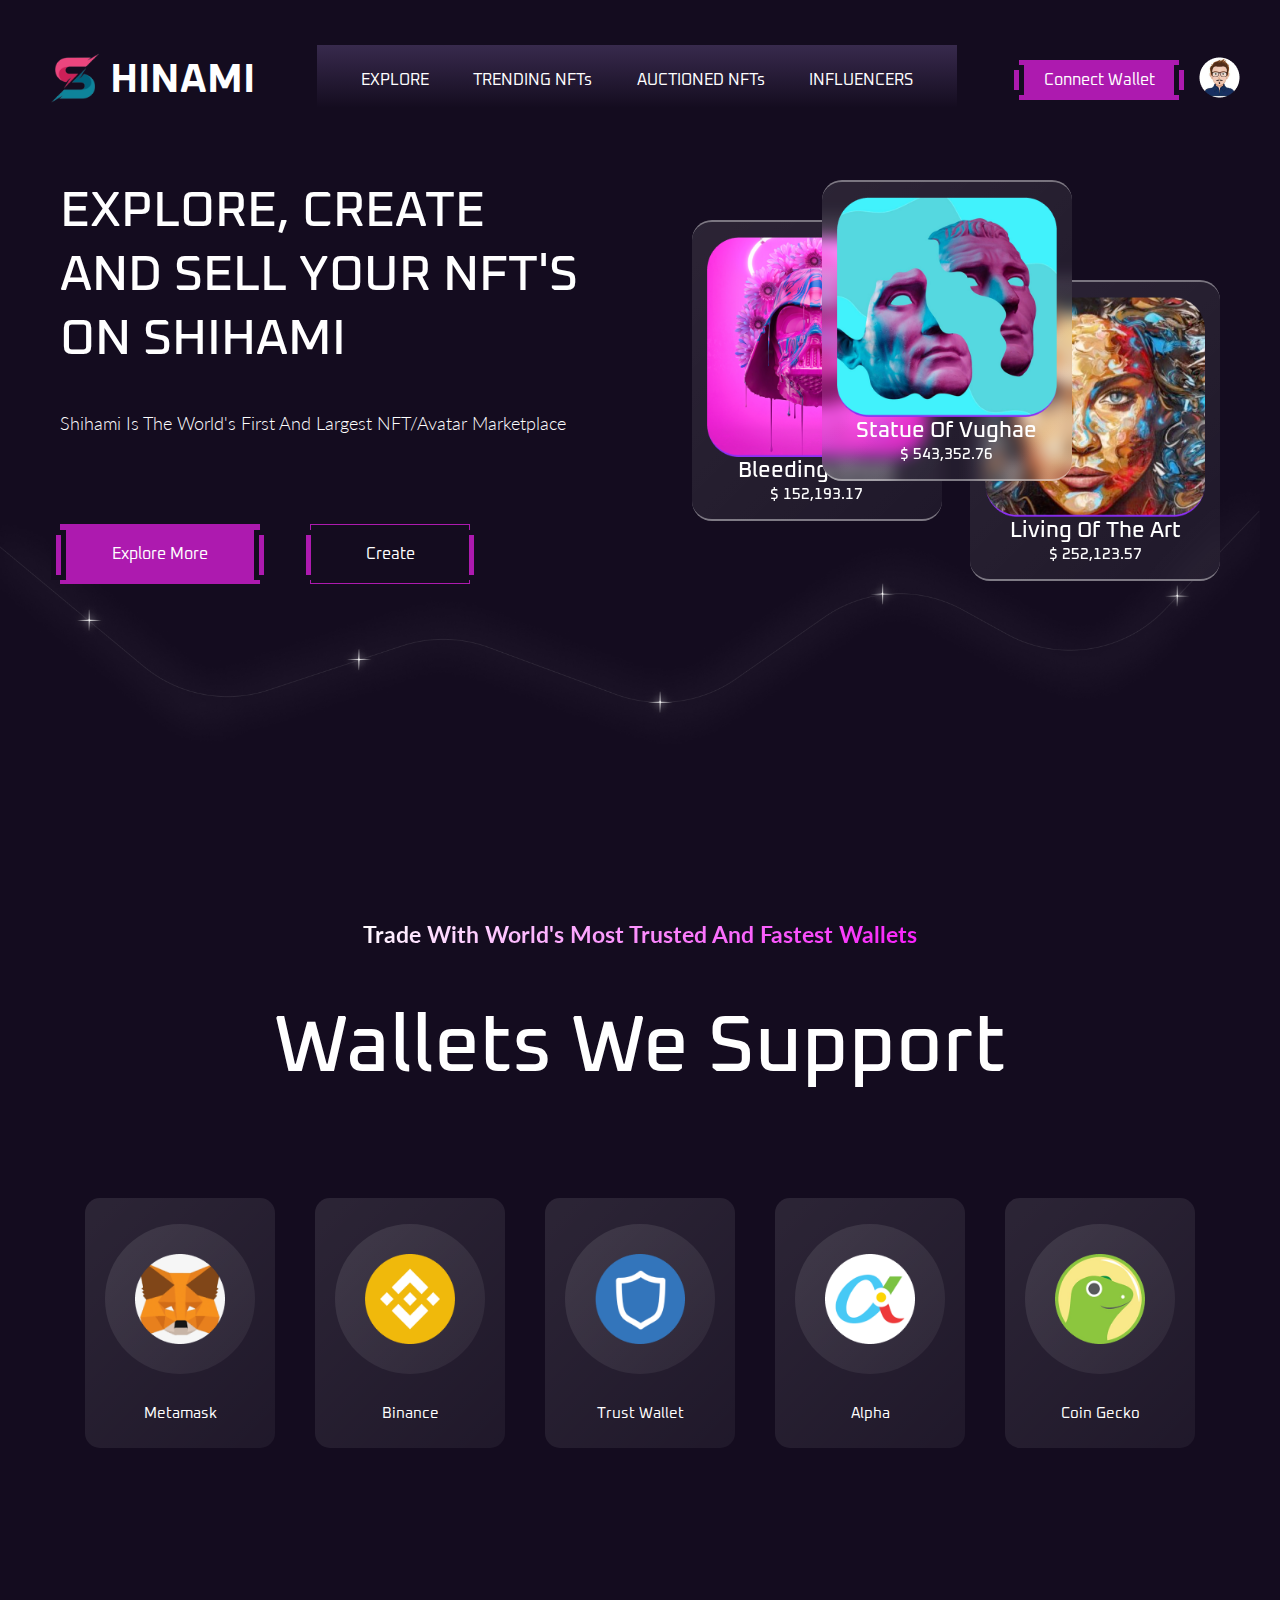
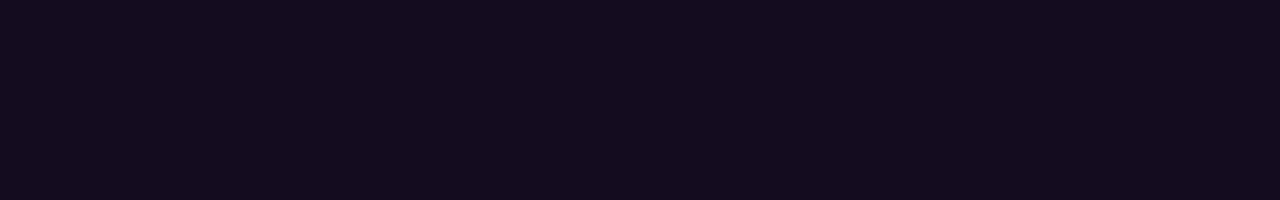
==== index.html @ 1c7a33fa "First initialization" ====
<!DOCTYPE html>
<html lang="en">
<head>
    <meta charset="UTF-8">
    <meta http-equiv="X-UA-Compatible" content="IE=edge">
    <meta name="viewport" content="width=device-width, initial-scale=1.0">
    <link rel="stylesheet" href="./css/main.css">
    <title>NFT Website</title>
</head>
<body>
    <section class="section">
        <header class="header">
            <div class="header__content">
                <div class="logo">
                    <img src="img/logo.png" alt="" class="logo_img">
                    <span class="logo_text">HINAMI</span>
                </div>
                <div class="nav_menu">
                    <a href="#" class="menu_item">EXPLORE</a>
                    <a href="#" class="menu_item">TRENDING NFTs</a>
                    <a href="#" class="menu_item">AUCTIONED NFTs</a>
                    <a href="#" class="menu_item">INFLUENCERS</a>
                </div>
                <div class="settings">
                    <a href="#" class="wallet">Connect Wallet</a>
                    <a href="#" class="profile">
                        <img src="img/profile.png" alt="">
                    </a>
                </div>
            </div>
        </header>
    
        <div class="container">
            <div class="container__info">
                <h1>EXPLORE, CREATE AND SELL YOUR NFT'S ON SHIHAMI</h1>
                <p>Shihami Is The World's First And Largest NFT/Avatar Marketplace</p>
    
                <div class="container__buttons">
                    <a href="#" class="explore_button">Explore More</a>
                    <a href="#" class="create_button">Create</a>
                </div>
            </div>
            <div class="container__images">
                <div class="image_container first">
                    
                    <img src="img/nft_1.png" alt="">
                    <div class="image_info">
                        <span class="image_name">Bleeding Ghost</span>
                        <span class="image_price">$ 152,193.17</span>
                    </div>
                </div>
                <div class="image_container second">
                    
                    <img src="img/nft_2.png" alt="">
                    <div class="image_info">
                        <span class="image_name">Living Of The Art</span>
                        <span class="image_price">$ 252,123.57</span>
                    </div>
                </div>
                <div class="image_container third">
                    
                    <img src="img/nft_3.png" alt="">
                    <div class="image_info">
                        <span class="image_name">Statue Of Vughae</span>
                        <span class="image_price">$ 543,352.76</span>
                    </div>
                </div>
            </div>
    
        </div>

        <img src="img/milky_way.png" alt="" class="milky_way">
    </section>

    <section class="section">
        <div class="container wallets">
            <h3>Trade With World's Most Trusted And Fastest Wallets</h3>
            <h1>Wallets We Support</h1>

            <div class="wallets_container">
                <div class="wallet_content">
                    <div class="wallet_image">
                        <img src="img/Metamask.png" alt="">
                    </div>
                    <p>Metamask</p>
                </div>
                <div class="wallet_content">
                    <div class="wallet_image">
                        <img src="img/Binance.png" alt="">
                    </div>
                    <p>Binance</p>
                </div>
                <div class="wallet_content">
                    <div class="wallet_image">
                        <img src="img/Trust_wallet.png" alt="">
                    </div>
                    <p>Trust Wallet</p>
                </div>
                <div class="wallet_content">
                    <div class="wallet_image">
                        <img src="img/Alpha.png" alt="">
                    </div>
                    <p>Alpha</p>
                </div>
                <div class="wallet_content">
                    <div class="wallet_image">
                        <img src="img/CoinGecko.png" alt="">
                    </div>
                    <p>Coin Gecko</p>
                </div>
            </div>
        </div>
    </section>
   
</body>
</html>
---- css/main.css ----
@import url('https://fonts.googleapis.com/css2?family=Lato:wght@300;400&family=Oxanium:wght@400;500;700&display=swap');

*, *::after, *::before{
    padding: 0;
    margin: 0;
    box-sizing: border-box;
    outline: 0;
}

body{
    font-size: 16px;
    font-family: 'Oxanium', cursive;
    height: 100vh;
    width: 100vw;
    background-color: #140C1F;
}

a{
    text-decoration: none;
}

.header{
    width: 100%;
    height: 160px;
}

.header__content{
    display: flex;
    align-items: center;
    width: 100%;
    max-width: 1200px;
    margin: 0 auto;
    height: 100%;
    justify-content: space-between;
}


.logo{
    display: flex;
    align-items: center;
}


.logo_img{
    width: 70px;
    height: 70px;
}

.logo_text{
    font-weight: bold;
    font-size: 40px;
    color: #fff;
}

.nav_menu{
    display: flex;
    align-items: center;
    justify-content: space-evenly;
    background: linear-gradient(to bottom, #382a4d 0%, #140C1F 90%);
    height: 70px;
    width: 640px;
}

.nav_menu .menu_item{
    color: white;
}

.settings{
    display: flex;
    align-items: center;
    gap: 20px;
}

.settings .wallet{
    background-color: #AD1AAF;
    width: 160px;
    height: 40px;
    position: relative;
    display: flex;
    align-items: center;
    justify-content: center;
    color: white;
}

.wallet::before{
    content: "";
    position: absolute;
    top: 5px;
    left: -10px;
    width: 15px;
    height: 30px;
    background-color: #AD1AAF;
    border: 5px solid #140C1F;
}

.wallet::after{
    content: "";
    position: absolute;
    top: 5px;
    right: -10px;
    width: 15px;
    height: 30px;
    background-color: #AD1AAF;
    border: 5px solid #140C1F;
}

.section{
    width: 100%;
    margin: 0 auto;
    position: relative;
    height: 100vh;

}

.container{
    display: flex;
    width: 100%;
    max-width: 1200px;
    margin: 0 auto;
    padding: 20px;
}

.container__info{
    width: 550px;
}

.container__info h1{
    font-size: 50px;
    font-weight: 500;
    color: white;
    padding-bottom: 40px;
}

.container__info p{
    font-size: 18px;
    font-family: 'Lato', sans-serif;
    font-weight: 300;
    color: white;
    padding-bottom: 90px;
}

.container__buttons{
    display: flex;
    align-items: center;
    gap: 50px;
}

.container__buttons .explore_button{
    display: flex;
    justify-content: center;
    align-items: center;
    color: white;
    background-color: #AD1AAF;
    position: relative;
    border: 1px solid #AD1AAF;
    width: 200px;
    height: 60px;
}

.explore_button::before{
    content: "";
    position: absolute;
    top: 5px;
    left: -10px;
    width: 15px;
    height: 50px;
    border: 5px solid #140C1F;
    background-color: #AD1AAF;
}

.explore_button::after{
    content: "";
    position: absolute;
    top: 5px;
    right: -10px;
    width: 15px;
    height: 50px;
    border: 5px solid #140C1F;
    background-color: #AD1AAF;
}

.container__buttons .create_button{
    display: flex;
    justify-content: center;
    align-items: center;
    color: white;
    background-color: #140C1F;
    position: relative;
    border: 1px solid #AD1AAF;
    width: 160px;
    height: 60px;
}

.create_button::before{
    content: "";
    position: absolute;
    top: 5px;
    left: -10px;
    width: 15px;
    height: 50px;
    border: 5px solid #140C1F;
    background-color: #AD1AAF;
}

.create_button::after{
    content: "";
    position: absolute;
    top: 5px;
    right: -10px;
    width: 15px;
    height: 50px;
    border: 5px solid #140C1F;
    background-color: #AD1AAF;
}

.container__images{
    display: flex;
    position: relative;
    width: 650px;
}

.image_container{
    display: flex;
    justify-content: center;
    flex-direction: column;
    padding: 15px;
    border-top: 2.5px solid rgba(255, 255, 255, 0.4);
    border-bottom: 2.5px solid rgba(255, 255, 255, 0.4);
    border-radius: 20px;
    position: absolute;
    backdrop-filter: blur(8px);
    background: linear-gradient(-225deg, rgba(255,255,255,0.1), rgba(255,255,255,0.05));
        
}

.image_container.first{
    top: 40px;
    left: 100px;
    z-index: 2;
}

.image_container.second{
    top: 100px;
    right: 0;
    z-index: 2;

}

.image_container.third{
    top: 0;
    left: 230px;
    z-index: 3;
}

.image_container img{
    width: 220px;
    height: 220px;
}

.image_info{
    display: flex;
    justify-content: center;
    align-items: center;
    flex-direction: column;
    color: white;
    z-index: 3;
    font-weight: 500;
}

.image_name{
    font-size: 22px;
}

.image_price{
    font-size: 15px;
}

.milky_way{
    margin-top: -140px;
    width: calc(100% - 20px);
}

.container.wallets{
    flex-direction: column;
    align-items: center;
}

.container.wallets h3{
    font-family: 'Lato', sans-serif;
    font-size: 23px;
    background: linear-gradient(-225deg, white, #F81DFB);
    -webkit-background-clip: text;
    -webkit-text-fill-color: transparent;
}

.container.wallets h1{
    font-size: 80px;
    color: white;
    font-weight: 500;
    padding: 50px 0 100px 0;
}

.wallets_container{
    display: flex;
    align-items: center;
    justify-content: space-between;
    gap: 40px;
    padding: 0 10px;
}

.wallet_content{
    background: linear-gradient(-225deg, rgba(255,255,255,0.1), rgba(255,255,255,0.05));
    width: 190px;
    height: 250px;
    display: flex;
    flex-direction: column;
    align-items: center;
    justify-content: center;
    border-radius: 15px;
    gap: 30px;
    color: white;
}

.wallet_image{
    width: 150px;
    height: 150px;
    border-radius: 50%;
    background: linear-gradient(-225deg, rgba(255,255,255,0.1), rgba(255,255,255,0.05));
    display: flex;
    justify-content: center;
    align-items: center;
}

.wallet_image img{
    width: 90px;
    height: 90px;
}

.wallet_content p{
    font-size: 15px;
}
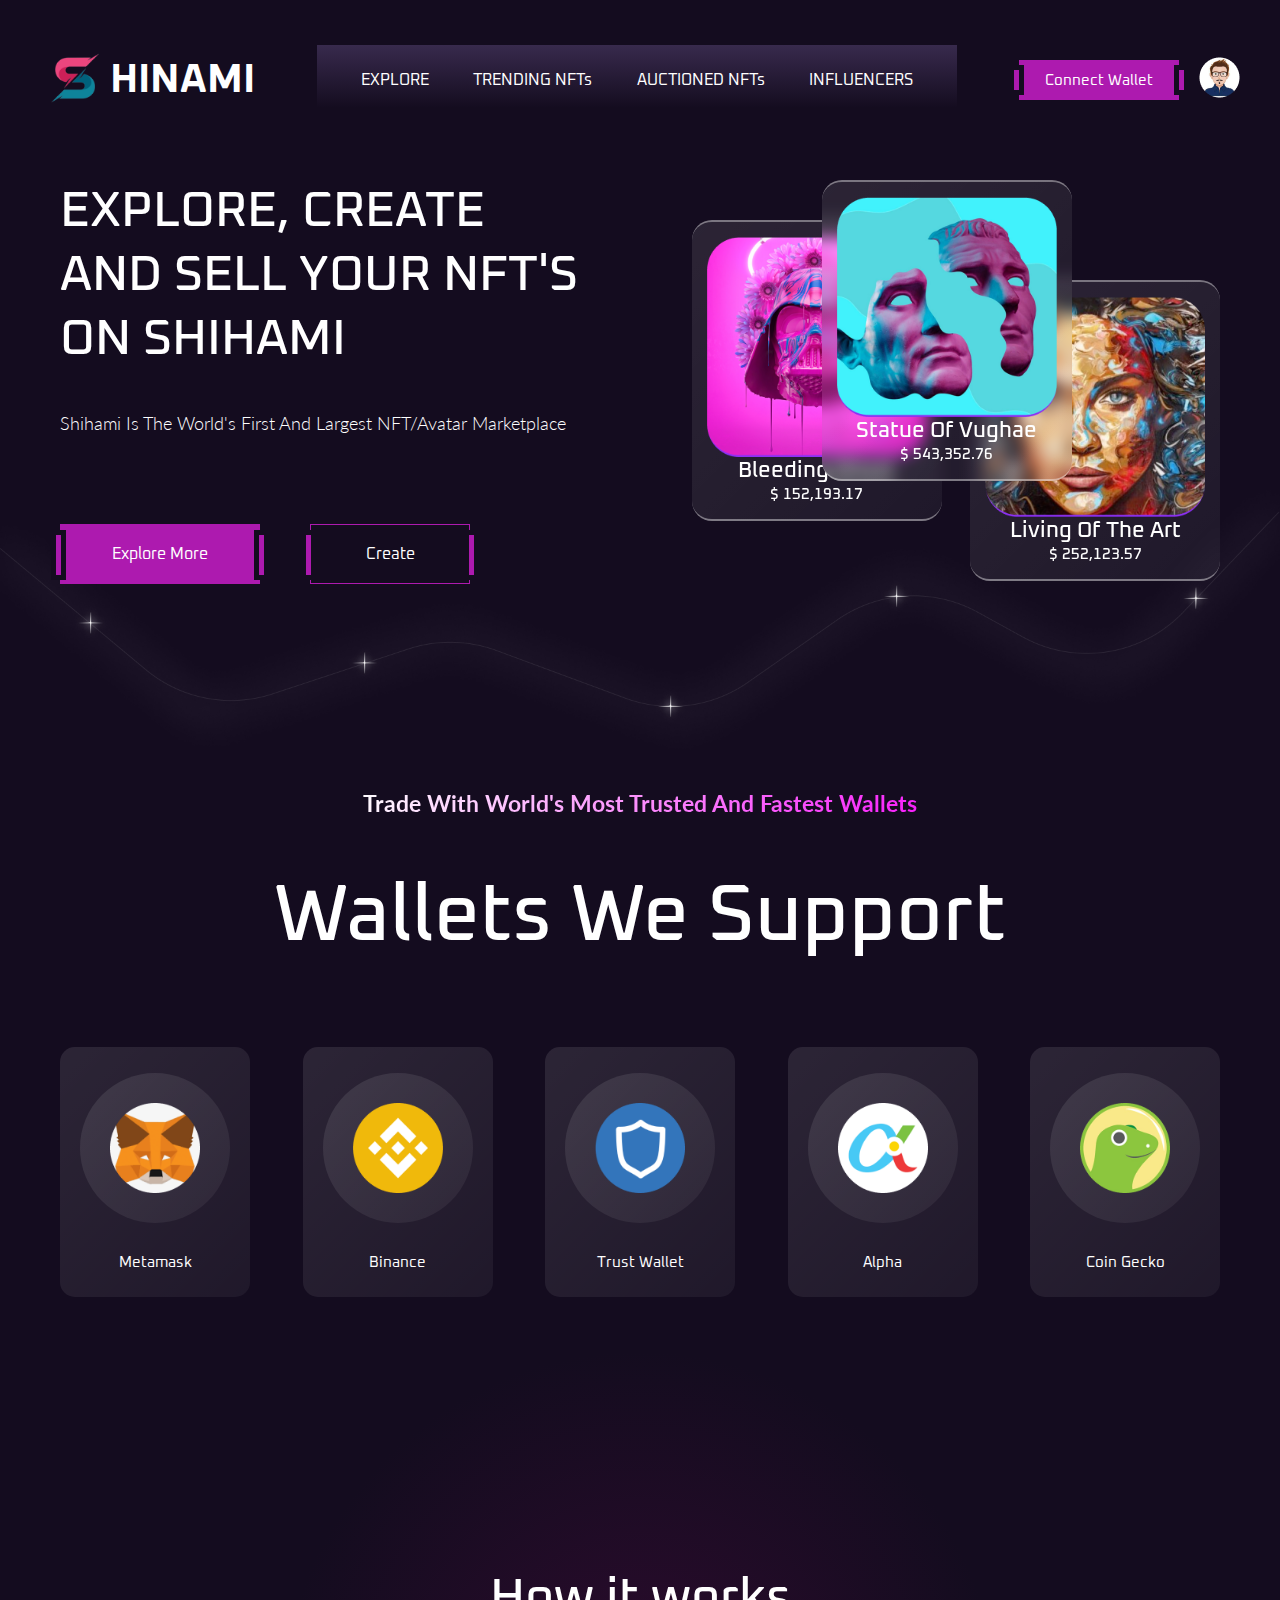
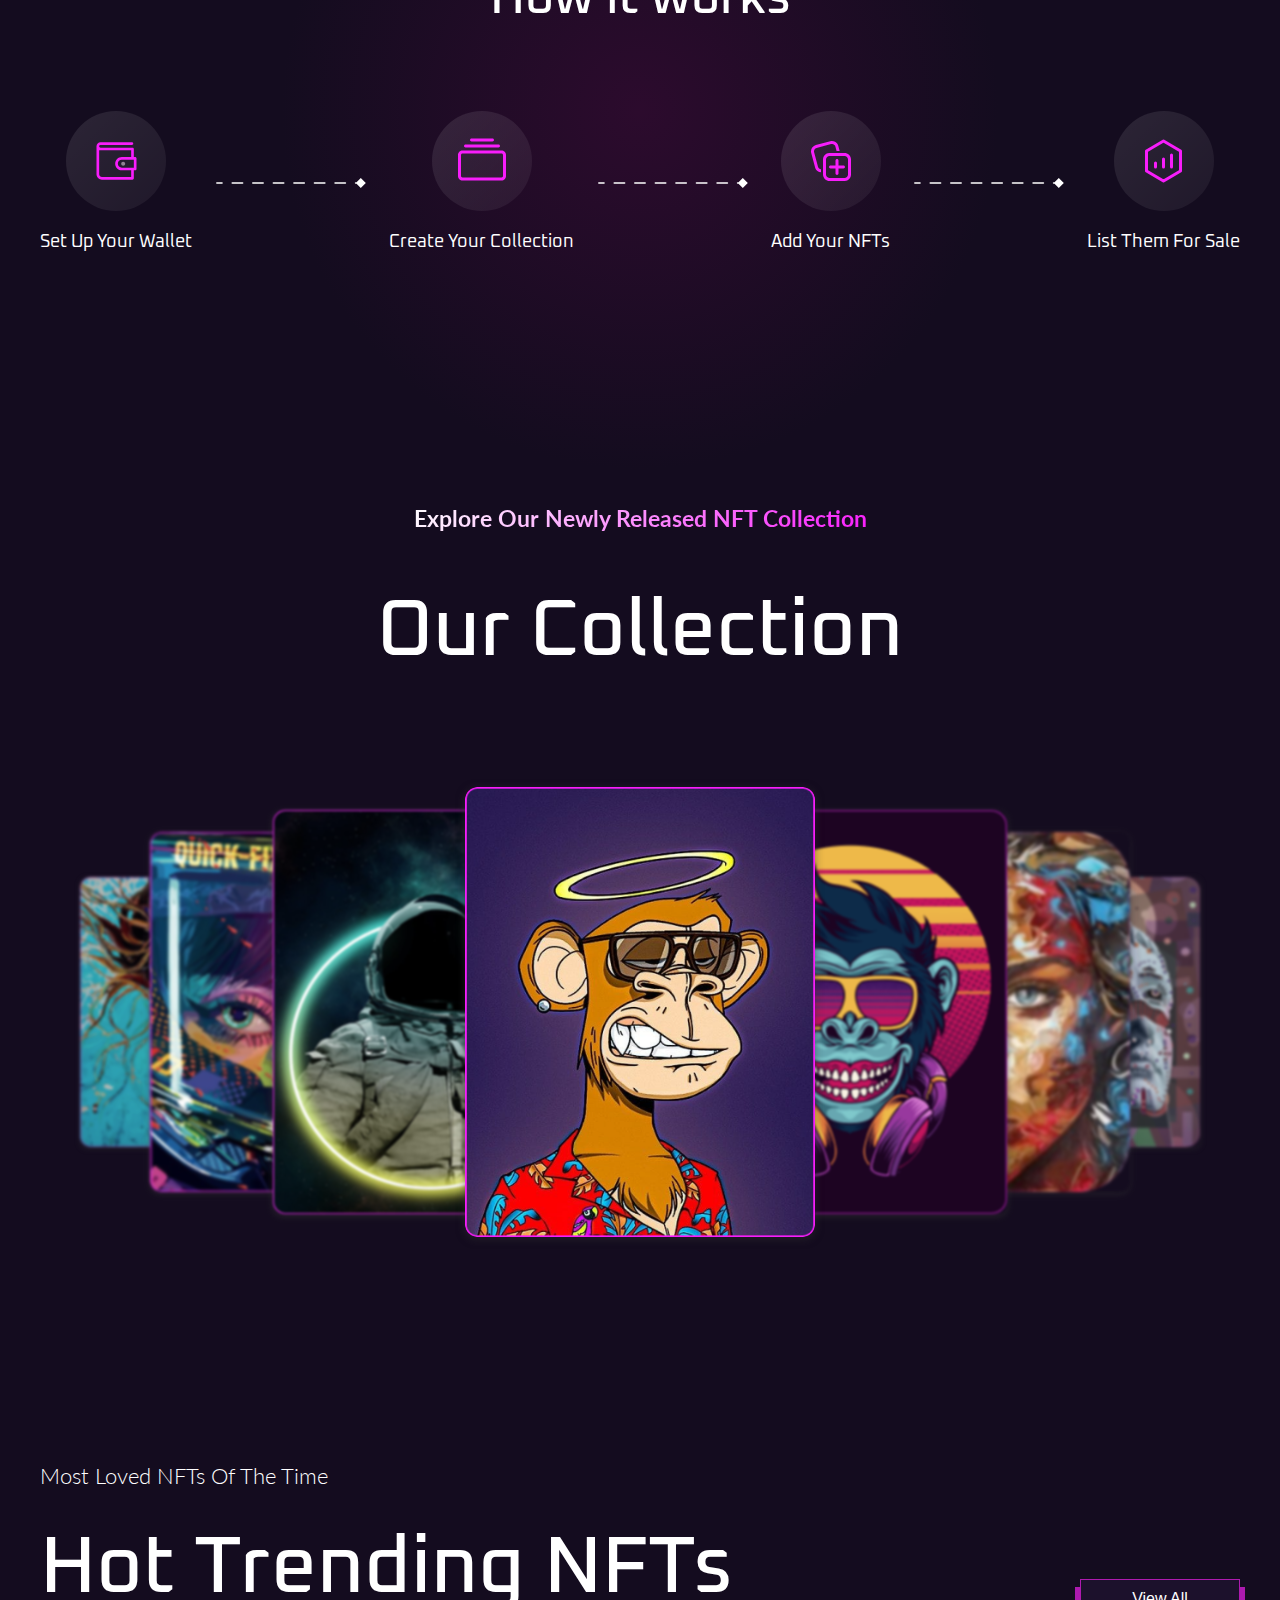
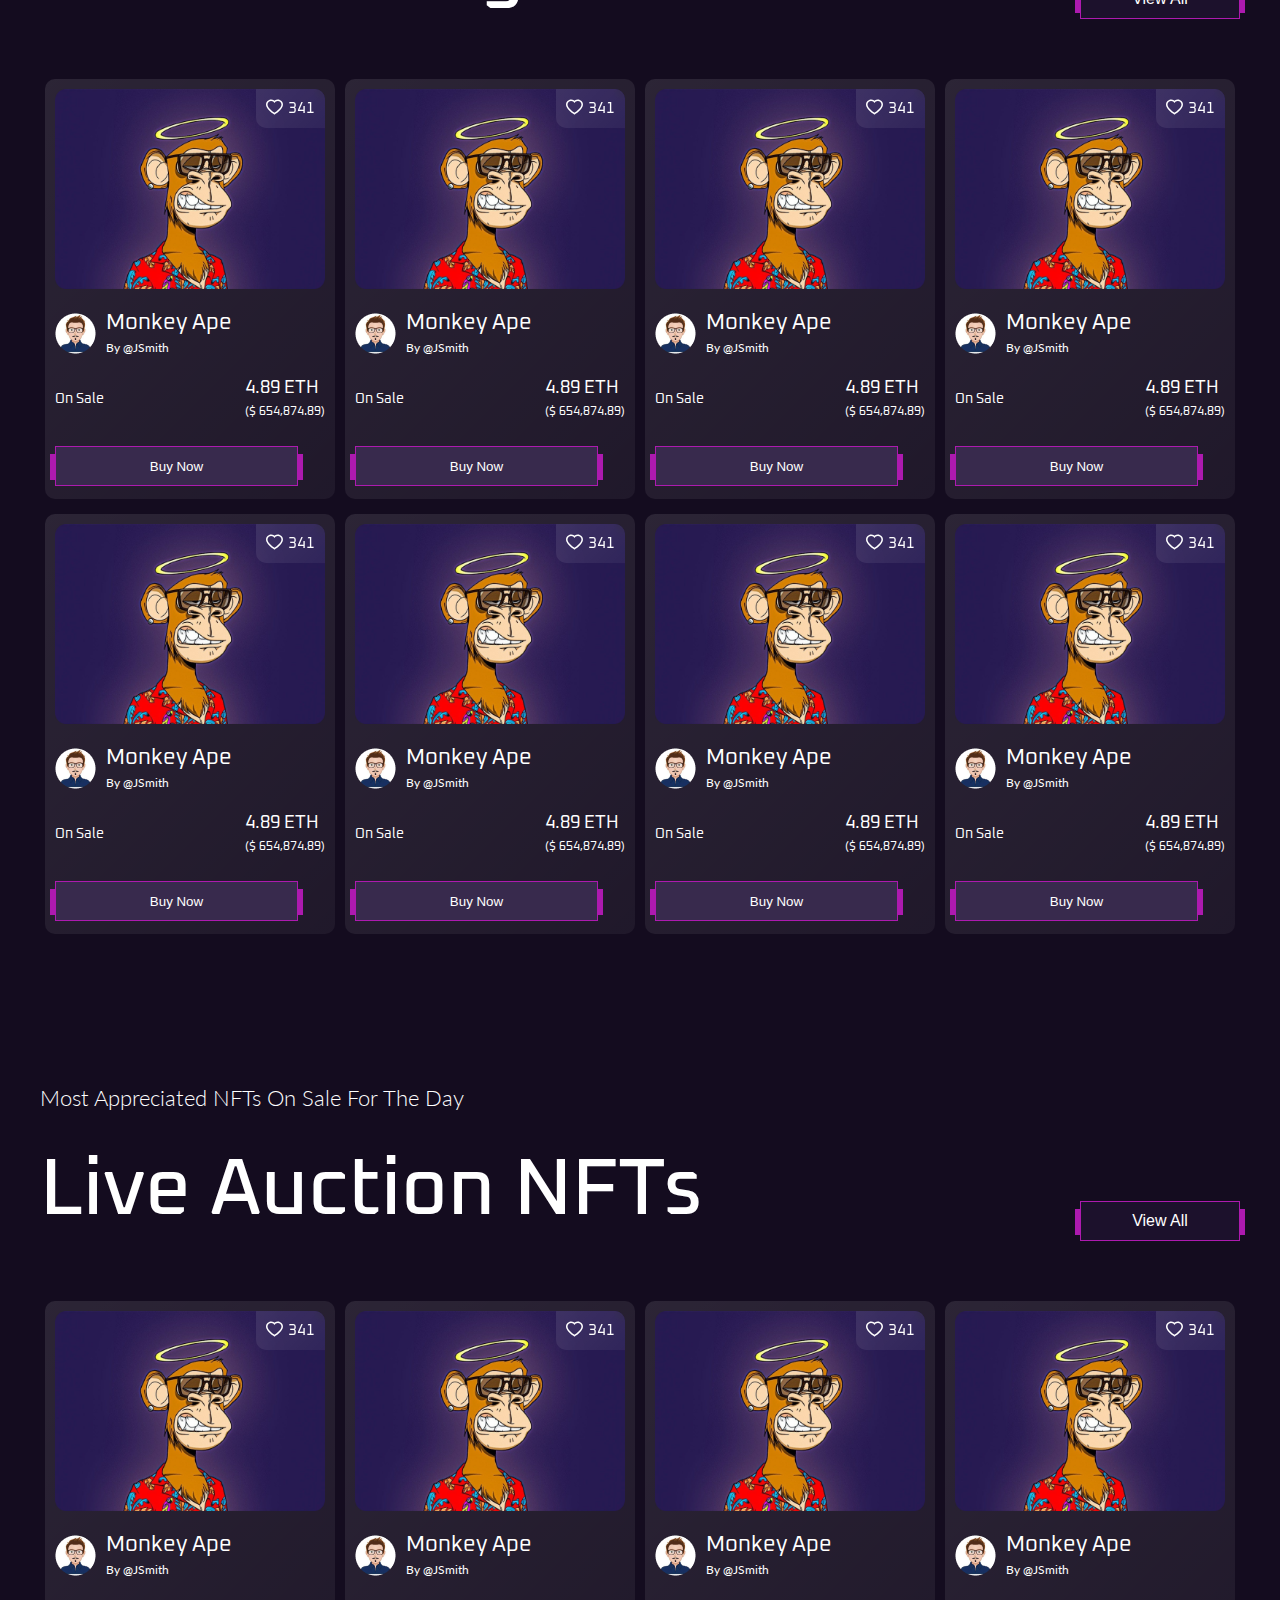
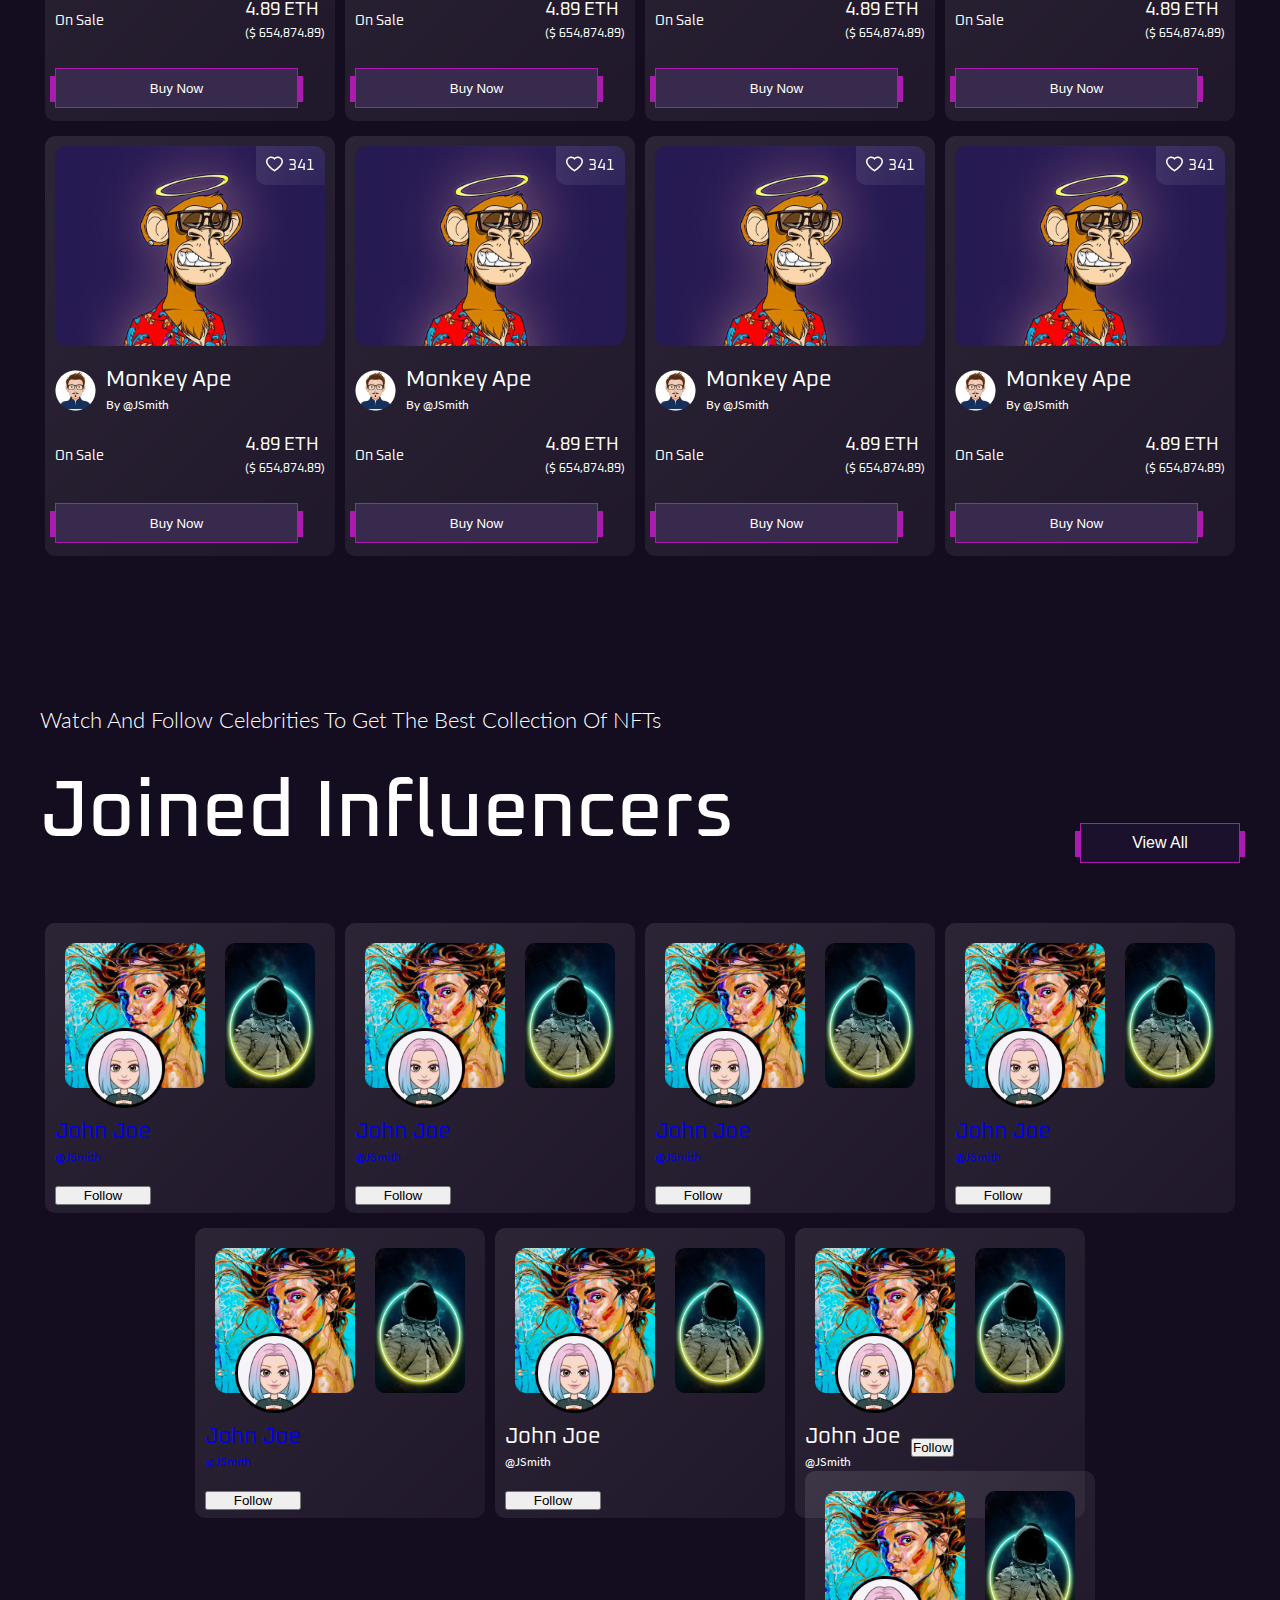
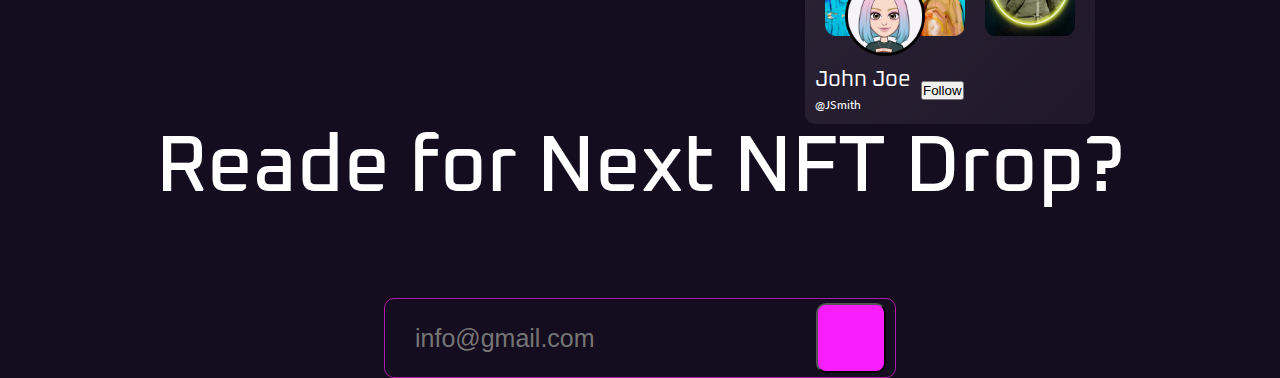
==== commit d178c7be: "Approximately ready website besides footer" ====
--- a/index.html
+++ b/index.html
@@ -8,7 +8,7 @@
     <title>NFT Website</title>
 </head>
 <body>
-    <section class="section">
+    <section class="section first">
         <header class="header">
             <div class="header__content">
                 <div class="logo">
@@ -68,14 +68,12 @@
             </div>
     
         </div>
-
+    </section>
         <img src="img/milky_way.png" alt="" class="milky_way">
-    </section>
-
-    <section class="section">
+    <section class="section second">
         <div class="container wallets">
-            <h3>Trade With World's Most Trusted And Fastest Wallets</h3>
-            <h1>Wallets We Support</h1>
+            <h3 class="subtitle">Trade With World's Most Trusted And Fastest Wallets</h3>
+            <h1 class="title">Wallets We Support</h1>
 
             <div class="wallets_container">
                 <div class="wallet_content">
@@ -110,7 +108,891 @@
                 </div>
             </div>
         </div>
+
+        <div class="how_it_works">
+            <h2>How it works</h2>
+            <div class="step_container">
+                <div class="step_content">
+                    <div class="step_image">
+                        <svg width="49" height="48" viewBox="0 0 49 48" fill="none" xmlns="http://www.w3.org/2000/svg">
+                            <path d="M43.1659 19.9997H41.8325V11.9997C41.8325 11.646 41.6921 11.3069 41.442 11.0569C41.192 10.8068 40.8528 10.6663 40.4992 10.6663H8.49921C8.18349 10.6715 7.87619 10.5644 7.63202 10.3642C7.38785 10.164 7.22267 9.88362 7.16587 9.57301V9.09301C7.22267 8.7824 7.38785 8.50202 7.63202 8.30181C7.87619 8.10159 8.18349 7.99452 8.49921 7.99967H39.9392C40.2928 7.99967 40.632 7.8592 40.882 7.60915C41.1321 7.3591 41.2725 7.01996 41.2725 6.66634C41.2725 6.31272 41.1321 5.97358 40.882 5.72353C40.632 5.47348 40.2928 5.33301 39.9392 5.33301H8.49921C7.43834 5.33301 6.42092 5.75444 5.67078 6.50458C4.92063 7.25473 4.49921 8.27214 4.49921 9.33301C4.48985 9.49287 4.48985 9.65314 4.49921 9.81301V37.2397C4.50444 37.9576 4.65103 38.6674 4.9306 39.3286C5.21017 39.9899 5.61725 40.5896 6.1286 41.0935C6.63994 41.5974 7.24554 41.9957 7.9108 42.2655C8.57607 42.5354 9.28797 42.6716 10.0059 42.6663H40.4992C40.8528 42.6663 41.192 42.5259 41.442 42.2758C41.6921 42.0258 41.8325 41.6866 41.8325 41.333V33.333H43.1659C43.5195 33.333 43.8586 33.1925 44.1087 32.9425C44.3587 32.6924 44.4992 32.3533 44.4992 31.9997V21.333C44.4992 20.9794 44.3587 20.6402 44.1087 20.3902C43.8586 20.1401 43.5195 19.9997 43.1659 19.9997ZM39.1659 39.9997H10.0059C9.26427 40.0068 8.54985 39.7209 8.01799 39.204C7.48614 38.6871 7.1799 37.9812 7.16587 37.2397V13.173C7.59867 13.2984 8.04902 13.3525 8.49921 13.333H39.1659V19.9997H29.8325C28.0644 19.9997 26.3687 20.702 25.1185 21.9523C23.8682 23.2025 23.1659 24.8982 23.1659 26.6663C23.1659 28.4344 23.8682 30.1301 25.1185 31.3804C26.3687 32.6306 28.0644 33.333 29.8325 33.333H39.1659V39.9997ZM41.8325 30.6663H29.8325C28.7717 30.6663 27.7543 30.2449 27.0041 29.4948C26.254 28.7446 25.8325 27.7272 25.8325 26.6663C25.8325 25.6055 26.254 24.5881 27.0041 23.8379C27.7543 23.0878 28.7717 22.6663 29.8325 22.6663H41.8325V30.6663Z" fill="#F81DFB"/>
+                            <path d="M31.1797 28.667C32.2843 28.667 33.1797 27.7716 33.1797 26.667C33.1797 25.5624 32.2843 24.667 31.1797 24.667C30.0751 24.667 29.1797 25.5624 29.1797 26.667C29.1797 27.7716 30.0751 28.667 31.1797 28.667Z" fill="#908294"/>
+                        </svg>                            
+                    </div>
+                    <span>Set Up Your Wallet</span>
+                </div>
+                
+                <svg width="150" height="12" viewBox="0 0 173 12" fill="none" xmlns="http://www.w3.org/2000/svg">
+                    <path d="M1 5C0.447715 5 4.82823e-08 5.44772 0 6C-4.82823e-08 6.55228 0.447715 7 1 7L1 5ZM172.774 6.00002L167 0.226512L161.227 6.00001L167 11.7735L172.774 6.00002ZM6.92857 7C7.48086 7 7.92857 6.55229 7.92857 6C7.92857 5.44772 7.48086 5 6.92857 5L6.92857 7ZM18.7857 5C18.2334 5 17.7857 5.44772 17.7857 6C17.7857 6.55229 18.2334 7 18.7857 7L18.7857 5ZM30.6429 7C31.1951 7 31.6429 6.55229 31.6429 6C31.6429 5.44772 31.1951 5 30.6429 5L30.6429 7ZM42.5 5C41.9477 5 41.5 5.44772 41.5 6C41.5 6.55229 41.9477 7 42.5 7L42.5 5ZM54.3571 7C54.9094 7 55.3571 6.55229 55.3571 6C55.3571 5.44772 54.9094 5 54.3571 5L54.3571 7ZM66.2143 5.00001C65.662 5.00001 65.2143 5.44772 65.2143 6.00001C65.2143 6.55229 65.662 7.00001 66.2143 7.00001L66.2143 5.00001ZM78.0714 7.00001C78.6237 7.00001 79.0714 6.55229 79.0714 6.00001C79.0714 5.44772 78.6237 5.00001 78.0714 5.00001L78.0714 7.00001ZM89.9286 5.00001C89.3763 5.00001 88.9286 5.44772 88.9286 6.00001C88.9286 6.55229 89.3763 7.00001 89.9286 7.00001L89.9286 5.00001ZM101.786 7.00001C102.338 7.00001 102.786 6.55229 102.786 6.00001C102.786 5.44772 102.338 5.00001 101.786 5.00001L101.786 7.00001ZM113.643 5.00001C113.091 5.00001 112.643 5.44772 112.643 6.00001C112.643 6.55229 113.091 7.00001 113.643 7.00001L113.643 5.00001ZM125.5 7.00001C126.052 7.00001 126.5 6.5523 126.5 6.00001C126.5 5.44773 126.052 5.00001 125.5 5.00001L125.5 7.00001ZM137.357 5.00001C136.805 5.00001 136.357 5.44773 136.357 6.00001C136.357 6.5523 136.805 7.00001 137.357 7.00001L137.357 5.00001ZM149.214 7.00001C149.767 7.00001 150.214 6.5523 150.214 6.00001C150.214 5.44773 149.767 5.00001 149.214 5.00001L149.214 7.00001ZM161.071 5.00001C160.519 5.00001 160.071 5.44773 160.071 6.00001C160.071 6.5523 160.519 7.00001 161.071 7.00001L161.071 5.00001ZM1 7L6.92857 7L6.92857 5L1 5L1 7ZM18.7857 7L30.6429 7L30.6429 5L18.7857 5L18.7857 7ZM42.5 7L54.3571 7L54.3571 5L42.5 5L42.5 7ZM66.2143 7.00001L78.0714 7.00001L78.0714 5.00001L66.2143 5.00001L66.2143 7.00001ZM89.9286 7.00001L101.786 7.00001L101.786 5.00001L89.9286 5.00001L89.9286 7.00001ZM113.643 7.00001L125.5 7.00001L125.5 5.00001L113.643 5.00001L113.643 7.00001ZM137.357 7.00001L149.214 7.00001L149.214 5.00001L137.357 5.00001L137.357 7.00001ZM161.071 7.00001L167 7.00001L167 5.00001L161.071 5.00001L161.071 7.00001Z" fill="white"/>
+                </svg>
+                    
+
+                <div class="step_content">
+                    <div class="step_image">
+                        <svg width="48" height="48" viewBox="0 0 48 48" fill="none" xmlns="http://www.w3.org/2000/svg">
+                            <g clip-path="url(#clip0_108_1557)">
+                            <path d="M7.5 10.5C7.10218 10.5 6.72064 10.342 6.43934 10.0607C6.15804 9.77936 6 9.39782 6 9C6 8.60218 6.15804 8.22064 6.43934 7.93934C6.72064 7.65804 7.10218 7.5 7.5 7.5H40.5C40.8978 7.5 41.2794 7.65804 41.5607 7.93934C41.842 8.22064 42 8.60218 42 9C42 9.39782 41.842 9.77936 41.5607 10.0607C41.2794 10.342 40.8978 10.5 40.5 10.5H7.5ZM13.5 4.5C13.1022 4.5 12.7206 4.34196 12.4393 4.06066C12.158 3.77936 12 3.39782 12 3C12 2.60218 12.158 2.22064 12.4393 1.93934C12.7206 1.65804 13.1022 1.5 13.5 1.5H34.5C34.8978 1.5 35.2794 1.65804 35.5607 1.93934C35.842 2.22064 36 2.60218 36 3C36 3.39782 35.842 3.77936 35.5607 4.06066C35.2794 4.34196 34.8978 4.5 34.5 4.5H13.5ZM0 39C0 40.1935 0.474106 41.3381 1.31802 42.182C2.16193 43.0259 3.30653 43.5 4.5 43.5H43.5C44.6935 43.5 45.8381 43.0259 46.682 42.182C47.5259 41.3381 48 40.1935 48 39V18C48 16.8065 47.5259 15.6619 46.682 14.818C45.8381 13.9741 44.6935 13.5 43.5 13.5H4.5C3.30653 13.5 2.16193 13.9741 1.31802 14.818C0.474106 15.6619 0 16.8065 0 18L0 39ZM4.5 40.5C4.10218 40.5 3.72064 40.342 3.43934 40.0607C3.15804 39.7794 3 39.3978 3 39V18C3 17.6022 3.15804 17.2206 3.43934 16.9393C3.72064 16.658 4.10218 16.5 4.5 16.5H43.5C43.8978 16.5 44.2794 16.658 44.5607 16.9393C44.842 17.2206 45 17.6022 45 18V39C45 39.3978 44.842 39.7794 44.5607 40.0607C44.2794 40.342 43.8978 40.5 43.5 40.5H4.5Z" fill="#F81DFB"/>
+                            </g>
+                            <defs>
+                            <clipPath id="clip0_108_1557">
+                            <rect width="48" height="48" fill="white"/>
+                            </clipPath>
+                            </defs>
+                        </svg>                          
+                    </div>
+                    <span>Create Your Collection</span>
+                </div>
+
+                <svg width="150" height="12" viewBox="0 0 173 12" fill="none" xmlns="http://www.w3.org/2000/svg">
+                    <path d="M1 5C0.447715 5 4.82823e-08 5.44772 0 6C-4.82823e-08 6.55228 0.447715 7 1 7L1 5ZM172.774 6.00002L167 0.226512L161.227 6.00001L167 11.7735L172.774 6.00002ZM6.92857 7C7.48086 7 7.92857 6.55229 7.92857 6C7.92857 5.44772 7.48086 5 6.92857 5L6.92857 7ZM18.7857 5C18.2334 5 17.7857 5.44772 17.7857 6C17.7857 6.55229 18.2334 7 18.7857 7L18.7857 5ZM30.6429 7C31.1951 7 31.6429 6.55229 31.6429 6C31.6429 5.44772 31.1951 5 30.6429 5L30.6429 7ZM42.5 5C41.9477 5 41.5 5.44772 41.5 6C41.5 6.55229 41.9477 7 42.5 7L42.5 5ZM54.3571 7C54.9094 7 55.3571 6.55229 55.3571 6C55.3571 5.44772 54.9094 5 54.3571 5L54.3571 7ZM66.2143 5.00001C65.662 5.00001 65.2143 5.44772 65.2143 6.00001C65.2143 6.55229 65.662 7.00001 66.2143 7.00001L66.2143 5.00001ZM78.0714 7.00001C78.6237 7.00001 79.0714 6.55229 79.0714 6.00001C79.0714 5.44772 78.6237 5.00001 78.0714 5.00001L78.0714 7.00001ZM89.9286 5.00001C89.3763 5.00001 88.9286 5.44772 88.9286 6.00001C88.9286 6.55229 89.3763 7.00001 89.9286 7.00001L89.9286 5.00001ZM101.786 7.00001C102.338 7.00001 102.786 6.55229 102.786 6.00001C102.786 5.44772 102.338 5.00001 101.786 5.00001L101.786 7.00001ZM113.643 5.00001C113.091 5.00001 112.643 5.44772 112.643 6.00001C112.643 6.55229 113.091 7.00001 113.643 7.00001L113.643 5.00001ZM125.5 7.00001C126.052 7.00001 126.5 6.5523 126.5 6.00001C126.5 5.44773 126.052 5.00001 125.5 5.00001L125.5 7.00001ZM137.357 5.00001C136.805 5.00001 136.357 5.44773 136.357 6.00001C136.357 6.5523 136.805 7.00001 137.357 7.00001L137.357 5.00001ZM149.214 7.00001C149.767 7.00001 150.214 6.5523 150.214 6.00001C150.214 5.44773 149.767 5.00001 149.214 5.00001L149.214 7.00001ZM161.071 5.00001C160.519 5.00001 160.071 5.44773 160.071 6.00001C160.071 6.5523 160.519 7.00001 161.071 7.00001L161.071 5.00001ZM1 7L6.92857 7L6.92857 5L1 5L1 7ZM18.7857 7L30.6429 7L30.6429 5L18.7857 5L18.7857 7ZM42.5 7L54.3571 7L54.3571 5L42.5 5L42.5 7ZM66.2143 7.00001L78.0714 7.00001L78.0714 5.00001L66.2143 5.00001L66.2143 7.00001ZM89.9286 7.00001L101.786 7.00001L101.786 5.00001L89.9286 5.00001L89.9286 7.00001ZM113.643 7.00001L125.5 7.00001L125.5 5.00001L113.643 5.00001L113.643 7.00001ZM137.357 7.00001L149.214 7.00001L149.214 5.00001L137.357 5.00001L137.357 7.00001ZM161.071 7.00001L167 7.00001L167 5.00001L161.071 5.00001L161.071 7.00001Z" fill="white"/>
+                </svg>
+                    
+
+                <div class="step_content">
+                    <div class="step_image">
+                        <svg width="48" height="48" viewBox="0 0 48 48" fill="none" xmlns="http://www.w3.org/2000/svg">
+                            <path d="M22.1318 16.0078L22.4998 15.9978H37.4998C39.1598 15.9977 40.7569 16.6326 41.9637 17.7725C43.1704 18.9123 43.8954 20.4706 43.9898 22.1278L43.9998 22.4978V37.4978C44 39.1581 43.3647 40.7555 42.2245 41.9623C41.0843 43.1691 39.5255 43.8938 37.8678 43.9878L37.4998 43.9978H22.4998C20.8396 43.998 19.2422 43.3627 18.0354 42.2225C16.8286 41.0823 16.1038 39.5235 16.0098 37.8658L15.9998 37.4998V22.4998C15.9997 20.8396 16.635 19.2422 17.7752 18.0354C18.9154 16.8286 20.4742 16.1038 22.1318 16.0098V16.0078ZM37.4998 18.9978H22.4998C21.6215 18.9979 20.7752 19.3282 20.1291 19.9232C19.4829 20.5182 19.0841 21.3344 19.0118 22.2098L18.9998 22.4978V37.4978C18.9999 38.3765 19.3305 39.2231 19.9259 39.8693C20.5214 40.5155 21.3381 40.914 22.2138 40.9858L22.4998 40.9978H37.4998C38.3785 40.9978 39.2251 40.6672 39.8713 40.0718C40.5175 39.4763 40.916 38.6596 40.9878 37.7838L40.9998 37.4978V22.4978C40.9998 21.5696 40.6311 20.6793 39.9747 20.023C39.3183 19.3666 38.4281 18.9978 37.4998 18.9978ZM29.9998 21.9998C30.3977 21.9998 30.7792 22.1579 31.0605 22.4392C31.3418 22.7205 31.4998 23.102 31.4998 23.4998V28.4958H36.4998C36.8977 28.4958 37.2792 28.6539 37.5605 28.9352C37.8418 29.2165 37.9998 29.598 37.9998 29.9958C37.9998 30.3937 37.8418 30.7752 37.5605 31.0565C37.2792 31.3378 36.8977 31.4958 36.4998 31.4958H31.4998V36.4998C31.4998 36.8977 31.3418 37.2792 31.0605 37.5605C30.7792 37.8418 30.3977 37.9998 29.9998 37.9998C29.602 37.9998 29.2205 37.8418 28.9392 37.5605C28.6579 37.2792 28.4998 36.8977 28.4998 36.4998V31.4958H23.4998C23.102 31.4958 22.7205 31.3378 22.4392 31.0565C22.1579 30.7752 21.9998 30.3937 21.9998 29.9958C21.9998 29.598 22.1579 29.2165 22.4392 28.9352C22.7205 28.6539 23.102 28.4958 23.4998 28.4958H28.4998V23.4998C28.4998 23.102 28.6579 22.7205 28.9392 22.4392C29.2205 22.1579 29.602 21.9998 29.9998 21.9998ZM31.1638 8.46584L31.2678 8.81984L32.6538 13.9958H29.5478L28.3718 9.59584C28.253 9.15163 28.0478 8.73518 27.768 8.3703C27.4881 8.00542 27.1391 7.69926 26.7409 7.46932C26.3427 7.23938 25.9031 7.09016 25.4471 7.0302C24.9912 6.97023 24.528 7.00069 24.0838 7.11984L9.59584 11.0038C8.7501 11.2306 8.02009 11.7662 7.54986 12.5049C7.07964 13.2435 6.90337 14.1316 7.05584 14.9938L7.11984 15.2898L11.0038 29.7778C11.186 30.4586 11.5695 31.0686 12.104 31.5279C12.6386 31.9871 13.2994 32.2743 13.9998 32.3518V35.3638C12.6995 35.2863 11.4524 34.8202 10.42 34.0257C9.3877 33.2312 8.61772 32.145 8.20984 30.9078L8.10584 30.5558L4.22384 16.0658C3.79385 14.4626 3.99351 12.7556 4.7819 11.2948C5.57028 9.8341 6.88764 8.73032 8.46384 8.20984L8.81984 8.10584L23.3078 4.22384C24.9111 3.79385 26.6181 3.99351 28.0788 4.7819C29.5396 5.57028 30.6434 6.88764 31.1638 8.46384V8.46584Z" fill="#F81DFB"/>
+                        </svg>                          
+                    </div>
+                    <span>Add Your NFTs</span>
+                </div>
+
+                <svg width="150" height="12" viewBox="0 0 173 12" fill="none" xmlns="http://www.w3.org/2000/svg">
+                    <path d="M1 5C0.447715 5 4.82823e-08 5.44772 0 6C-4.82823e-08 6.55228 0.447715 7 1 7L1 5ZM172.774 6.00002L167 0.226512L161.227 6.00001L167 11.7735L172.774 6.00002ZM6.92857 7C7.48086 7 7.92857 6.55229 7.92857 6C7.92857 5.44772 7.48086 5 6.92857 5L6.92857 7ZM18.7857 5C18.2334 5 17.7857 5.44772 17.7857 6C17.7857 6.55229 18.2334 7 18.7857 7L18.7857 5ZM30.6429 7C31.1951 7 31.6429 6.55229 31.6429 6C31.6429 5.44772 31.1951 5 30.6429 5L30.6429 7ZM42.5 5C41.9477 5 41.5 5.44772 41.5 6C41.5 6.55229 41.9477 7 42.5 7L42.5 5ZM54.3571 7C54.9094 7 55.3571 6.55229 55.3571 6C55.3571 5.44772 54.9094 5 54.3571 5L54.3571 7ZM66.2143 5.00001C65.662 5.00001 65.2143 5.44772 65.2143 6.00001C65.2143 6.55229 65.662 7.00001 66.2143 7.00001L66.2143 5.00001ZM78.0714 7.00001C78.6237 7.00001 79.0714 6.55229 79.0714 6.00001C79.0714 5.44772 78.6237 5.00001 78.0714 5.00001L78.0714 7.00001ZM89.9286 5.00001C89.3763 5.00001 88.9286 5.44772 88.9286 6.00001C88.9286 6.55229 89.3763 7.00001 89.9286 7.00001L89.9286 5.00001ZM101.786 7.00001C102.338 7.00001 102.786 6.55229 102.786 6.00001C102.786 5.44772 102.338 5.00001 101.786 5.00001L101.786 7.00001ZM113.643 5.00001C113.091 5.00001 112.643 5.44772 112.643 6.00001C112.643 6.55229 113.091 7.00001 113.643 7.00001L113.643 5.00001ZM125.5 7.00001C126.052 7.00001 126.5 6.5523 126.5 6.00001C126.5 5.44773 126.052 5.00001 125.5 5.00001L125.5 7.00001ZM137.357 5.00001C136.805 5.00001 136.357 5.44773 136.357 6.00001C136.357 6.5523 136.805 7.00001 137.357 7.00001L137.357 5.00001ZM149.214 7.00001C149.767 7.00001 150.214 6.5523 150.214 6.00001C150.214 5.44773 149.767 5.00001 149.214 5.00001L149.214 7.00001ZM161.071 5.00001C160.519 5.00001 160.071 5.44773 160.071 6.00001C160.071 6.5523 160.519 7.00001 161.071 7.00001L161.071 5.00001ZM1 7L6.92857 7L6.92857 5L1 5L1 7ZM18.7857 7L30.6429 7L30.6429 5L18.7857 5L18.7857 7ZM42.5 7L54.3571 7L54.3571 5L42.5 5L42.5 7ZM66.2143 7.00001L78.0714 7.00001L78.0714 5.00001L66.2143 5.00001L66.2143 7.00001ZM89.9286 7.00001L101.786 7.00001L101.786 5.00001L89.9286 5.00001L89.9286 7.00001ZM113.643 7.00001L125.5 7.00001L125.5 5.00001L113.643 5.00001L113.643 7.00001ZM137.357 7.00001L149.214 7.00001L149.214 5.00001L137.357 5.00001L137.357 7.00001ZM161.071 7.00001L167 7.00001L167 5.00001L161.071 5.00001L161.071 7.00001Z" fill="white"/>
+                </svg>
+                    
+
+                <div class="step_content">
+                    <div class="step_image">
+                        <svg width="49" height="48" viewBox="0 0 49 48" fill="none" xmlns="http://www.w3.org/2000/svg">
+                            <path d="M41.5 14L24.5 4L7.5 14V34L24.5 44L41.5 34V14Z" stroke="#F81DFB" stroke-width="3" stroke-linejoin="round"/>
+                            <path d="M24.5 22V30" stroke="#F81DFB" stroke-width="3" stroke-linecap="round" stroke-linejoin="round"/>
+                            <path d="M32.5 18V30" stroke="#F81DFB" stroke-width="3" stroke-linecap="round" stroke-linejoin="round"/>
+                            <path d="M16.5 26V30" stroke="#F81DFB" stroke-width="3" stroke-linecap="round" stroke-linejoin="round"/>
+                        </svg>                         
+                    </div>
+                    <span>List Them For Sale</span>
+                </div>
+            </div>
+        </div>
+
+
+        <div class="our_collection">
+            <h3 class="subtitle">Explore Our Newly Released NFT Collection</h3>
+            <h1 class="title">Our Collection</h1>
+
+            <div class="carousel">
+                <div class="carousel__list">
+                    <img src="img/slider_card_4.png" alt="" class="carousel__item" data-pos="-3">
+                    <img src="img/slider_card_2.png" alt="" class="carousel__item" data-pos="-2">
+                    <img src="img/slider_card_3.png" alt="" class="carousel__item" data-pos="-1">
+                    <img src="img/slider_card_1.png" alt="" class="carousel__item" data-pos="0">
+                    <img src="img/slider_card_5.png" alt="" class="carousel__item" data-pos="1">
+                    <img src="img/slider_card_6.png" alt="" class="carousel__item" data-pos="2">
+                    <img src="img/slider_card_7.png" alt="" class="carousel__item" data-pos="3">
+
+                </div>
+    
+
+            </div>
+        </div>
+
+
+        <div class="hot_trending">
+        
+            <div class="hot_trending__header">
+                <p>Most Loved NFTs Of The Time</p>
+                <h1 class="title">Hot Trending NFTs</h1>
+    
+                <button class="view-all">View All</button>
+            </div>
+
+            <div class="hot_treding__content">
+                <div class="card_container">
+                    <div class="card_item">
+                        <div class="card_item__image">
+                            <img src="img/collection_nft_1.png" alt="">
+                            <div class="item__like">
+                                <svg width="17" height="16" viewBox="0 0 17 16" fill="none" xmlns="http://www.w3.org/2000/svg">
+                                    <path class="like_icon" d="M16.5463 3.57395C16.2832 2.97242 15.9038 2.42731 15.4295 1.96915C14.9547 1.50962 14.395 1.14444 13.7807 0.893462C13.1437 0.632183 12.4606 0.498446 11.7708 0.500014C10.8032 0.500014 9.85907 0.761667 9.03863 1.2559C8.84235 1.37413 8.65588 1.50399 8.47923 1.64547C8.30258 1.50399 8.11612 1.37413 7.91984 1.2559C7.09939 0.761667 6.15529 0.500014 5.18764 0.500014C4.49085 0.500014 3.81565 0.631809 3.17775 0.893462C2.56143 1.14542 2.00597 1.50786 1.52901 1.96915C1.05401 2.42679 0.674566 2.97203 0.412185 3.57395C0.139358 4.19998 0 4.86477 0 5.54895C0 6.19436 0.133469 6.8669 0.398445 7.55108C0.62024 8.12284 0.938211 8.71592 1.34451 9.31481C1.9883 10.2626 2.87352 11.251 3.97268 12.2531C5.79414 13.9141 7.59794 15.0615 7.67449 15.108L8.13967 15.4026C8.34576 15.5325 8.61074 15.5325 8.81683 15.4026L9.28201 15.108C9.35856 15.0596 11.1604 13.9141 12.9838 12.2531C14.083 11.251 14.9682 10.2626 15.612 9.31481C16.0183 8.71592 16.3382 8.12284 16.5581 7.55108C16.823 6.8669 16.9565 6.19436 16.9565 5.54895C16.9585 4.86477 16.8191 4.19998 16.5463 3.57395ZM8.47923 13.8695C8.47923 13.8695 1.49172 9.44855 1.49172 5.54895C1.49172 3.57395 3.14634 1.97302 5.18764 1.97302C6.62244 1.97302 7.86684 2.7638 8.47923 3.91895C9.09162 2.7638 10.336 1.97302 11.7708 1.97302C13.8121 1.97302 15.4667 3.57395 15.4667 5.54895C15.4667 9.44855 8.47923 13.8695 8.47923 13.8695Z" fill="white"/>
+                                </svg>
+                                
+                                <span class="like_count">341</span>
+                            </div>
+                        </div>
+
+                        <div class="card_item__content">
+                            <a class="card_item__author">
+                                <img src="img/profile.png" alt="">
+
+                                <div class="author__info">
+                                    <h3>Monkey Ape</h3>
+                                    <span>By @JSmith</span>
+                                </div>
+                            </a>
+
+                            <div class="card_item__info">
+                                <span class="info__on_sale">On Sale</span>
+
+                                <div class="info__price">
+                                    <h3>4.89 ETH</h3>
+                                    <span>($ 654,874.89)</span>
+                                </div>
+                            </div>
+
+                            <button class="card_item__buy">Buy Now</button>
+                        </div>
+                    </div>
+                   
+                    <div class="card_item">
+                        <div class="card_item__image">
+                            <img src="img/collection_nft_1.png" alt="">
+                            <div class="item__like">
+                                <svg width="17" height="16" viewBox="0 0 17 16" fill="none" xmlns="http://www.w3.org/2000/svg">
+                                    <path class="like_icon" d="M16.5463 3.57395C16.2832 2.97242 15.9038 2.42731 15.4295 1.96915C14.9547 1.50962 14.395 1.14444 13.7807 0.893462C13.1437 0.632183 12.4606 0.498446 11.7708 0.500014C10.8032 0.500014 9.85907 0.761667 9.03863 1.2559C8.84235 1.37413 8.65588 1.50399 8.47923 1.64547C8.30258 1.50399 8.11612 1.37413 7.91984 1.2559C7.09939 0.761667 6.15529 0.500014 5.18764 0.500014C4.49085 0.500014 3.81565 0.631809 3.17775 0.893462C2.56143 1.14542 2.00597 1.50786 1.52901 1.96915C1.05401 2.42679 0.674566 2.97203 0.412185 3.57395C0.139358 4.19998 0 4.86477 0 5.54895C0 6.19436 0.133469 6.8669 0.398445 7.55108C0.62024 8.12284 0.938211 8.71592 1.34451 9.31481C1.9883 10.2626 2.87352 11.251 3.97268 12.2531C5.79414 13.9141 7.59794 15.0615 7.67449 15.108L8.13967 15.4026C8.34576 15.5325 8.61074 15.5325 8.81683 15.4026L9.28201 15.108C9.35856 15.0596 11.1604 13.9141 12.9838 12.2531C14.083 11.251 14.9682 10.2626 15.612 9.31481C16.0183 8.71592 16.3382 8.12284 16.5581 7.55108C16.823 6.8669 16.9565 6.19436 16.9565 5.54895C16.9585 4.86477 16.8191 4.19998 16.5463 3.57395ZM8.47923 13.8695C8.47923 13.8695 1.49172 9.44855 1.49172 5.54895C1.49172 3.57395 3.14634 1.97302 5.18764 1.97302C6.62244 1.97302 7.86684 2.7638 8.47923 3.91895C9.09162 2.7638 10.336 1.97302 11.7708 1.97302C13.8121 1.97302 15.4667 3.57395 15.4667 5.54895C15.4667 9.44855 8.47923 13.8695 8.47923 13.8695Z" fill="white"/>
+                                </svg>
+                                
+                                <span class="like_count">341</span>
+                            </div>
+                        </div>
+
+                        <div class="card_item__content">
+                            <a class="card_item__author">
+                                <img src="img/profile.png" alt="">
+
+                                <div class="author__info">
+                                    <h3>Monkey Ape</h3>
+                                    <span>By @JSmith</span>
+                                </div>
+                            </a>
+
+                            <div class="card_item__info">
+                                <span class="info__on_sale">On Sale</span>
+
+                                <div class="info__price">
+                                    <h3>4.89 ETH</h3>
+                                    <span>($ 654,874.89)</span>
+                                </div>
+                            </div>
+
+                            <button class="card_item__buy">Buy Now</button>
+                        </div>
+                    </div>
+                    <div class="card_item">
+                        <div class="card_item__image">
+                            <img src="img/collection_nft_1.png" alt="">
+                            <div class="item__like">
+                                <svg width="17" height="16" viewBox="0 0 17 16" fill="none" xmlns="http://www.w3.org/2000/svg">
+                                    <path class="like_icon" d="M16.5463 3.57395C16.2832 2.97242 15.9038 2.42731 15.4295 1.96915C14.9547 1.50962 14.395 1.14444 13.7807 0.893462C13.1437 0.632183 12.4606 0.498446 11.7708 0.500014C10.8032 0.500014 9.85907 0.761667 9.03863 1.2559C8.84235 1.37413 8.65588 1.50399 8.47923 1.64547C8.30258 1.50399 8.11612 1.37413 7.91984 1.2559C7.09939 0.761667 6.15529 0.500014 5.18764 0.500014C4.49085 0.500014 3.81565 0.631809 3.17775 0.893462C2.56143 1.14542 2.00597 1.50786 1.52901 1.96915C1.05401 2.42679 0.674566 2.97203 0.412185 3.57395C0.139358 4.19998 0 4.86477 0 5.54895C0 6.19436 0.133469 6.8669 0.398445 7.55108C0.62024 8.12284 0.938211 8.71592 1.34451 9.31481C1.9883 10.2626 2.87352 11.251 3.97268 12.2531C5.79414 13.9141 7.59794 15.0615 7.67449 15.108L8.13967 15.4026C8.34576 15.5325 8.61074 15.5325 8.81683 15.4026L9.28201 15.108C9.35856 15.0596 11.1604 13.9141 12.9838 12.2531C14.083 11.251 14.9682 10.2626 15.612 9.31481C16.0183 8.71592 16.3382 8.12284 16.5581 7.55108C16.823 6.8669 16.9565 6.19436 16.9565 5.54895C16.9585 4.86477 16.8191 4.19998 16.5463 3.57395ZM8.47923 13.8695C8.47923 13.8695 1.49172 9.44855 1.49172 5.54895C1.49172 3.57395 3.14634 1.97302 5.18764 1.97302C6.62244 1.97302 7.86684 2.7638 8.47923 3.91895C9.09162 2.7638 10.336 1.97302 11.7708 1.97302C13.8121 1.97302 15.4667 3.57395 15.4667 5.54895C15.4667 9.44855 8.47923 13.8695 8.47923 13.8695Z" fill="white"/>
+                                </svg>
+                                
+                                <span class="like_count">341</span>
+                            </div>
+                        </div>
+
+                        <div class="card_item__content">
+                            <a class="card_item__author">
+                                <img src="img/profile.png" alt="">
+
+                                <div class="author__info">
+                                    <h3>Monkey Ape</h3>
+                                    <span>By @JSmith</span>
+                                </div>
+                            </a>
+
+                            <div class="card_item__info">
+                                <span class="info__on_sale">On Sale</span>
+
+                                <div class="info__price">
+                                    <h3>4.89 ETH</h3>
+                                    <span>($ 654,874.89)</span>
+                                </div>
+                            </div>
+
+                            <button class="card_item__buy">Buy Now</button>
+                        </div>
+                    </div>
+                    <div class="card_item">
+                        <div class="card_item__image">
+                            <img src="img/collection_nft_1.png" alt="">
+                            <div class="item__like">
+                                <svg width="17" height="16" viewBox="0 0 17 16" fill="none" xmlns="http://www.w3.org/2000/svg">
+                                    <path class="like_icon" d="M16.5463 3.57395C16.2832 2.97242 15.9038 2.42731 15.4295 1.96915C14.9547 1.50962 14.395 1.14444 13.7807 0.893462C13.1437 0.632183 12.4606 0.498446 11.7708 0.500014C10.8032 0.500014 9.85907 0.761667 9.03863 1.2559C8.84235 1.37413 8.65588 1.50399 8.47923 1.64547C8.30258 1.50399 8.11612 1.37413 7.91984 1.2559C7.09939 0.761667 6.15529 0.500014 5.18764 0.500014C4.49085 0.500014 3.81565 0.631809 3.17775 0.893462C2.56143 1.14542 2.00597 1.50786 1.52901 1.96915C1.05401 2.42679 0.674566 2.97203 0.412185 3.57395C0.139358 4.19998 0 4.86477 0 5.54895C0 6.19436 0.133469 6.8669 0.398445 7.55108C0.62024 8.12284 0.938211 8.71592 1.34451 9.31481C1.9883 10.2626 2.87352 11.251 3.97268 12.2531C5.79414 13.9141 7.59794 15.0615 7.67449 15.108L8.13967 15.4026C8.34576 15.5325 8.61074 15.5325 8.81683 15.4026L9.28201 15.108C9.35856 15.0596 11.1604 13.9141 12.9838 12.2531C14.083 11.251 14.9682 10.2626 15.612 9.31481C16.0183 8.71592 16.3382 8.12284 16.5581 7.55108C16.823 6.8669 16.9565 6.19436 16.9565 5.54895C16.9585 4.86477 16.8191 4.19998 16.5463 3.57395ZM8.47923 13.8695C8.47923 13.8695 1.49172 9.44855 1.49172 5.54895C1.49172 3.57395 3.14634 1.97302 5.18764 1.97302C6.62244 1.97302 7.86684 2.7638 8.47923 3.91895C9.09162 2.7638 10.336 1.97302 11.7708 1.97302C13.8121 1.97302 15.4667 3.57395 15.4667 5.54895C15.4667 9.44855 8.47923 13.8695 8.47923 13.8695Z" fill="white"/>
+                                </svg>
+                                
+                                <span class="like_count">341</span>
+                            </div>
+                        </div>
+
+                        <div class="card_item__content">
+                            <a class="card_item__author">
+                                <img src="img/profile.png" alt="">
+
+                                <div class="author__info">
+                                    <h3>Monkey Ape</h3>
+                                    <span>By @JSmith</span>
+                                </div>
+                            </a>
+
+                            <div class="card_item__info">
+                                <span class="info__on_sale">On Sale</span>
+
+                                <div class="info__price">
+                                    <h3>4.89 ETH</h3>
+                                    <span>($ 654,874.89)</span>
+                                </div>
+                            </div>
+
+                            <button class="card_item__buy">Buy Now</button>
+                        </div>
+                    </div>
+                    <div class="card_item">
+                        <div class="card_item__image">
+                            <img src="img/collection_nft_1.png" alt="">
+                            <div class="item__like">
+                                <svg width="17" height="16" viewBox="0 0 17 16" fill="none" xmlns="http://www.w3.org/2000/svg">
+                                    <path class="like_icon" d="M16.5463 3.57395C16.2832 2.97242 15.9038 2.42731 15.4295 1.96915C14.9547 1.50962 14.395 1.14444 13.7807 0.893462C13.1437 0.632183 12.4606 0.498446 11.7708 0.500014C10.8032 0.500014 9.85907 0.761667 9.03863 1.2559C8.84235 1.37413 8.65588 1.50399 8.47923 1.64547C8.30258 1.50399 8.11612 1.37413 7.91984 1.2559C7.09939 0.761667 6.15529 0.500014 5.18764 0.500014C4.49085 0.500014 3.81565 0.631809 3.17775 0.893462C2.56143 1.14542 2.00597 1.50786 1.52901 1.96915C1.05401 2.42679 0.674566 2.97203 0.412185 3.57395C0.139358 4.19998 0 4.86477 0 5.54895C0 6.19436 0.133469 6.8669 0.398445 7.55108C0.62024 8.12284 0.938211 8.71592 1.34451 9.31481C1.9883 10.2626 2.87352 11.251 3.97268 12.2531C5.79414 13.9141 7.59794 15.0615 7.67449 15.108L8.13967 15.4026C8.34576 15.5325 8.61074 15.5325 8.81683 15.4026L9.28201 15.108C9.35856 15.0596 11.1604 13.9141 12.9838 12.2531C14.083 11.251 14.9682 10.2626 15.612 9.31481C16.0183 8.71592 16.3382 8.12284 16.5581 7.55108C16.823 6.8669 16.9565 6.19436 16.9565 5.54895C16.9585 4.86477 16.8191 4.19998 16.5463 3.57395ZM8.47923 13.8695C8.47923 13.8695 1.49172 9.44855 1.49172 5.54895C1.49172 3.57395 3.14634 1.97302 5.18764 1.97302C6.62244 1.97302 7.86684 2.7638 8.47923 3.91895C9.09162 2.7638 10.336 1.97302 11.7708 1.97302C13.8121 1.97302 15.4667 3.57395 15.4667 5.54895C15.4667 9.44855 8.47923 13.8695 8.47923 13.8695Z" fill="white"/>
+                                </svg>
+                                
+                                <span class="like_count">341</span>
+                            </div>
+                        </div>
+
+                        <div class="card_item__content">
+                            <a class="card_item__author">
+                                <img src="img/profile.png" alt="">
+
+                                <div class="author__info">
+                                    <h3>Monkey Ape</h3>
+                                    <span>By @JSmith</span>
+                                </div>
+                            </a>
+
+                            <div class="card_item__info">
+                                <span class="info__on_sale">On Sale</span>
+
+                                <div class="info__price">
+                                    <h3>4.89 ETH</h3>
+                                    <span>($ 654,874.89)</span>
+                                </div>
+                            </div>
+
+                            <button class="card_item__buy">Buy Now</button>
+                        </div>
+                    </div>
+                    <div class="card_item">
+                        <div class="card_item__image">
+                            <img src="img/collection_nft_1.png" alt="">
+                            <div class="item__like">
+                                <svg width="17" height="16" viewBox="0 0 17 16" fill="none" xmlns="http://www.w3.org/2000/svg">
+                                    <path class="like_icon" d="M16.5463 3.57395C16.2832 2.97242 15.9038 2.42731 15.4295 1.96915C14.9547 1.50962 14.395 1.14444 13.7807 0.893462C13.1437 0.632183 12.4606 0.498446 11.7708 0.500014C10.8032 0.500014 9.85907 0.761667 9.03863 1.2559C8.84235 1.37413 8.65588 1.50399 8.47923 1.64547C8.30258 1.50399 8.11612 1.37413 7.91984 1.2559C7.09939 0.761667 6.15529 0.500014 5.18764 0.500014C4.49085 0.500014 3.81565 0.631809 3.17775 0.893462C2.56143 1.14542 2.00597 1.50786 1.52901 1.96915C1.05401 2.42679 0.674566 2.97203 0.412185 3.57395C0.139358 4.19998 0 4.86477 0 5.54895C0 6.19436 0.133469 6.8669 0.398445 7.55108C0.62024 8.12284 0.938211 8.71592 1.34451 9.31481C1.9883 10.2626 2.87352 11.251 3.97268 12.2531C5.79414 13.9141 7.59794 15.0615 7.67449 15.108L8.13967 15.4026C8.34576 15.5325 8.61074 15.5325 8.81683 15.4026L9.28201 15.108C9.35856 15.0596 11.1604 13.9141 12.9838 12.2531C14.083 11.251 14.9682 10.2626 15.612 9.31481C16.0183 8.71592 16.3382 8.12284 16.5581 7.55108C16.823 6.8669 16.9565 6.19436 16.9565 5.54895C16.9585 4.86477 16.8191 4.19998 16.5463 3.57395ZM8.47923 13.8695C8.47923 13.8695 1.49172 9.44855 1.49172 5.54895C1.49172 3.57395 3.14634 1.97302 5.18764 1.97302C6.62244 1.97302 7.86684 2.7638 8.47923 3.91895C9.09162 2.7638 10.336 1.97302 11.7708 1.97302C13.8121 1.97302 15.4667 3.57395 15.4667 5.54895C15.4667 9.44855 8.47923 13.8695 8.47923 13.8695Z" fill="white"/>
+                                </svg>
+                                
+                                <span class="like_count">341</span>
+                            </div>
+                        </div>
+
+                        <div class="card_item__content">
+                            <a class="card_item__author">
+                                <img src="img/profile.png" alt="">
+
+                                <div class="author__info">
+                                    <h3>Monkey Ape</h3>
+                                    <span>By @JSmith</span>
+                                </div>
+                            </a>
+
+                            <div class="card_item__info">
+                                <span class="info__on_sale">On Sale</span>
+
+                                <div class="info__price">
+                                    <h3>4.89 ETH</h3>
+                                    <span>($ 654,874.89)</span>
+                                </div>
+                            </div>
+
+                            <button class="card_item__buy">Buy Now</button>
+                        </div>
+                    </div>
+                    <div class="card_item">
+                        <div class="card_item__image">
+                            <img src="img/collection_nft_1.png" alt="">
+                            <div class="item__like">
+                                <svg width="17" height="16" viewBox="0 0 17 16" fill="none" xmlns="http://www.w3.org/2000/svg">
+                                    <path class="like_icon" d="M16.5463 3.57395C16.2832 2.97242 15.9038 2.42731 15.4295 1.96915C14.9547 1.50962 14.395 1.14444 13.7807 0.893462C13.1437 0.632183 12.4606 0.498446 11.7708 0.500014C10.8032 0.500014 9.85907 0.761667 9.03863 1.2559C8.84235 1.37413 8.65588 1.50399 8.47923 1.64547C8.30258 1.50399 8.11612 1.37413 7.91984 1.2559C7.09939 0.761667 6.15529 0.500014 5.18764 0.500014C4.49085 0.500014 3.81565 0.631809 3.17775 0.893462C2.56143 1.14542 2.00597 1.50786 1.52901 1.96915C1.05401 2.42679 0.674566 2.97203 0.412185 3.57395C0.139358 4.19998 0 4.86477 0 5.54895C0 6.19436 0.133469 6.8669 0.398445 7.55108C0.62024 8.12284 0.938211 8.71592 1.34451 9.31481C1.9883 10.2626 2.87352 11.251 3.97268 12.2531C5.79414 13.9141 7.59794 15.0615 7.67449 15.108L8.13967 15.4026C8.34576 15.5325 8.61074 15.5325 8.81683 15.4026L9.28201 15.108C9.35856 15.0596 11.1604 13.9141 12.9838 12.2531C14.083 11.251 14.9682 10.2626 15.612 9.31481C16.0183 8.71592 16.3382 8.12284 16.5581 7.55108C16.823 6.8669 16.9565 6.19436 16.9565 5.54895C16.9585 4.86477 16.8191 4.19998 16.5463 3.57395ZM8.47923 13.8695C8.47923 13.8695 1.49172 9.44855 1.49172 5.54895C1.49172 3.57395 3.14634 1.97302 5.18764 1.97302C6.62244 1.97302 7.86684 2.7638 8.47923 3.91895C9.09162 2.7638 10.336 1.97302 11.7708 1.97302C13.8121 1.97302 15.4667 3.57395 15.4667 5.54895C15.4667 9.44855 8.47923 13.8695 8.47923 13.8695Z" fill="white"/>
+                                </svg>
+                                
+                                <span class="like_count">341</span>
+                            </div>
+                        </div>
+
+                        <div class="card_item__content">
+                            <a class="card_item__author">
+                                <img src="img/profile.png" alt="">
+
+                                <div class="author__info">
+                                    <h3>Monkey Ape</h3>
+                                    <span>By @JSmith</span>
+                                </div>
+                            </a>
+
+                            <div class="card_item__info">
+                                <span class="info__on_sale">On Sale</span>
+
+                                <div class="info__price">
+                                    <h3>4.89 ETH</h3>
+                                    <span>($ 654,874.89)</span>
+                                </div>
+                            </div>
+
+                            <button class="card_item__buy">Buy Now</button>
+                        </div>
+                    </div>
+                    <div class="card_item">
+                        <div class="card_item__image">
+                            <img src="img/collection_nft_1.png" alt="">
+                            <div class="item__like">
+                                <svg width="17" height="16" viewBox="0 0 17 16" fill="none" xmlns="http://www.w3.org/2000/svg">
+                                    <path class="like_icon" class="like_icon" d="M16.5463 3.57395C16.2832 2.97242 15.9038 2.42731 15.4295 1.96915C14.9547 1.50962 14.395 1.14444 13.7807 0.893462C13.1437 0.632183 12.4606 0.498446 11.7708 0.500014C10.8032 0.500014 9.85907 0.761667 9.03863 1.2559C8.84235 1.37413 8.65588 1.50399 8.47923 1.64547C8.30258 1.50399 8.11612 1.37413 7.91984 1.2559C7.09939 0.761667 6.15529 0.500014 5.18764 0.500014C4.49085 0.500014 3.81565 0.631809 3.17775 0.893462C2.56143 1.14542 2.00597 1.50786 1.52901 1.96915C1.05401 2.42679 0.674566 2.97203 0.412185 3.57395C0.139358 4.19998 0 4.86477 0 5.54895C0 6.19436 0.133469 6.8669 0.398445 7.55108C0.62024 8.12284 0.938211 8.71592 1.34451 9.31481C1.9883 10.2626 2.87352 11.251 3.97268 12.2531C5.79414 13.9141 7.59794 15.0615 7.67449 15.108L8.13967 15.4026C8.34576 15.5325 8.61074 15.5325 8.81683 15.4026L9.28201 15.108C9.35856 15.0596 11.1604 13.9141 12.9838 12.2531C14.083 11.251 14.9682 10.2626 15.612 9.31481C16.0183 8.71592 16.3382 8.12284 16.5581 7.55108C16.823 6.8669 16.9565 6.19436 16.9565 5.54895C16.9585 4.86477 16.8191 4.19998 16.5463 3.57395ZM8.47923 13.8695C8.47923 13.8695 1.49172 9.44855 1.49172 5.54895C1.49172 3.57395 3.14634 1.97302 5.18764 1.97302C6.62244 1.97302 7.86684 2.7638 8.47923 3.91895C9.09162 2.7638 10.336 1.97302 11.7708 1.97302C13.8121 1.97302 15.4667 3.57395 15.4667 5.54895C15.4667 9.44855 8.47923 13.8695 8.47923 13.8695Z" fill="white"/>
+                                </svg>
+                                
+                                <span class="like_count">341</span>
+                            </div>
+                        </div>
+
+                        <div class="card_item__content">
+                            <a class="card_item__author">
+                                <img src="img/profile.png" alt="">
+
+                                <div class="author__info">
+                                    <h3>Monkey Ape</h3>
+                                    <span>By @JSmith</span>
+                                </div>
+                            </a>
+
+                            <div class="card_item__info">
+                                <span class="info__on_sale">On Sale</span>
+
+                                <div class="info__price">
+                                    <h3>4.89 ETH</h3>
+                                    <span>($ 654,874.89)</span>
+                                </div>
+                            </div>
+
+                            <button class="card_item__buy">Buy Now</button>
+                        </div>
+                    </div>
+                    
+                </div>
+            </div>
+
+        </div>
+
+        <div class="auction">
+        
+            <div class="auction__header">
+                <p>Most Appreciated NFTs On Sale For The Day</p>
+                <h1 class="title">Live Auction NFTs</h1>
+    
+                <button class="view-all">View All</button>
+            </div>
+
+            <div class="auction__content">
+                <div class="card_container">
+                    <div class="card_item">
+                        <div class="card_item__image">
+                            <img src="img/collection_nft_1.png" alt="">
+                            <div class="item__like">
+                                <svg width="17" height="16" viewBox="0 0 17 16" fill="none" xmlns="http://www.w3.org/2000/svg">
+                                    <path class="like_icon" d="M16.5463 3.57395C16.2832 2.97242 15.9038 2.42731 15.4295 1.96915C14.9547 1.50962 14.395 1.14444 13.7807 0.893462C13.1437 0.632183 12.4606 0.498446 11.7708 0.500014C10.8032 0.500014 9.85907 0.761667 9.03863 1.2559C8.84235 1.37413 8.65588 1.50399 8.47923 1.64547C8.30258 1.50399 8.11612 1.37413 7.91984 1.2559C7.09939 0.761667 6.15529 0.500014 5.18764 0.500014C4.49085 0.500014 3.81565 0.631809 3.17775 0.893462C2.56143 1.14542 2.00597 1.50786 1.52901 1.96915C1.05401 2.42679 0.674566 2.97203 0.412185 3.57395C0.139358 4.19998 0 4.86477 0 5.54895C0 6.19436 0.133469 6.8669 0.398445 7.55108C0.62024 8.12284 0.938211 8.71592 1.34451 9.31481C1.9883 10.2626 2.87352 11.251 3.97268 12.2531C5.79414 13.9141 7.59794 15.0615 7.67449 15.108L8.13967 15.4026C8.34576 15.5325 8.61074 15.5325 8.81683 15.4026L9.28201 15.108C9.35856 15.0596 11.1604 13.9141 12.9838 12.2531C14.083 11.251 14.9682 10.2626 15.612 9.31481C16.0183 8.71592 16.3382 8.12284 16.5581 7.55108C16.823 6.8669 16.9565 6.19436 16.9565 5.54895C16.9585 4.86477 16.8191 4.19998 16.5463 3.57395ZM8.47923 13.8695C8.47923 13.8695 1.49172 9.44855 1.49172 5.54895C1.49172 3.57395 3.14634 1.97302 5.18764 1.97302C6.62244 1.97302 7.86684 2.7638 8.47923 3.91895C9.09162 2.7638 10.336 1.97302 11.7708 1.97302C13.8121 1.97302 15.4667 3.57395 15.4667 5.54895C15.4667 9.44855 8.47923 13.8695 8.47923 13.8695Z" fill="white"/>
+                                </svg>
+                                
+                                <span class="like_count">341</span>
+                            </div>
+                        </div>
+
+                        <div class="card_item__content">
+                            <a class="card_item__author">
+                                <img src="img/profile.png" alt="">
+
+                                <div class="author__info">
+                                    <h3>Monkey Ape</h3>
+                                    <span>By @JSmith</span>
+                                </div>
+                            </a>
+
+                            <div class="card_item__info">
+                                <span class="info__on_sale">On Sale</span>
+
+                                <div class="info__price">
+                                    <h3>4.89 ETH</h3>
+                                    <span>($ 654,874.89)</span>
+                                </div>
+                            </div>
+
+                            <button class="card_item__buy">Buy Now</button>
+                        </div>
+                    </div>
+                   
+                    <div class="card_item">
+                        <div class="card_item__image">
+                            <img src="img/collection_nft_1.png" alt="">
+                            <div class="item__like">
+                                <svg width="17" height="16" viewBox="0 0 17 16" fill="none" xmlns="http://www.w3.org/2000/svg">
+                                    <path class="like_icon" d="M16.5463 3.57395C16.2832 2.97242 15.9038 2.42731 15.4295 1.96915C14.9547 1.50962 14.395 1.14444 13.7807 0.893462C13.1437 0.632183 12.4606 0.498446 11.7708 0.500014C10.8032 0.500014 9.85907 0.761667 9.03863 1.2559C8.84235 1.37413 8.65588 1.50399 8.47923 1.64547C8.30258 1.50399 8.11612 1.37413 7.91984 1.2559C7.09939 0.761667 6.15529 0.500014 5.18764 0.500014C4.49085 0.500014 3.81565 0.631809 3.17775 0.893462C2.56143 1.14542 2.00597 1.50786 1.52901 1.96915C1.05401 2.42679 0.674566 2.97203 0.412185 3.57395C0.139358 4.19998 0 4.86477 0 5.54895C0 6.19436 0.133469 6.8669 0.398445 7.55108C0.62024 8.12284 0.938211 8.71592 1.34451 9.31481C1.9883 10.2626 2.87352 11.251 3.97268 12.2531C5.79414 13.9141 7.59794 15.0615 7.67449 15.108L8.13967 15.4026C8.34576 15.5325 8.61074 15.5325 8.81683 15.4026L9.28201 15.108C9.35856 15.0596 11.1604 13.9141 12.9838 12.2531C14.083 11.251 14.9682 10.2626 15.612 9.31481C16.0183 8.71592 16.3382 8.12284 16.5581 7.55108C16.823 6.8669 16.9565 6.19436 16.9565 5.54895C16.9585 4.86477 16.8191 4.19998 16.5463 3.57395ZM8.47923 13.8695C8.47923 13.8695 1.49172 9.44855 1.49172 5.54895C1.49172 3.57395 3.14634 1.97302 5.18764 1.97302C6.62244 1.97302 7.86684 2.7638 8.47923 3.91895C9.09162 2.7638 10.336 1.97302 11.7708 1.97302C13.8121 1.97302 15.4667 3.57395 15.4667 5.54895C15.4667 9.44855 8.47923 13.8695 8.47923 13.8695Z" fill="white"/>
+                                </svg>
+                                
+                                <span class="like_count">341</span>
+                            </div>
+                        </div>
+
+                        <div class="card_item__content">
+                            <a class="card_item__author">
+                                <img src="img/profile.png" alt="">
+
+                                <div class="author__info">
+                                    <h3>Monkey Ape</h3>
+                                    <span>By @JSmith</span>
+                                </div>
+                            </a>
+
+                            <div class="card_item__info">
+                                <span class="info__on_sale">On Sale</span>
+
+                                <div class="info__price">
+                                    <h3>4.89 ETH</h3>
+                                    <span>($ 654,874.89)</span>
+                                </div>
+                            </div>
+
+                            <button class="card_item__buy">Buy Now</button>
+                        </div>
+                    </div>
+                    <div class="card_item">
+                        <div class="card_item__image">
+                            <img src="img/collection_nft_1.png" alt="">
+                            <div class="item__like">
+                                <svg width="17" height="16" viewBox="0 0 17 16" fill="none" xmlns="http://www.w3.org/2000/svg">
+                                    <path class="like_icon" d="M16.5463 3.57395C16.2832 2.97242 15.9038 2.42731 15.4295 1.96915C14.9547 1.50962 14.395 1.14444 13.7807 0.893462C13.1437 0.632183 12.4606 0.498446 11.7708 0.500014C10.8032 0.500014 9.85907 0.761667 9.03863 1.2559C8.84235 1.37413 8.65588 1.50399 8.47923 1.64547C8.30258 1.50399 8.11612 1.37413 7.91984 1.2559C7.09939 0.761667 6.15529 0.500014 5.18764 0.500014C4.49085 0.500014 3.81565 0.631809 3.17775 0.893462C2.56143 1.14542 2.00597 1.50786 1.52901 1.96915C1.05401 2.42679 0.674566 2.97203 0.412185 3.57395C0.139358 4.19998 0 4.86477 0 5.54895C0 6.19436 0.133469 6.8669 0.398445 7.55108C0.62024 8.12284 0.938211 8.71592 1.34451 9.31481C1.9883 10.2626 2.87352 11.251 3.97268 12.2531C5.79414 13.9141 7.59794 15.0615 7.67449 15.108L8.13967 15.4026C8.34576 15.5325 8.61074 15.5325 8.81683 15.4026L9.28201 15.108C9.35856 15.0596 11.1604 13.9141 12.9838 12.2531C14.083 11.251 14.9682 10.2626 15.612 9.31481C16.0183 8.71592 16.3382 8.12284 16.5581 7.55108C16.823 6.8669 16.9565 6.19436 16.9565 5.54895C16.9585 4.86477 16.8191 4.19998 16.5463 3.57395ZM8.47923 13.8695C8.47923 13.8695 1.49172 9.44855 1.49172 5.54895C1.49172 3.57395 3.14634 1.97302 5.18764 1.97302C6.62244 1.97302 7.86684 2.7638 8.47923 3.91895C9.09162 2.7638 10.336 1.97302 11.7708 1.97302C13.8121 1.97302 15.4667 3.57395 15.4667 5.54895C15.4667 9.44855 8.47923 13.8695 8.47923 13.8695Z" fill="white"/>
+                                </svg>
+                                
+                                <span class="like_count">341</span>
+                            </div>
+                        </div>
+
+                        <div class="card_item__content">
+                            <a class="card_item__author">
+                                <img src="img/profile.png" alt="">
+
+                                <div class="author__info">
+                                    <h3>Monkey Ape</h3>
+                                    <span>By @JSmith</span>
+                                </div>
+                            </a>
+
+                            <div class="card_item__info">
+                                <span class="info__on_sale">On Sale</span>
+
+                                <div class="info__price">
+                                    <h3>4.89 ETH</h3>
+                                    <span>($ 654,874.89)</span>
+                                </div>
+                            </div>
+
+                            <button class="card_item__buy">Buy Now</button>
+                        </div>
+                    </div>
+                    <div class="card_item">
+                        <div class="card_item__image">
+                            <img src="img/collection_nft_1.png" alt="">
+                            <div class="item__like">
+                                <svg width="17" height="16" viewBox="0 0 17 16" fill="none" xmlns="http://www.w3.org/2000/svg">
+                                    <path class="like_icon" d="M16.5463 3.57395C16.2832 2.97242 15.9038 2.42731 15.4295 1.96915C14.9547 1.50962 14.395 1.14444 13.7807 0.893462C13.1437 0.632183 12.4606 0.498446 11.7708 0.500014C10.8032 0.500014 9.85907 0.761667 9.03863 1.2559C8.84235 1.37413 8.65588 1.50399 8.47923 1.64547C8.30258 1.50399 8.11612 1.37413 7.91984 1.2559C7.09939 0.761667 6.15529 0.500014 5.18764 0.500014C4.49085 0.500014 3.81565 0.631809 3.17775 0.893462C2.56143 1.14542 2.00597 1.50786 1.52901 1.96915C1.05401 2.42679 0.674566 2.97203 0.412185 3.57395C0.139358 4.19998 0 4.86477 0 5.54895C0 6.19436 0.133469 6.8669 0.398445 7.55108C0.62024 8.12284 0.938211 8.71592 1.34451 9.31481C1.9883 10.2626 2.87352 11.251 3.97268 12.2531C5.79414 13.9141 7.59794 15.0615 7.67449 15.108L8.13967 15.4026C8.34576 15.5325 8.61074 15.5325 8.81683 15.4026L9.28201 15.108C9.35856 15.0596 11.1604 13.9141 12.9838 12.2531C14.083 11.251 14.9682 10.2626 15.612 9.31481C16.0183 8.71592 16.3382 8.12284 16.5581 7.55108C16.823 6.8669 16.9565 6.19436 16.9565 5.54895C16.9585 4.86477 16.8191 4.19998 16.5463 3.57395ZM8.47923 13.8695C8.47923 13.8695 1.49172 9.44855 1.49172 5.54895C1.49172 3.57395 3.14634 1.97302 5.18764 1.97302C6.62244 1.97302 7.86684 2.7638 8.47923 3.91895C9.09162 2.7638 10.336 1.97302 11.7708 1.97302C13.8121 1.97302 15.4667 3.57395 15.4667 5.54895C15.4667 9.44855 8.47923 13.8695 8.47923 13.8695Z" fill="white"/>
+                                </svg>
+                                
+                                <span class="like_count">341</span>
+                            </div>
+                        </div>
+
+                        <div class="card_item__content">
+                            <a class="card_item__author">
+                                <img src="img/profile.png" alt="">
+
+                                <div class="author__info">
+                                    <h3>Monkey Ape</h3>
+                                    <span>By @JSmith</span>
+                                </div>
+                            </a>
+
+                            <div class="card_item__info">
+                                <span class="info__on_sale">On Sale</span>
+
+                                <div class="info__price">
+                                    <h3>4.89 ETH</h3>
+                                    <span>($ 654,874.89)</span>
+                                </div>
+                            </div>
+
+                            <button class="card_item__buy">Buy Now</button>
+                        </div>
+                    </div>
+                    <div class="card_item">
+                        <div class="card_item__image">
+                            <img src="img/collection_nft_1.png" alt="">
+                            <div class="item__like">
+                                <svg width="17" height="16" viewBox="0 0 17 16" fill="none" xmlns="http://www.w3.org/2000/svg">
+                                    <path class="like_icon" d="M16.5463 3.57395C16.2832 2.97242 15.9038 2.42731 15.4295 1.96915C14.9547 1.50962 14.395 1.14444 13.7807 0.893462C13.1437 0.632183 12.4606 0.498446 11.7708 0.500014C10.8032 0.500014 9.85907 0.761667 9.03863 1.2559C8.84235 1.37413 8.65588 1.50399 8.47923 1.64547C8.30258 1.50399 8.11612 1.37413 7.91984 1.2559C7.09939 0.761667 6.15529 0.500014 5.18764 0.500014C4.49085 0.500014 3.81565 0.631809 3.17775 0.893462C2.56143 1.14542 2.00597 1.50786 1.52901 1.96915C1.05401 2.42679 0.674566 2.97203 0.412185 3.57395C0.139358 4.19998 0 4.86477 0 5.54895C0 6.19436 0.133469 6.8669 0.398445 7.55108C0.62024 8.12284 0.938211 8.71592 1.34451 9.31481C1.9883 10.2626 2.87352 11.251 3.97268 12.2531C5.79414 13.9141 7.59794 15.0615 7.67449 15.108L8.13967 15.4026C8.34576 15.5325 8.61074 15.5325 8.81683 15.4026L9.28201 15.108C9.35856 15.0596 11.1604 13.9141 12.9838 12.2531C14.083 11.251 14.9682 10.2626 15.612 9.31481C16.0183 8.71592 16.3382 8.12284 16.5581 7.55108C16.823 6.8669 16.9565 6.19436 16.9565 5.54895C16.9585 4.86477 16.8191 4.19998 16.5463 3.57395ZM8.47923 13.8695C8.47923 13.8695 1.49172 9.44855 1.49172 5.54895C1.49172 3.57395 3.14634 1.97302 5.18764 1.97302C6.62244 1.97302 7.86684 2.7638 8.47923 3.91895C9.09162 2.7638 10.336 1.97302 11.7708 1.97302C13.8121 1.97302 15.4667 3.57395 15.4667 5.54895C15.4667 9.44855 8.47923 13.8695 8.47923 13.8695Z" fill="white"/>
+                                </svg>
+                                
+                                <span class="like_count">341</span>
+                            </div>
+                        </div>
+
+                        <div class="card_item__content">
+                            <a class="card_item__author">
+                                <img src="img/profile.png" alt="">
+
+                                <div class="author__info">
+                                    <h3>Monkey Ape</h3>
+                                    <span>By @JSmith</span>
+                                </div>
+                            </a>
+
+                            <div class="card_item__info">
+                                <span class="info__on_sale">On Sale</span>
+
+                                <div class="info__price">
+                                    <h3>4.89 ETH</h3>
+                                    <span>($ 654,874.89)</span>
+                                </div>
+                            </div>
+
+                            <button class="card_item__buy">Buy Now</button>
+                        </div>
+                    </div>
+                    <div class="card_item">
+                        <div class="card_item__image">
+                            <img src="img/collection_nft_1.png" alt="">
+                            <div class="item__like">
+                                <svg width="17" height="16" viewBox="0 0 17 16" fill="none" xmlns="http://www.w3.org/2000/svg">
+                                    <path class="like_icon" d="M16.5463 3.57395C16.2832 2.97242 15.9038 2.42731 15.4295 1.96915C14.9547 1.50962 14.395 1.14444 13.7807 0.893462C13.1437 0.632183 12.4606 0.498446 11.7708 0.500014C10.8032 0.500014 9.85907 0.761667 9.03863 1.2559C8.84235 1.37413 8.65588 1.50399 8.47923 1.64547C8.30258 1.50399 8.11612 1.37413 7.91984 1.2559C7.09939 0.761667 6.15529 0.500014 5.18764 0.500014C4.49085 0.500014 3.81565 0.631809 3.17775 0.893462C2.56143 1.14542 2.00597 1.50786 1.52901 1.96915C1.05401 2.42679 0.674566 2.97203 0.412185 3.57395C0.139358 4.19998 0 4.86477 0 5.54895C0 6.19436 0.133469 6.8669 0.398445 7.55108C0.62024 8.12284 0.938211 8.71592 1.34451 9.31481C1.9883 10.2626 2.87352 11.251 3.97268 12.2531C5.79414 13.9141 7.59794 15.0615 7.67449 15.108L8.13967 15.4026C8.34576 15.5325 8.61074 15.5325 8.81683 15.4026L9.28201 15.108C9.35856 15.0596 11.1604 13.9141 12.9838 12.2531C14.083 11.251 14.9682 10.2626 15.612 9.31481C16.0183 8.71592 16.3382 8.12284 16.5581 7.55108C16.823 6.8669 16.9565 6.19436 16.9565 5.54895C16.9585 4.86477 16.8191 4.19998 16.5463 3.57395ZM8.47923 13.8695C8.47923 13.8695 1.49172 9.44855 1.49172 5.54895C1.49172 3.57395 3.14634 1.97302 5.18764 1.97302C6.62244 1.97302 7.86684 2.7638 8.47923 3.91895C9.09162 2.7638 10.336 1.97302 11.7708 1.97302C13.8121 1.97302 15.4667 3.57395 15.4667 5.54895C15.4667 9.44855 8.47923 13.8695 8.47923 13.8695Z" fill="white"/>
+                                </svg>
+                                
+                                <span class="like_count">341</span>
+                            </div>
+                        </div>
+
+                        <div class="card_item__content">
+                            <a class="card_item__author">
+                                <img src="img/profile.png" alt="">
+
+                                <div class="author__info">
+                                    <h3>Monkey Ape</h3>
+                                    <span>By @JSmith</span>
+                                </div>
+                            </a>
+
+                            <div class="card_item__info">
+                                <span class="info__on_sale">On Sale</span>
+
+                                <div class="info__price">
+                                    <h3>4.89 ETH</h3>
+                                    <span>($ 654,874.89)</span>
+                                </div>
+                            </div>
+
+                            <button class="card_item__buy">Buy Now</button>
+                        </div>
+                    </div>
+                    <div class="card_item">
+                        <div class="card_item__image">
+                            <img src="img/collection_nft_1.png" alt="">
+                            <div class="item__like">
+                                <svg width="17" height="16" viewBox="0 0 17 16" fill="none" xmlns="http://www.w3.org/2000/svg">
+                                    <path class="like_icon" d="M16.5463 3.57395C16.2832 2.97242 15.9038 2.42731 15.4295 1.96915C14.9547 1.50962 14.395 1.14444 13.7807 0.893462C13.1437 0.632183 12.4606 0.498446 11.7708 0.500014C10.8032 0.500014 9.85907 0.761667 9.03863 1.2559C8.84235 1.37413 8.65588 1.50399 8.47923 1.64547C8.30258 1.50399 8.11612 1.37413 7.91984 1.2559C7.09939 0.761667 6.15529 0.500014 5.18764 0.500014C4.49085 0.500014 3.81565 0.631809 3.17775 0.893462C2.56143 1.14542 2.00597 1.50786 1.52901 1.96915C1.05401 2.42679 0.674566 2.97203 0.412185 3.57395C0.139358 4.19998 0 4.86477 0 5.54895C0 6.19436 0.133469 6.8669 0.398445 7.55108C0.62024 8.12284 0.938211 8.71592 1.34451 9.31481C1.9883 10.2626 2.87352 11.251 3.97268 12.2531C5.79414 13.9141 7.59794 15.0615 7.67449 15.108L8.13967 15.4026C8.34576 15.5325 8.61074 15.5325 8.81683 15.4026L9.28201 15.108C9.35856 15.0596 11.1604 13.9141 12.9838 12.2531C14.083 11.251 14.9682 10.2626 15.612 9.31481C16.0183 8.71592 16.3382 8.12284 16.5581 7.55108C16.823 6.8669 16.9565 6.19436 16.9565 5.54895C16.9585 4.86477 16.8191 4.19998 16.5463 3.57395ZM8.47923 13.8695C8.47923 13.8695 1.49172 9.44855 1.49172 5.54895C1.49172 3.57395 3.14634 1.97302 5.18764 1.97302C6.62244 1.97302 7.86684 2.7638 8.47923 3.91895C9.09162 2.7638 10.336 1.97302 11.7708 1.97302C13.8121 1.97302 15.4667 3.57395 15.4667 5.54895C15.4667 9.44855 8.47923 13.8695 8.47923 13.8695Z" fill="white"/>
+                                </svg>
+                                
+                                <span class="like_count">341</span>
+                            </div>
+                        </div>
+
+                        <div class="card_item__content">
+                            <a class="card_item__author">
+                                <img src="img/profile.png" alt="">
+
+                                <div class="author__info">
+                                    <h3>Monkey Ape</h3>
+                                    <span>By @JSmith</span>
+                                </div>
+                            </a>
+
+                            <div class="card_item__info">
+                                <span class="info__on_sale">On Sale</span>
+
+                                <div class="info__price">
+                                    <h3>4.89 ETH</h3>
+                                    <span>($ 654,874.89)</span>
+                                </div>
+                            </div>
+
+                            <button class="card_item__buy">Buy Now</button>
+                        </div>
+                    </div>
+                    <div class="card_item">
+                        <div class="card_item__image">
+                            <img src="img/collection_nft_1.png" alt="">
+                            <div class="item__like">
+                                <svg width="17" height="16" viewBox="0 0 17 16" fill="none" xmlns="http://www.w3.org/2000/svg">
+                                    <path class="like_icon" class="like_icon" d="M16.5463 3.57395C16.2832 2.97242 15.9038 2.42731 15.4295 1.96915C14.9547 1.50962 14.395 1.14444 13.7807 0.893462C13.1437 0.632183 12.4606 0.498446 11.7708 0.500014C10.8032 0.500014 9.85907 0.761667 9.03863 1.2559C8.84235 1.37413 8.65588 1.50399 8.47923 1.64547C8.30258 1.50399 8.11612 1.37413 7.91984 1.2559C7.09939 0.761667 6.15529 0.500014 5.18764 0.500014C4.49085 0.500014 3.81565 0.631809 3.17775 0.893462C2.56143 1.14542 2.00597 1.50786 1.52901 1.96915C1.05401 2.42679 0.674566 2.97203 0.412185 3.57395C0.139358 4.19998 0 4.86477 0 5.54895C0 6.19436 0.133469 6.8669 0.398445 7.55108C0.62024 8.12284 0.938211 8.71592 1.34451 9.31481C1.9883 10.2626 2.87352 11.251 3.97268 12.2531C5.79414 13.9141 7.59794 15.0615 7.67449 15.108L8.13967 15.4026C8.34576 15.5325 8.61074 15.5325 8.81683 15.4026L9.28201 15.108C9.35856 15.0596 11.1604 13.9141 12.9838 12.2531C14.083 11.251 14.9682 10.2626 15.612 9.31481C16.0183 8.71592 16.3382 8.12284 16.5581 7.55108C16.823 6.8669 16.9565 6.19436 16.9565 5.54895C16.9585 4.86477 16.8191 4.19998 16.5463 3.57395ZM8.47923 13.8695C8.47923 13.8695 1.49172 9.44855 1.49172 5.54895C1.49172 3.57395 3.14634 1.97302 5.18764 1.97302C6.62244 1.97302 7.86684 2.7638 8.47923 3.91895C9.09162 2.7638 10.336 1.97302 11.7708 1.97302C13.8121 1.97302 15.4667 3.57395 15.4667 5.54895C15.4667 9.44855 8.47923 13.8695 8.47923 13.8695Z" fill="white"/>
+                                </svg>
+                                
+                                <span class="like_count">341</span>
+                            </div>
+                        </div>
+
+                        <div class="card_item__content">
+                            <a class="card_item__author">
+                                <img src="img/profile.png" alt="">
+
+                                <div class="author__info">
+                                    <h3>Monkey Ape</h3>
+                                    <span>By @JSmith</span>
+                                </div>
+                            </a>
+
+                            <div class="card_item__info">
+                                <span class="info__on_sale">On Sale</span>
+
+                                <div class="info__price">
+                                    <h3>4.89 ETH</h3>
+                                    <span>($ 654,874.89)</span>
+                                </div>
+                            </div>
+
+                            <button class="card_item__buy">Buy Now</button>
+                        </div>
+                    </div>
+                    
+                </div>
+            </div>
+
+        </div>
+
+        <div class="influencers">
+        
+            <div class="influencers__header">
+                <p>Watch And Follow Celebrities To Get The Best Collection Of NFTs</p>
+                <h1 class="title">Joined Influencers</h1>
+    
+                <button class="view-all">View All</button>
+            </div>
+
+            <div class="influencers__content">
+                <div class="card_container">
+                    <div class="card_item influencer">
+                        <div class="card_item__image influencer">
+                            
+                            <img src="img/influencer_img_1.png" alt="">
+                            <img src="img/influencer_img_2.png" alt="">
+                          
+                        </div>
+
+                        <div class="card_item__content influencer">
+                            <a href="#" class="card_item__author">
+                                <img src="img/influencer_1.png" alt="">
+
+                                <div class="author__info">
+                                    <h3>John Joe</h3>
+                                    <span>@JSmith</span>
+                                </div>
+                            </a>
+
+                            <button class="influencer_follow">Follow</button>
+                        </div>
+                    </div>
+                   
+                    <div class="card_item influencer">
+                        <div class="card_item__image influencer">
+                            
+                            <img src="img/influencer_img_1.png" alt="">
+                            <img src="img/influencer_img_2.png" alt="">
+                          
+                        </div>
+
+                        <div class="card_item__content influencer">
+                            <a href="#" class="card_item__author">
+                                <img src="img/influencer_1.png" alt="">
+
+                                <div class="author__info">
+                                    <h3>John Joe</h3>
+                                    <span>@JSmith</span>
+                                </div>
+                            </a>
+
+                            <button class="influencer_follow">Follow</button>
+                        </div>
+                    </div>
+
+                    <div class="card_item influencer">
+                        <div class="card_item__image influencer">
+                            
+                            <img src="img/influencer_img_1.png" alt="">
+                            <img src="img/influencer_img_2.png" alt="">
+                          
+                        </div>
+
+                        <div class="card_item__content influencer">
+                            <a href="#" class="card_item__author">
+                                <img src="img/influencer_1.png" alt="">
+
+                                <div class="author__info">
+                                    <h3>John Joe</h3>
+                                    <span>@JSmith</span>
+                                </div>
+                            </a>
+
+                            <button class="influencer_follow">Follow</button>
+                        </div>
+                    </div>
+
+                    <div class="card_item influencer">
+                        <div class="card_item__image influencer">
+                            
+                            <img src="img/influencer_img_1.png" alt="">
+                            <img src="img/influencer_img_2.png" alt="">
+                          
+                        </div>
+
+                        <div class="card_item__content influencer">
+                            <a href="#" class="card_item__author">
+                                <img src="img/influencer_1.png" alt="">
+
+                                <div class="author__info">
+                                    <h3>John Joe</h3>
+                                    <span>@JSmith</span>
+                                </div>
+                            </a>
+
+                            <button class="influencer_follow">Follow</button>
+                        </div>
+                    </div>
+
+                    <div class="card_item influencer">
+                        <div class="card_item__image influencer">
+                            
+                            <img src="img/influencer_img_1.png" alt="">
+                            <img src="img/influencer_img_2.png" alt="">
+                          
+                        </div>
+
+                        <div class="card_item__content influencer">
+                            <a href="#" class="card_item__author">
+                                <img src="img/influencer_1.png" alt="">
+
+                                <div class="author__info">
+                                    <h3>John Joe</h3>
+                                    <span>@JSmith</span>
+                                </div>
+                            </a>
+
+                            <button class="influencer_follow">Follow</button>
+                        </div>
+                    </div>
+
+                    <div class="card_item influencer">
+                        <div class="card_item__image influencer">
+                            
+                            <img src="img/influencer_img_1.png" alt="">
+                            <img src="img/influencer_img_2.png" alt="">
+                          
+                        </div>
+
+                        <div class="card_item__content influencer">
+                            <div class="card_item__author">
+                                <img src="img/influencer_1.png" alt="">
+
+                                <div class="author__info">
+                                    <h3>John Joe</h3>
+                                    <span>@JSmith</span>
+                                </div>
+                            </div>
+
+                            <button class="influencer_follow">Follow</button>
+                        </div>
+                    </div>
+
+                    <div class="card_item influencer">
+                        <div class="card_item__image influencer">
+                            
+                            <img src="img/influencer_img_1.png" alt="">
+                            <img src="img/influencer_img_2.png" alt="">
+                          
+                        </div>
+
+                        <div class="card_item__content influencer">
+                            <div class="card_item__author">
+                                <img src="img/influencer_1.png" alt="">
+
+                                <div class="author__info">
+                                    <h3>John Joe</h3>
+                                    <span>@JSmith</span>
+                                </div>
+                            </a>
+
+                            <button class="influencer_follow">Follow</button>
+                        </div>
+                    </div>
+
+                    <div class="card_item influencer">
+                        <div class="card_item__image influencer">
+                            
+                            <img src="img/influencer_img_1.png" alt="">
+                            <img src="img/influencer_img_2.png" alt="">
+                          
+                        </div>
+
+                        <div class="card_item__content influencer">
+                            <img src="img/influencer_1.png" alt="">
+
+                            <div href="#" class="card_item__author">
+
+                                <div class="author__info">
+                                    <h3>John Joe</h3>
+                                    <span>@JSmith</span>
+                                </div>
+
+                                <button class="influencer_follow">Follow</button>
+                            </div>
+
+                        </div>
+                    </div>
+                   
+                   
+                    
+                    
+                </div>
+            </div>
+
+        </div>
+
+    </section>
+
+    <div class="subscribtion">
+        <h1 class="title">Reade for Next NFT Drop?</h1>
+
+        <form action="" class="form_subscribe">
+            <input type="mail" placeholder="info@gmail.com" autocomplete="off" class="input_subscribe">
+
+            <button class="form_btn" type="submit"></button>
+        </form>
+    </div>
+    
+
+
+    <section class="section third">
+        
     </section>
    
+    <script src="js/main.js"></script>
 </body>
 </html>--- a/css/main.css
+++ b/css/main.css
@@ -13,6 +13,8 @@
     height: 100vh;
     width: 100vw;
     background-color: #140C1F;
+    overflow-x: hidden;
+    position: relative;
 }
 
 a{
@@ -71,6 +73,21 @@
     gap: 20px;
 }
 
+.title{
+    font-size: 80px;
+    color: white;
+    font-weight: 500;
+    padding: 50px 0 80px 0;
+}
+
+.subtitle{
+    font-family: 'Lato', sans-serif;
+    font-size: 23px;
+    background: linear-gradient(-225deg, white, #F81DFB);
+    -webkit-background-clip: text;
+    -webkit-text-fill-color: transparent;
+}
+
 .settings .wallet{
     background-color: #AD1AAF;
     width: 160px;
@@ -80,6 +97,7 @@
     align-items: center;
     justify-content: center;
     color: white;
+    font-size: 15px;
 }
 
 .wallet::before{
@@ -108,7 +126,7 @@
     width: 100%;
     margin: 0 auto;
     position: relative;
-    height: 100vh;
+    max-width: 1200px;
 
 }
 
@@ -277,35 +295,36 @@
 
 .milky_way{
     margin-top: -140px;
-    width: calc(100% - 20px);
-}
+    width: 100%;
+}
+
 
 .container.wallets{
     flex-direction: column;
     align-items: center;
 }
 
-.container.wallets h3{
+/* .container.wallets h3{
     font-family: 'Lato', sans-serif;
     font-size: 23px;
     background: linear-gradient(-225deg, white, #F81DFB);
     -webkit-background-clip: text;
     -webkit-text-fill-color: transparent;
-}
-
-.container.wallets h1{
+} */
+
+/* .container.wallets h1{
     font-size: 80px;
     color: white;
     font-weight: 500;
     padding: 50px 0 100px 0;
-}
+} */
 
 .wallets_container{
     display: flex;
     align-items: center;
     justify-content: space-between;
     gap: 40px;
-    padding: 0 10px;
+    width: 100%;
 }
 
 .wallet_content{
@@ -338,4 +357,463 @@
 
 .wallet_content p{
     font-size: 15px;
-}+}
+
+
+.how_it_works{
+    display: flex;
+    flex-direction: column;
+    align-items: center;
+    gap: 80px;
+    padding-top: 250px;
+    background: radial-gradient(circle, rgba(255, 0, 170, 0.1) 0%, #140C1F 50%);
+    padding-bottom: 250px;
+}
+
+
+
+.how_it_works h2{
+    color: white;
+    font-size: 50px;
+    font-weight: 500;
+}
+
+.step_container{
+    display: flex;
+    align-items: center;
+    justify-content: space-between;
+    width: 100%;
+}
+
+.step_content{
+    display: flex;
+    flex-direction: column;
+    align-items: center;
+    gap: 20px;
+}
+
+.step_content span{
+    font-size: 18px;
+    color: white;
+    font-weight: 400;
+}
+
+.step_image{
+    display: flex;
+    justify-content: center;
+    align-items: center;
+    width: 100px;
+    height: 100px;
+    border-radius: 50%;
+    background: linear-gradient(-225deg, rgba(255,255,255,0.1), rgba(255,255,255,0.05));
+}
+
+/* .our_collection h1{
+    font-size: 80px;
+    color: white;
+    font-weight: 500;
+    padding: 50px 0 50px 0;
+} */
+
+.our_collection{
+    display: flex;
+    flex-direction: column;
+    align-items: center;
+    padding-bottom: 200px;
+}
+
+/* .our_collection h3{
+    font-family: 'Lato', sans-serif;
+    font-size: 23px;
+    background: linear-gradient(-225deg, white, #F81DFB);
+    -webkit-background-clip: text;
+    -webkit-text-fill-color: transparent;
+} */
+
+.carousel {
+    display: flex;
+    width: 100%;
+    height: 500px;
+    align-items: center;
+}
+
+.carousel__list {
+    display: flex;
+    list-style: none;
+    position: relative;
+    width: 100%;
+    height: 450px;
+    justify-content: center;
+    perspective: 300px;
+    align-items: center;
+}
+
+    
+.carousel__item {
+    display: flex;
+    align-items: center;
+    justify-content: center;
+    color: #fff;
+    font-size: 0px;
+    width: 350px;
+    height: 450px;
+    border-radius: 12px;
+    box-shadow: 0px 2px 8px 0px rgba(50, 50, 50, 0.5);
+    position: absolute;
+    transition: all .3s ease-in;
+    cursor: pointer;
+}
+
+.carousel__item[data-pos="0"] {
+    z-index: 5;
+}
+
+.carousel__item[data-pos="-1"],
+.carousel__item[data-pos="1"] {
+    filter: blur(1px) grayscale(20%);
+}
+
+.carousel__item[data-pos="-1"] {
+    transform: translateX(-60%) scale(.9);
+    z-index: 4;
+}
+
+.carousel__item[data-pos="1"] {
+    transform: translateX(60%) scale(.9);
+    z-index: 4;
+}
+
+.carousel__item[data-pos="-2"],
+.carousel__item[data-pos="2"] {
+    filter: blur(2px) grayscale(20%);
+}
+
+.carousel__item[data-pos="-2"] {
+    transform: translateX(-100%) scale(.8);
+    z-index: 3;
+}
+
+.carousel__item[data-pos="2"] {
+    transform: translateX(100%) scale(.8);
+    z-index: 3;
+}
+
+.carousel__item[data-pos="-3"],
+.carousel__item[data-pos="3"] {
+    opacity: 0.8;
+    filter: blur(3px) grayscale(30%);
+}
+
+.carousel__item[data-pos="-3"] {
+    transform: translateX(-130%) scale(.6);
+    z-index: 2;
+}
+
+.carousel__item[data-pos="3"] {
+    transform: translateX(130%) scale(.6);
+    z-index: 2;
+}
+
+.hot_trending,
+.influencers,
+.auction{
+    display: flex;
+    flex-direction: column;
+    align-items: flex-start;
+    width: 100%; 
+    z-index: 3;
+    padding-bottom: 150px;
+}
+
+.hot_trending__header, .influencers__header, .auction__header{
+    display: flex;
+    flex-direction: column;
+    width: 100%;
+    padding-bottom: 60px;
+}
+
+.hot_trending .title,
+.auction .title,
+.influencers .title{
+    padding: 30px 0 0 0;
+}
+
+.hot_trending p,
+.auction p,
+.influencers p{
+    font-family: 'Lato', sans-serif;
+    font-weight: 300;
+    font-size: 22px;
+    color: white;
+}
+
+.view-all{
+    display: flex;
+    justify-content: center;
+    align-items: center;
+    color: white;
+    background-color: #1c112c;
+    position: relative;
+    border: 1px solid #AD1AAF;
+    width: 160px;
+    height: 40px;
+    align-self: flex-end;
+    margin-top: -40px;
+    font-size: 16px;
+    font-weight: 500;
+}
+
+.view-all::before{
+    content: "";
+    height: 26px;
+    width: 6px;
+    border: none;
+    position: absolute;
+    top: 7px;
+    left: -6px;
+    background-color: #AD1AAF;
+}
+
+.view-all::after{
+    content: "";
+    height: 26px;
+    width: 6px;
+    border: none;
+    position: absolute;
+    top: 7px;
+    right: -6px;
+    background-color: #AD1AAF;
+}
+
+.card_container{
+    display: flex;
+    align-items: center;
+    flex-wrap: wrap;
+    width: 100%;
+    column-gap: 10px;
+    row-gap: 15px;
+    justify-content: center;
+}
+
+.card_item{
+    display: flex;
+    flex-direction: column;
+    width: 290px;
+    height: 420px;
+    padding: 10px;
+    background: linear-gradient(-225deg, rgba(255,255,255,0.1), rgba(255,255,255,0.05));
+    border-radius: 10px;
+    color: white;
+    justify-self: center;
+}
+
+.card_item__image{
+    width: 100%;
+    height: 200px;
+    position: relative;
+    display: flex;
+    align-items: center;
+    justify-content: center;
+    border-radius: 10px;
+}
+
+.card_item__image img{
+    width: 100%;
+    height: 100%;
+}
+
+.item__like{
+    position: absolute;
+    display: flex;
+    padding: 10px;
+    background: transparent;
+    backdrop-filter: blur(6px);
+    background: linear-gradient(-225deg, rgba(255,255,255,0.1), rgba(255,255,255,0.05));
+    top: 0;
+    right: 0;
+    border-radius: 0 10px 0 10px;
+    cursor: pointer;
+}
+
+
+.item__like .like_count{
+    padding-left: 5px;
+    color: white;
+    font-weight: 400;
+    font-size: 15px;
+}
+
+
+/* .card_item__content{
+    display: grid;
+    grid-template-columns: repeat(auto-fit, minmax(200px, 0.5fr));
+    justify-content: center;
+    column-gap: 10px;
+    row-gap: 20px;
+
+} */
+
+.card_item__content{
+    display: grid;
+    flex-direction: column;
+    padding-top: 20px;
+    width: 100%;
+    height: auto;
+    gap: 20px;
+
+}
+
+.card_item__author{
+    display: flex;
+    align-items: center;
+    gap: 10px;
+}
+
+.author__info h3{
+    font-size: 22px;
+    font-weight: 400;
+}
+
+.author__info span{
+    font-size: 12px;
+    font-family: 'Lato', sans-serif;
+}
+
+.card_item__info{
+    display: flex;
+    align-items: center;
+    justify-content: space-between;
+}
+
+.info__on_sale{
+    font-weight: 400;
+    font-size: 14px;
+}
+
+.info__price h3{
+    font-size: 18px;
+    font-weight: 400;
+}
+
+.info__price span{
+    font-size: 12px;
+    font-weight: 400;
+}
+
+.card_item__buy{
+    width: 90%;
+    height: 40px;
+    display: flex;
+    align-items: center;
+    justify-content: center;
+    align-self: center;
+    border: 1px solid #AD1AAF;
+    background: #382a4d;
+    color: white;
+    position: relative;
+    margin-top: 6px;
+}
+
+
+.card_item__buy::before{
+    content: '';
+    height: 26px;
+    width: 6px;
+    border: none;
+    position: absolute;
+    top: 7px;
+    left: -6px;
+    background-color: #AD1AAF;
+}
+
+.card_item__buy::after{
+    content: '';
+    height: 26px;
+    width: 6px;
+    border: none;
+    position: absolute;
+    top: 7px;
+    right: -6px;
+    background-color: #AD1AAF;
+}
+
+
+.card_item.influencer{
+    height: 290px;
+    width: 290px;
+}
+
+.card_item__image.influencer{
+    justify-content: space-between;
+    width: 100%;
+    height: 100%;
+    padding: 10px;
+}
+
+.card_item__image.influencer img:nth-child(1){
+    width: 140px;
+    height: 145px;
+}
+
+.card_item__image.influencer img:nth-child(2){
+    width: 90px;
+    height: 145px;
+}
+
+.card_item__content.influencer{
+    flex-direction: row;
+    justify-content: space-between;
+    position: relative;
+}
+
+.card_item__content.influencer img{
+    position: absolute;
+    top: -70px;
+    left: 30px;
+    width: 80px;
+    height: 80px;
+}
+
+
+
+.subscribtion{
+    width: 100%;
+    display: flex;
+    align-items: center;
+    justify-content: center;
+    background-image: url("img/pic.png");
+    background-position: center;
+    background-repeat: no-repeat;
+    background-size: cover;
+    display: flex;
+    flex-direction: column;
+    align-items: center;
+}
+
+.form_subscribe{
+    width: 40%;
+    height: 80px;
+    position: relative;
+}
+
+.input_subscribe{
+    width: 100%;
+    height: 100%;
+    border-radius: 10px;
+    background: transparent;
+    border: 1px solid #AD1AAF;
+    font-size: 25px;
+    padding-left: 30px;
+    color: white;
+}
+
+
+.form_btn{
+    position: absolute;
+    background-color: #F81DFB;
+    border-radius: 10px;
+    width: 70px;
+    height: 70px;
+    top: 5px;
+    right: 10px;
+}
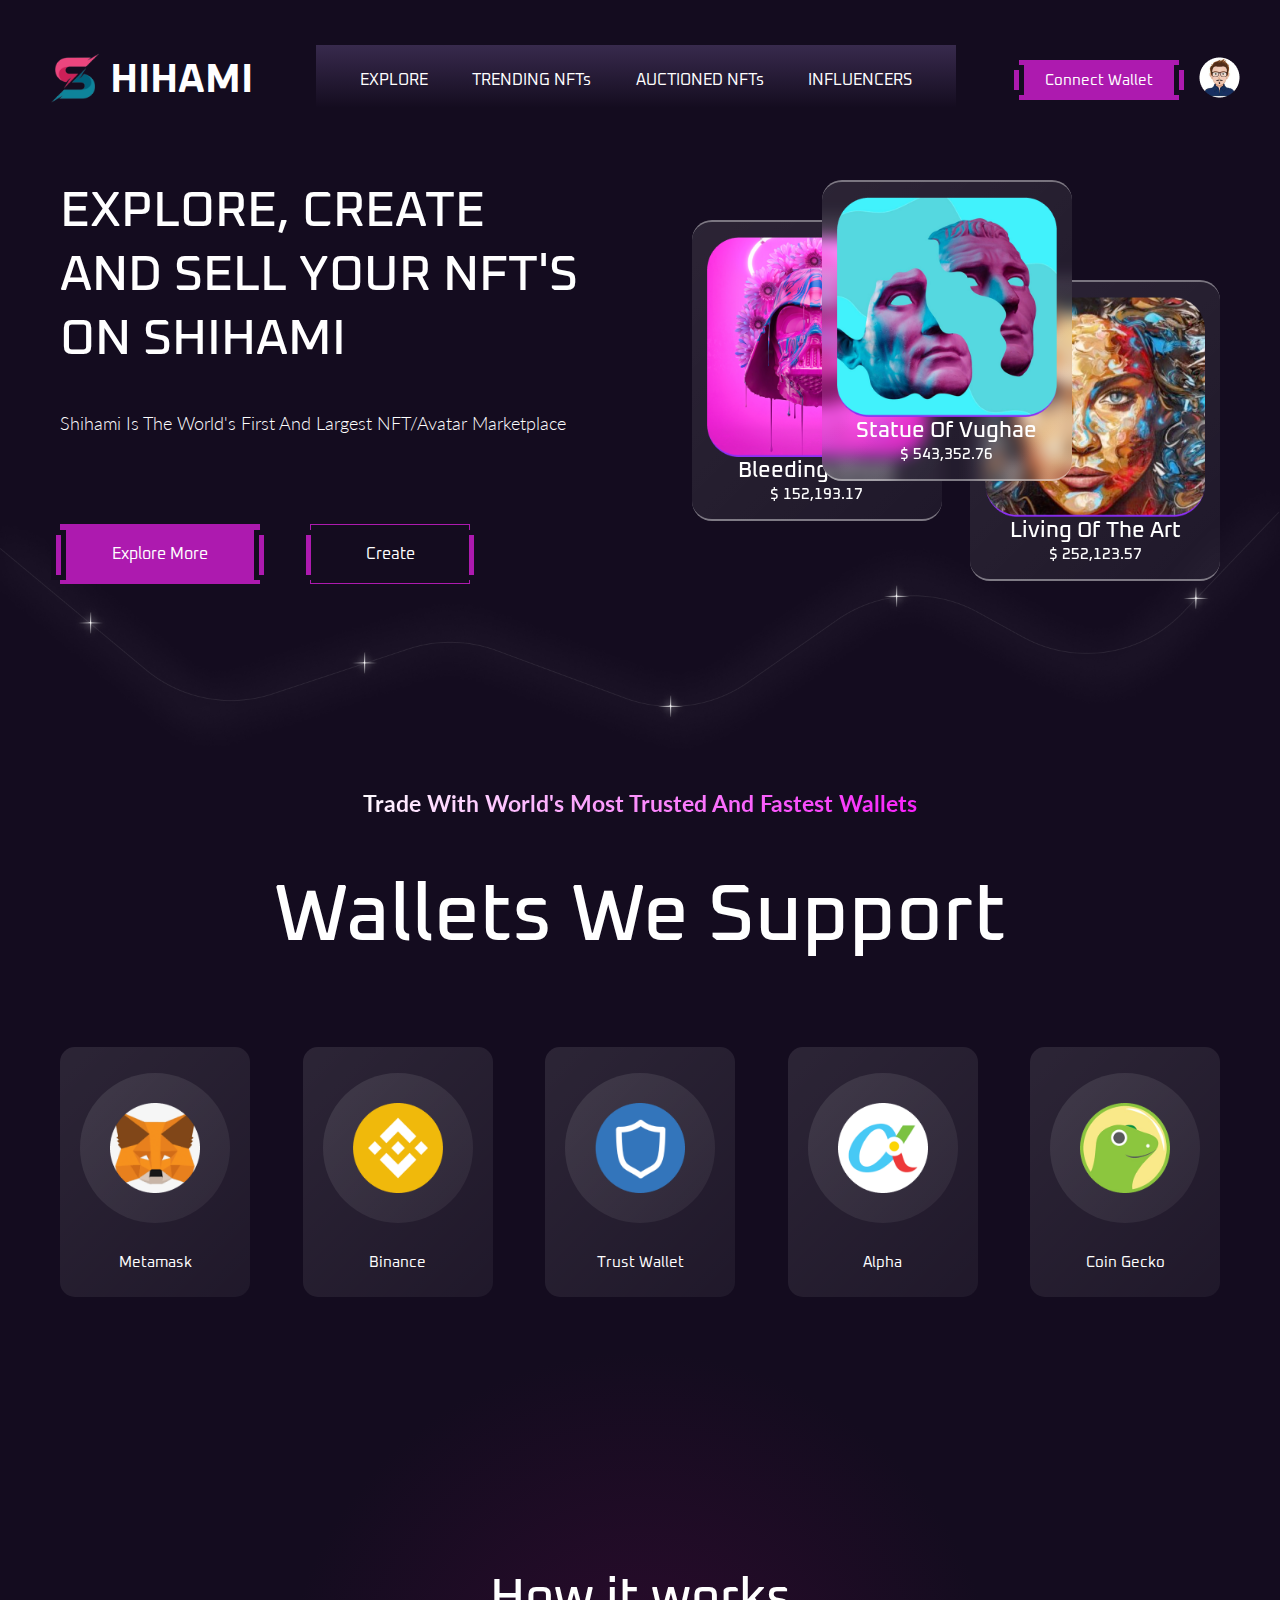
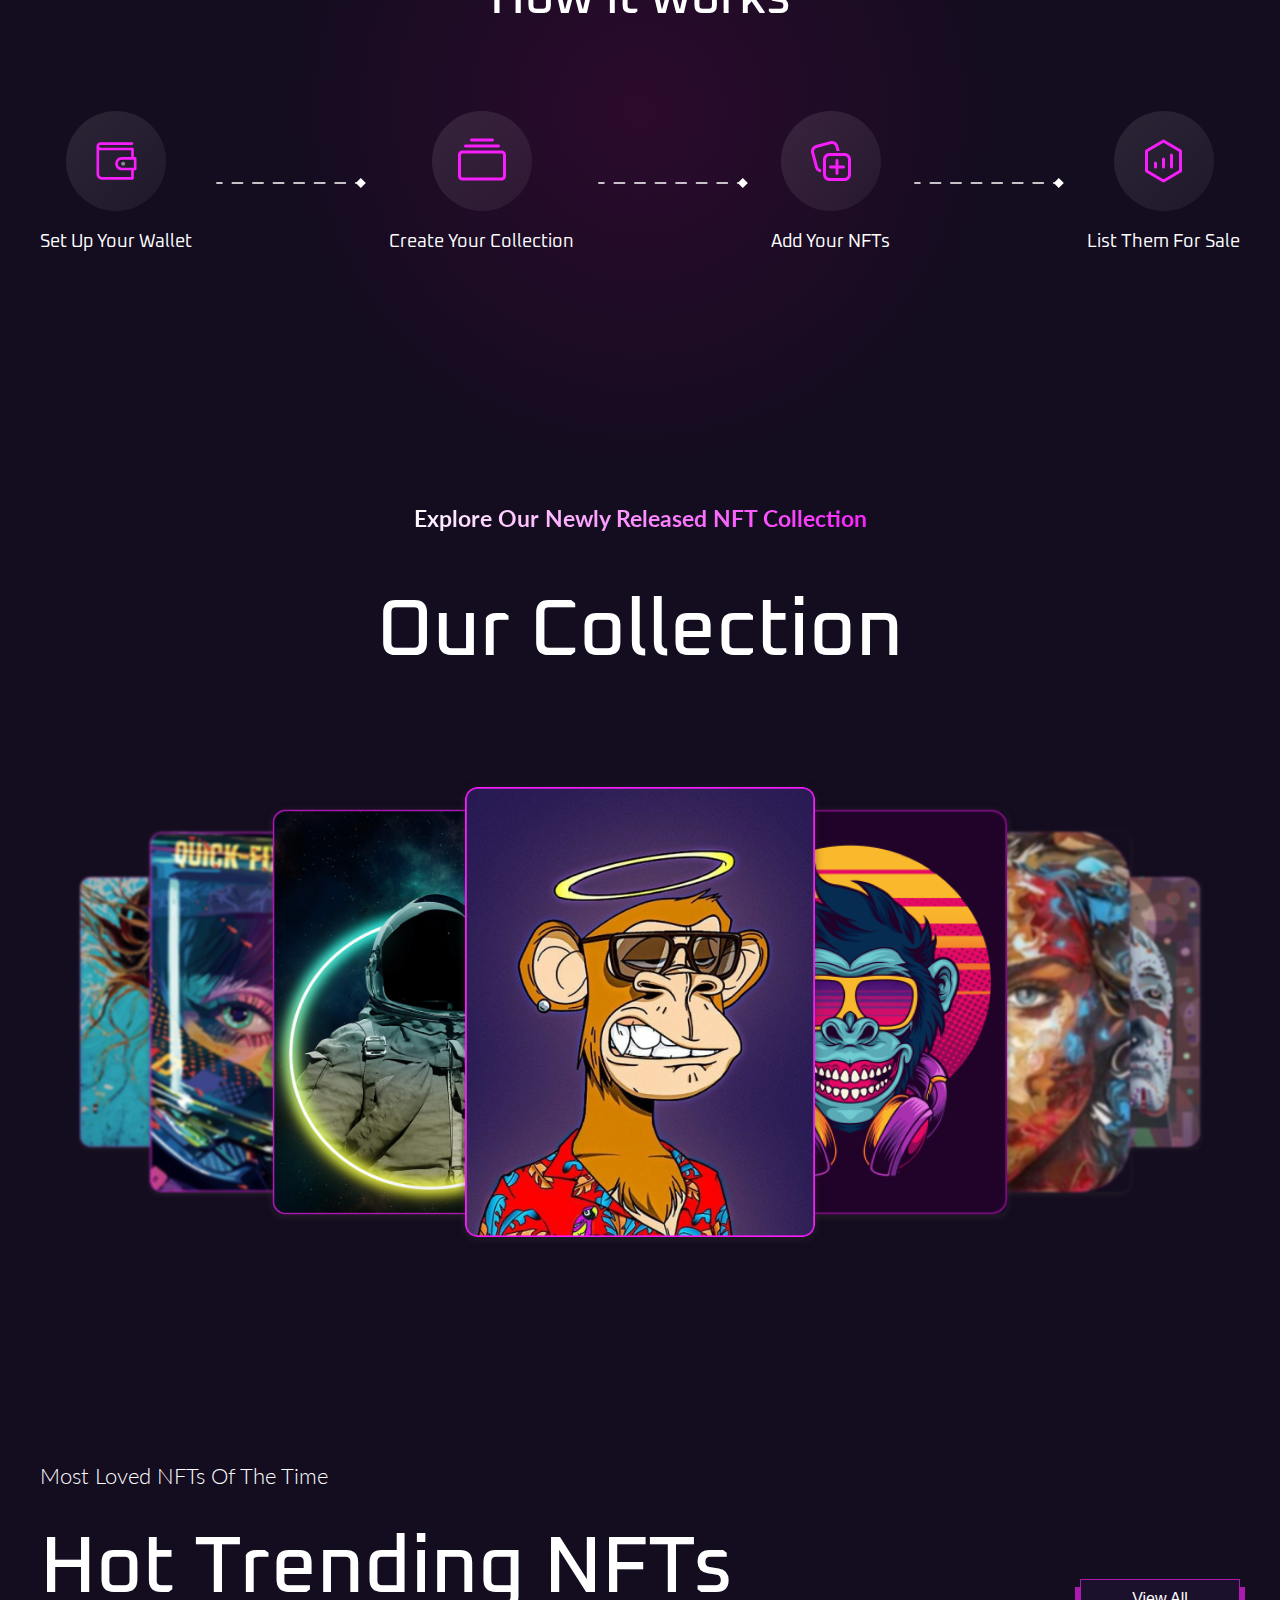
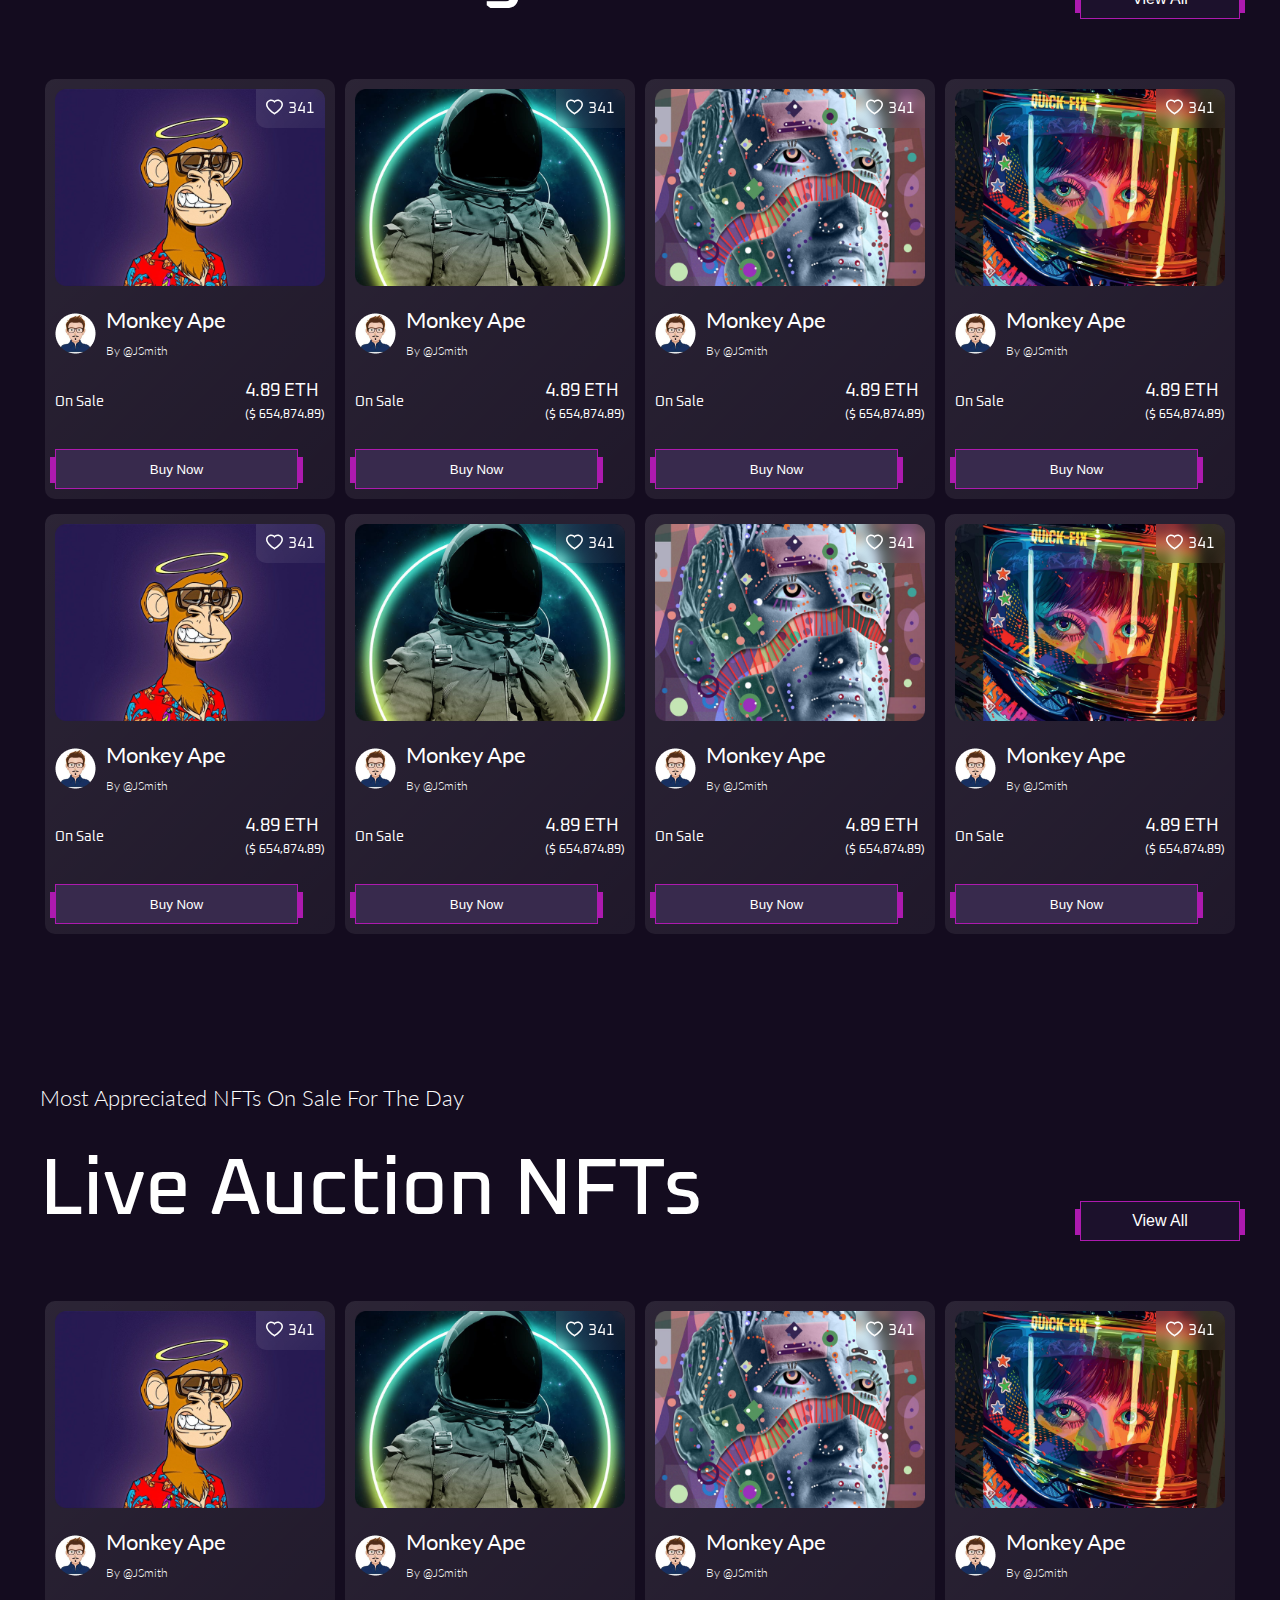
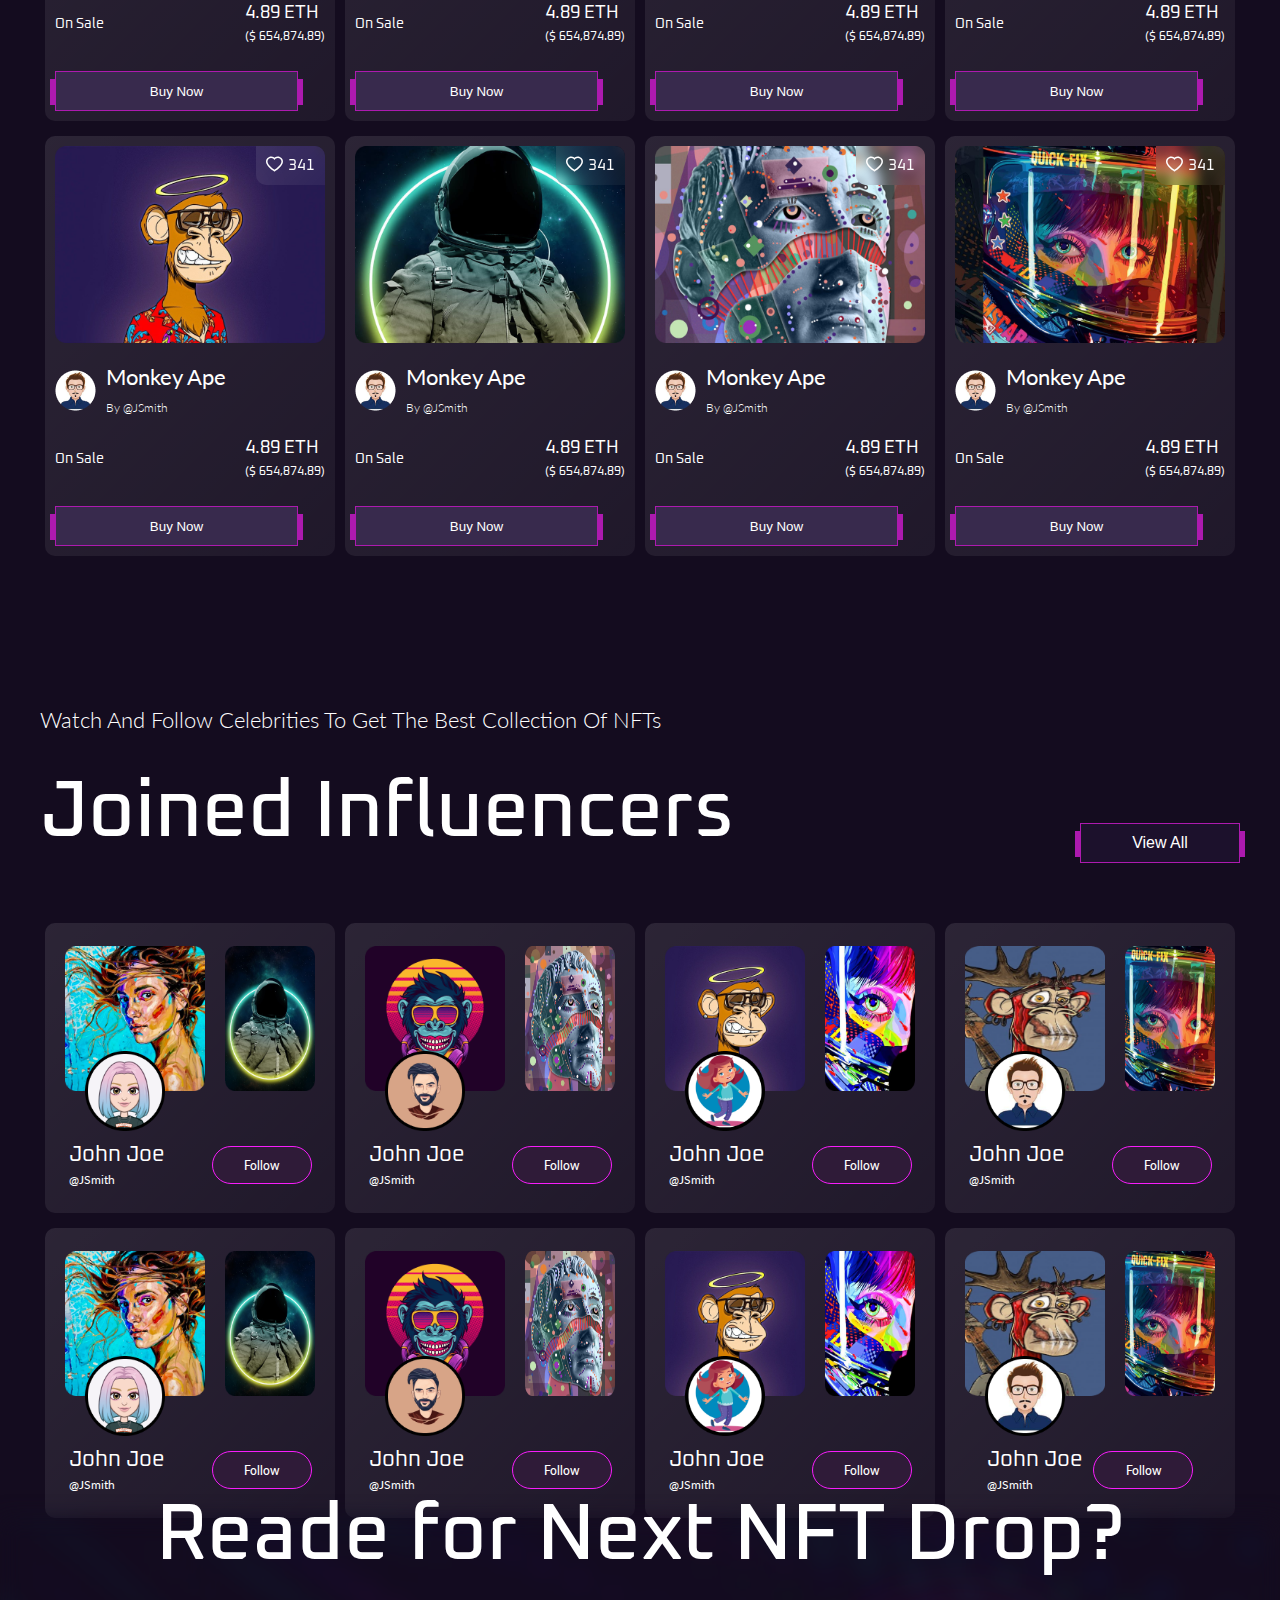
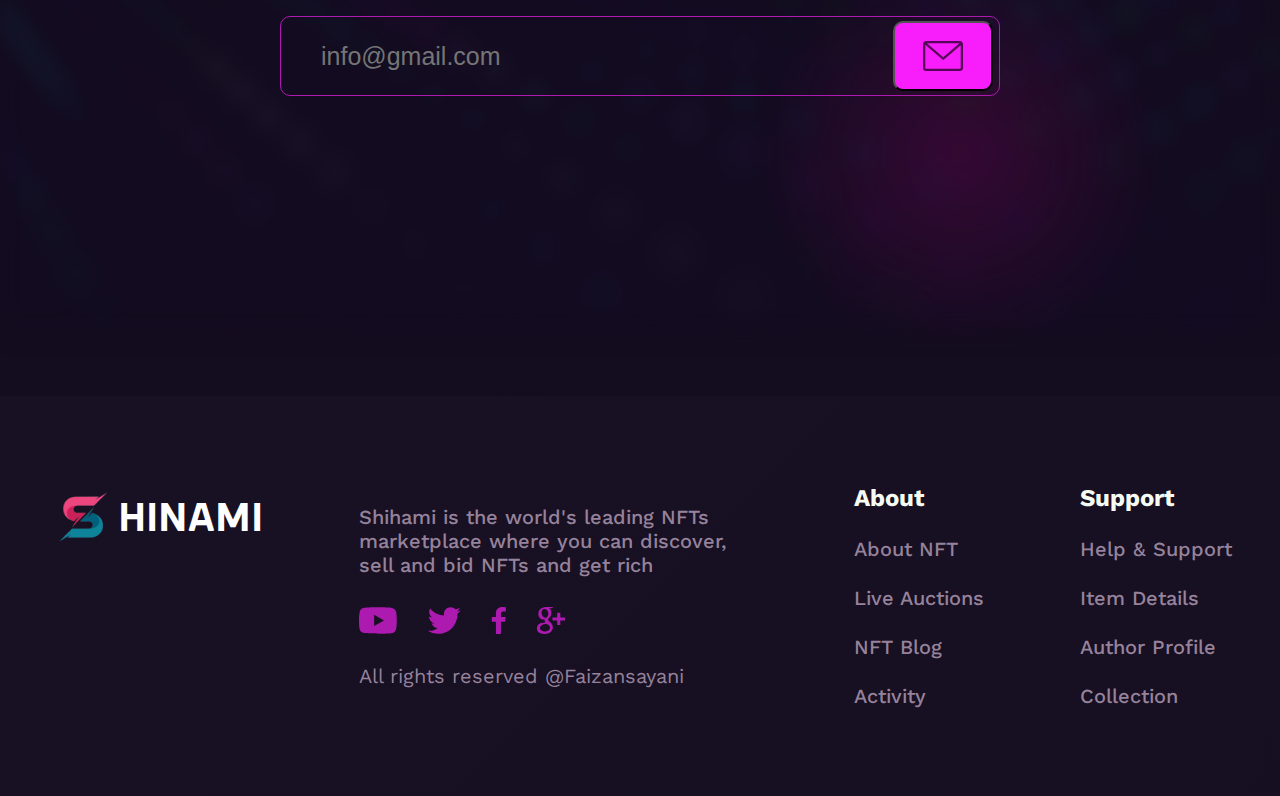
==== commit da2d8f88: "Ready website without adaptive" ====
--- a/index.html
+++ b/index.html
@@ -12,19 +12,19 @@
         <header class="header">
             <div class="header__content">
                 <div class="logo">
-                    <img src="img/logo.png" alt="" class="logo_img">
-                    <span class="logo_text">HINAMI</span>
+                    <img src="img/addons/logo.png" alt="" class="logo_img">
+                    <span class="logo_text">HIHAMI</span>
                 </div>
                 <div class="nav_menu">
-                    <a href="#" class="menu_item">EXPLORE</a>
-                    <a href="#" class="menu_item">TRENDING NFTs</a>
-                    <a href="#" class="menu_item">AUCTIONED NFTs</a>
-                    <a href="#" class="menu_item">INFLUENCERS</a>
+                    <a href="#explore" class="menu_item">EXPLORE</a>
+                    <a href="#trending_nfts" class="menu_item">TRENDING NFTs</a>
+                    <a href="#auctioned_nfts" class="menu_item">AUCTIONED NFTs</a>
+                    <a href="#influencers" class="menu_item">INFLUENCERS</a>
                 </div>
                 <div class="settings">
                     <a href="#" class="wallet">Connect Wallet</a>
                     <a href="#" class="profile">
-                        <img src="img/profile.png" alt="">
+                        <img src="img/addons/profile.png" alt="">
                     </a>
                 </div>
             </div>
@@ -43,7 +43,7 @@
             <div class="container__images">
                 <div class="image_container first">
                     
-                    <img src="img/nft_1.png" alt="">
+                    <img src="img/addons/nft_1.png" alt="">
                     <div class="image_info">
                         <span class="image_name">Bleeding Ghost</span>
                         <span class="image_price">$ 152,193.17</span>
@@ -51,7 +51,7 @@
                 </div>
                 <div class="image_container second">
                     
-                    <img src="img/nft_2.png" alt="">
+                    <img src="img/addons/nft_2.png" alt="">
                     <div class="image_info">
                         <span class="image_name">Living Of The Art</span>
                         <span class="image_price">$ 252,123.57</span>
@@ -59,7 +59,7 @@
                 </div>
                 <div class="image_container third">
                     
-                    <img src="img/nft_3.png" alt="">
+                    <img src="img/addons/nft_3.png" alt="">
                     <div class="image_info">
                         <span class="image_name">Statue Of Vughae</span>
                         <span class="image_price">$ 543,352.76</span>
@@ -69,7 +69,7 @@
     
         </div>
     </section>
-        <img src="img/milky_way.png" alt="" class="milky_way">
+        <img src="img/addons/milky_way.png" alt="" class="milky_way">
     <section class="section second">
         <div class="container wallets">
             <h3 class="subtitle">Trade With World's Most Trusted And Fastest Wallets</h3>
@@ -78,31 +78,31 @@
             <div class="wallets_container">
                 <div class="wallet_content">
                     <div class="wallet_image">
-                        <img src="img/Metamask.png" alt="">
+                        <img src="img/wallets/Metamask.png" alt="">
                     </div>
                     <p>Metamask</p>
                 </div>
                 <div class="wallet_content">
                     <div class="wallet_image">
-                        <img src="img/Binance.png" alt="">
+                        <img src="img/wallets/Binance.png" alt="">
                     </div>
                     <p>Binance</p>
                 </div>
                 <div class="wallet_content">
                     <div class="wallet_image">
-                        <img src="img/Trust_wallet.png" alt="">
+                        <img src="img/wallets/Trust_wallet.png" alt="">
                     </div>
                     <p>Trust Wallet</p>
                 </div>
                 <div class="wallet_content">
                     <div class="wallet_image">
-                        <img src="img/Alpha.png" alt="">
+                        <img src="img/wallets/Alpha.png" alt="">
                     </div>
                     <p>Alpha</p>
                 </div>
                 <div class="wallet_content">
                     <div class="wallet_image">
-                        <img src="img/CoinGecko.png" alt="">
+                        <img src="img/wallets/CoinGecko.png" alt="">
                     </div>
                     <p>Coin Gecko</p>
                 </div>
@@ -183,13 +183,13 @@
 
             <div class="carousel">
                 <div class="carousel__list">
-                    <img src="img/slider_card_4.png" alt="" class="carousel__item" data-pos="-3">
-                    <img src="img/slider_card_2.png" alt="" class="carousel__item" data-pos="-2">
-                    <img src="img/slider_card_3.png" alt="" class="carousel__item" data-pos="-1">
-                    <img src="img/slider_card_1.png" alt="" class="carousel__item" data-pos="0">
-                    <img src="img/slider_card_5.png" alt="" class="carousel__item" data-pos="1">
-                    <img src="img/slider_card_6.png" alt="" class="carousel__item" data-pos="2">
-                    <img src="img/slider_card_7.png" alt="" class="carousel__item" data-pos="3">
+                    <img src="img/slider/slider_card_4.png" alt="" class="carousel__item" data-pos="-3">
+                    <img src="img/slider/slider_card_2.png" alt="" class="carousel__item" data-pos="-2">
+                    <img src="img/slider/slider_card_3.png" alt="" class="carousel__item" data-pos="-1">
+                    <img src="img/slider/slider_card_1.png" alt="" class="carousel__item" data-pos="0">
+                    <img src="img/slider/slider_card_5.png" alt="" class="carousel__item" data-pos="1">
+                    <img src="img/slider/slider_card_6.png" alt="" class="carousel__item" data-pos="2">
+                    <img src="img/slider/slider_card_7.png" alt="" class="carousel__item" data-pos="3">
 
                 </div>
     
@@ -201,7 +201,7 @@
         <div class="hot_trending">
         
             <div class="hot_trending__header">
-                <p>Most Loved NFTs Of The Time</p>
+                <a name="trending_nfts">Most Loved NFTs Of The Time</a>
                 <h1 class="title">Hot Trending NFTs</h1>
     
                 <button class="view-all">View All</button>
@@ -211,19 +211,19 @@
                 <div class="card_container">
                     <div class="card_item">
                         <div class="card_item__image">
-                            <img src="img/collection_nft_1.png" alt="">
-                            <div class="item__like">
-                                <svg width="17" height="16" viewBox="0 0 17 16" fill="none" xmlns="http://www.w3.org/2000/svg">
-                                    <path class="like_icon" d="M16.5463 3.57395C16.2832 2.97242 15.9038 2.42731 15.4295 1.96915C14.9547 1.50962 14.395 1.14444 13.7807 0.893462C13.1437 0.632183 12.4606 0.498446 11.7708 0.500014C10.8032 0.500014 9.85907 0.761667 9.03863 1.2559C8.84235 1.37413 8.65588 1.50399 8.47923 1.64547C8.30258 1.50399 8.11612 1.37413 7.91984 1.2559C7.09939 0.761667 6.15529 0.500014 5.18764 0.500014C4.49085 0.500014 3.81565 0.631809 3.17775 0.893462C2.56143 1.14542 2.00597 1.50786 1.52901 1.96915C1.05401 2.42679 0.674566 2.97203 0.412185 3.57395C0.139358 4.19998 0 4.86477 0 5.54895C0 6.19436 0.133469 6.8669 0.398445 7.55108C0.62024 8.12284 0.938211 8.71592 1.34451 9.31481C1.9883 10.2626 2.87352 11.251 3.97268 12.2531C5.79414 13.9141 7.59794 15.0615 7.67449 15.108L8.13967 15.4026C8.34576 15.5325 8.61074 15.5325 8.81683 15.4026L9.28201 15.108C9.35856 15.0596 11.1604 13.9141 12.9838 12.2531C14.083 11.251 14.9682 10.2626 15.612 9.31481C16.0183 8.71592 16.3382 8.12284 16.5581 7.55108C16.823 6.8669 16.9565 6.19436 16.9565 5.54895C16.9585 4.86477 16.8191 4.19998 16.5463 3.57395ZM8.47923 13.8695C8.47923 13.8695 1.49172 9.44855 1.49172 5.54895C1.49172 3.57395 3.14634 1.97302 5.18764 1.97302C6.62244 1.97302 7.86684 2.7638 8.47923 3.91895C9.09162 2.7638 10.336 1.97302 11.7708 1.97302C13.8121 1.97302 15.4667 3.57395 15.4667 5.54895C15.4667 9.44855 8.47923 13.8695 8.47923 13.8695Z" fill="white"/>
-                                </svg>
-                                
-                                <span class="like_count">341</span>
-                            </div>
-                        </div>
-
-                        <div class="card_item__content">
-                            <a class="card_item__author">
-                                <img src="img/profile.png" alt="">
+                            <img src="img/collections/collection_nft_1.png" alt="">
+                            <div class="item__like">
+                                <svg width="17" height="16" viewBox="0 0 17 16" fill="none" xmlns="http://www.w3.org/2000/svg">
+                                    <path class="like_icon" d="M16.5463 3.57395C16.2832 2.97242 15.9038 2.42731 15.4295 1.96915C14.9547 1.50962 14.395 1.14444 13.7807 0.893462C13.1437 0.632183 12.4606 0.498446 11.7708 0.500014C10.8032 0.500014 9.85907 0.761667 9.03863 1.2559C8.84235 1.37413 8.65588 1.50399 8.47923 1.64547C8.30258 1.50399 8.11612 1.37413 7.91984 1.2559C7.09939 0.761667 6.15529 0.500014 5.18764 0.500014C4.49085 0.500014 3.81565 0.631809 3.17775 0.893462C2.56143 1.14542 2.00597 1.50786 1.52901 1.96915C1.05401 2.42679 0.674566 2.97203 0.412185 3.57395C0.139358 4.19998 0 4.86477 0 5.54895C0 6.19436 0.133469 6.8669 0.398445 7.55108C0.62024 8.12284 0.938211 8.71592 1.34451 9.31481C1.9883 10.2626 2.87352 11.251 3.97268 12.2531C5.79414 13.9141 7.59794 15.0615 7.67449 15.108L8.13967 15.4026C8.34576 15.5325 8.61074 15.5325 8.81683 15.4026L9.28201 15.108C9.35856 15.0596 11.1604 13.9141 12.9838 12.2531C14.083 11.251 14.9682 10.2626 15.612 9.31481C16.0183 8.71592 16.3382 8.12284 16.5581 7.55108C16.823 6.8669 16.9565 6.19436 16.9565 5.54895C16.9585 4.86477 16.8191 4.19998 16.5463 3.57395ZM8.47923 13.8695C8.47923 13.8695 1.49172 9.44855 1.49172 5.54895C1.49172 3.57395 3.14634 1.97302 5.18764 1.97302C6.62244 1.97302 7.86684 2.7638 8.47923 3.91895C9.09162 2.7638 10.336 1.97302 11.7708 1.97302C13.8121 1.97302 15.4667 3.57395 15.4667 5.54895C15.4667 9.44855 8.47923 13.8695 8.47923 13.8695Z" fill="white"/>
+                                </svg>
+                                
+                                <span class="like_count">341</span>
+                            </div>
+                        </div>
+
+                        <div class="card_item__content">
+                            <a class="card_item__author">
+                                <img src="img/addons/profile.png" alt="">
 
                                 <div class="author__info">
                                     <h3>Monkey Ape</h3>
@@ -246,211 +246,211 @@
                    
                     <div class="card_item">
                         <div class="card_item__image">
-                            <img src="img/collection_nft_1.png" alt="">
-                            <div class="item__like">
-                                <svg width="17" height="16" viewBox="0 0 17 16" fill="none" xmlns="http://www.w3.org/2000/svg">
-                                    <path class="like_icon" d="M16.5463 3.57395C16.2832 2.97242 15.9038 2.42731 15.4295 1.96915C14.9547 1.50962 14.395 1.14444 13.7807 0.893462C13.1437 0.632183 12.4606 0.498446 11.7708 0.500014C10.8032 0.500014 9.85907 0.761667 9.03863 1.2559C8.84235 1.37413 8.65588 1.50399 8.47923 1.64547C8.30258 1.50399 8.11612 1.37413 7.91984 1.2559C7.09939 0.761667 6.15529 0.500014 5.18764 0.500014C4.49085 0.500014 3.81565 0.631809 3.17775 0.893462C2.56143 1.14542 2.00597 1.50786 1.52901 1.96915C1.05401 2.42679 0.674566 2.97203 0.412185 3.57395C0.139358 4.19998 0 4.86477 0 5.54895C0 6.19436 0.133469 6.8669 0.398445 7.55108C0.62024 8.12284 0.938211 8.71592 1.34451 9.31481C1.9883 10.2626 2.87352 11.251 3.97268 12.2531C5.79414 13.9141 7.59794 15.0615 7.67449 15.108L8.13967 15.4026C8.34576 15.5325 8.61074 15.5325 8.81683 15.4026L9.28201 15.108C9.35856 15.0596 11.1604 13.9141 12.9838 12.2531C14.083 11.251 14.9682 10.2626 15.612 9.31481C16.0183 8.71592 16.3382 8.12284 16.5581 7.55108C16.823 6.8669 16.9565 6.19436 16.9565 5.54895C16.9585 4.86477 16.8191 4.19998 16.5463 3.57395ZM8.47923 13.8695C8.47923 13.8695 1.49172 9.44855 1.49172 5.54895C1.49172 3.57395 3.14634 1.97302 5.18764 1.97302C6.62244 1.97302 7.86684 2.7638 8.47923 3.91895C9.09162 2.7638 10.336 1.97302 11.7708 1.97302C13.8121 1.97302 15.4667 3.57395 15.4667 5.54895C15.4667 9.44855 8.47923 13.8695 8.47923 13.8695Z" fill="white"/>
-                                </svg>
-                                
-                                <span class="like_count">341</span>
-                            </div>
-                        </div>
-
-                        <div class="card_item__content">
-                            <a class="card_item__author">
-                                <img src="img/profile.png" alt="">
-
-                                <div class="author__info">
-                                    <h3>Monkey Ape</h3>
-                                    <span>By @JSmith</span>
-                                </div>
-                            </a>
-
-                            <div class="card_item__info">
-                                <span class="info__on_sale">On Sale</span>
-
-                                <div class="info__price">
-                                    <h3>4.89 ETH</h3>
-                                    <span>($ 654,874.89)</span>
-                                </div>
-                            </div>
-
-                            <button class="card_item__buy">Buy Now</button>
-                        </div>
-                    </div>
-                    <div class="card_item">
-                        <div class="card_item__image">
-                            <img src="img/collection_nft_1.png" alt="">
-                            <div class="item__like">
-                                <svg width="17" height="16" viewBox="0 0 17 16" fill="none" xmlns="http://www.w3.org/2000/svg">
-                                    <path class="like_icon" d="M16.5463 3.57395C16.2832 2.97242 15.9038 2.42731 15.4295 1.96915C14.9547 1.50962 14.395 1.14444 13.7807 0.893462C13.1437 0.632183 12.4606 0.498446 11.7708 0.500014C10.8032 0.500014 9.85907 0.761667 9.03863 1.2559C8.84235 1.37413 8.65588 1.50399 8.47923 1.64547C8.30258 1.50399 8.11612 1.37413 7.91984 1.2559C7.09939 0.761667 6.15529 0.500014 5.18764 0.500014C4.49085 0.500014 3.81565 0.631809 3.17775 0.893462C2.56143 1.14542 2.00597 1.50786 1.52901 1.96915C1.05401 2.42679 0.674566 2.97203 0.412185 3.57395C0.139358 4.19998 0 4.86477 0 5.54895C0 6.19436 0.133469 6.8669 0.398445 7.55108C0.62024 8.12284 0.938211 8.71592 1.34451 9.31481C1.9883 10.2626 2.87352 11.251 3.97268 12.2531C5.79414 13.9141 7.59794 15.0615 7.67449 15.108L8.13967 15.4026C8.34576 15.5325 8.61074 15.5325 8.81683 15.4026L9.28201 15.108C9.35856 15.0596 11.1604 13.9141 12.9838 12.2531C14.083 11.251 14.9682 10.2626 15.612 9.31481C16.0183 8.71592 16.3382 8.12284 16.5581 7.55108C16.823 6.8669 16.9565 6.19436 16.9565 5.54895C16.9585 4.86477 16.8191 4.19998 16.5463 3.57395ZM8.47923 13.8695C8.47923 13.8695 1.49172 9.44855 1.49172 5.54895C1.49172 3.57395 3.14634 1.97302 5.18764 1.97302C6.62244 1.97302 7.86684 2.7638 8.47923 3.91895C9.09162 2.7638 10.336 1.97302 11.7708 1.97302C13.8121 1.97302 15.4667 3.57395 15.4667 5.54895C15.4667 9.44855 8.47923 13.8695 8.47923 13.8695Z" fill="white"/>
-                                </svg>
-                                
-                                <span class="like_count">341</span>
-                            </div>
-                        </div>
-
-                        <div class="card_item__content">
-                            <a class="card_item__author">
-                                <img src="img/profile.png" alt="">
-
-                                <div class="author__info">
-                                    <h3>Monkey Ape</h3>
-                                    <span>By @JSmith</span>
-                                </div>
-                            </a>
-
-                            <div class="card_item__info">
-                                <span class="info__on_sale">On Sale</span>
-
-                                <div class="info__price">
-                                    <h3>4.89 ETH</h3>
-                                    <span>($ 654,874.89)</span>
-                                </div>
-                            </div>
-
-                            <button class="card_item__buy">Buy Now</button>
-                        </div>
-                    </div>
-                    <div class="card_item">
-                        <div class="card_item__image">
-                            <img src="img/collection_nft_1.png" alt="">
-                            <div class="item__like">
-                                <svg width="17" height="16" viewBox="0 0 17 16" fill="none" xmlns="http://www.w3.org/2000/svg">
-                                    <path class="like_icon" d="M16.5463 3.57395C16.2832 2.97242 15.9038 2.42731 15.4295 1.96915C14.9547 1.50962 14.395 1.14444 13.7807 0.893462C13.1437 0.632183 12.4606 0.498446 11.7708 0.500014C10.8032 0.500014 9.85907 0.761667 9.03863 1.2559C8.84235 1.37413 8.65588 1.50399 8.47923 1.64547C8.30258 1.50399 8.11612 1.37413 7.91984 1.2559C7.09939 0.761667 6.15529 0.500014 5.18764 0.500014C4.49085 0.500014 3.81565 0.631809 3.17775 0.893462C2.56143 1.14542 2.00597 1.50786 1.52901 1.96915C1.05401 2.42679 0.674566 2.97203 0.412185 3.57395C0.139358 4.19998 0 4.86477 0 5.54895C0 6.19436 0.133469 6.8669 0.398445 7.55108C0.62024 8.12284 0.938211 8.71592 1.34451 9.31481C1.9883 10.2626 2.87352 11.251 3.97268 12.2531C5.79414 13.9141 7.59794 15.0615 7.67449 15.108L8.13967 15.4026C8.34576 15.5325 8.61074 15.5325 8.81683 15.4026L9.28201 15.108C9.35856 15.0596 11.1604 13.9141 12.9838 12.2531C14.083 11.251 14.9682 10.2626 15.612 9.31481C16.0183 8.71592 16.3382 8.12284 16.5581 7.55108C16.823 6.8669 16.9565 6.19436 16.9565 5.54895C16.9585 4.86477 16.8191 4.19998 16.5463 3.57395ZM8.47923 13.8695C8.47923 13.8695 1.49172 9.44855 1.49172 5.54895C1.49172 3.57395 3.14634 1.97302 5.18764 1.97302C6.62244 1.97302 7.86684 2.7638 8.47923 3.91895C9.09162 2.7638 10.336 1.97302 11.7708 1.97302C13.8121 1.97302 15.4667 3.57395 15.4667 5.54895C15.4667 9.44855 8.47923 13.8695 8.47923 13.8695Z" fill="white"/>
-                                </svg>
-                                
-                                <span class="like_count">341</span>
-                            </div>
-                        </div>
-
-                        <div class="card_item__content">
-                            <a class="card_item__author">
-                                <img src="img/profile.png" alt="">
-
-                                <div class="author__info">
-                                    <h3>Monkey Ape</h3>
-                                    <span>By @JSmith</span>
-                                </div>
-                            </a>
-
-                            <div class="card_item__info">
-                                <span class="info__on_sale">On Sale</span>
-
-                                <div class="info__price">
-                                    <h3>4.89 ETH</h3>
-                                    <span>($ 654,874.89)</span>
-                                </div>
-                            </div>
-
-                            <button class="card_item__buy">Buy Now</button>
-                        </div>
-                    </div>
-                    <div class="card_item">
-                        <div class="card_item__image">
-                            <img src="img/collection_nft_1.png" alt="">
-                            <div class="item__like">
-                                <svg width="17" height="16" viewBox="0 0 17 16" fill="none" xmlns="http://www.w3.org/2000/svg">
-                                    <path class="like_icon" d="M16.5463 3.57395C16.2832 2.97242 15.9038 2.42731 15.4295 1.96915C14.9547 1.50962 14.395 1.14444 13.7807 0.893462C13.1437 0.632183 12.4606 0.498446 11.7708 0.500014C10.8032 0.500014 9.85907 0.761667 9.03863 1.2559C8.84235 1.37413 8.65588 1.50399 8.47923 1.64547C8.30258 1.50399 8.11612 1.37413 7.91984 1.2559C7.09939 0.761667 6.15529 0.500014 5.18764 0.500014C4.49085 0.500014 3.81565 0.631809 3.17775 0.893462C2.56143 1.14542 2.00597 1.50786 1.52901 1.96915C1.05401 2.42679 0.674566 2.97203 0.412185 3.57395C0.139358 4.19998 0 4.86477 0 5.54895C0 6.19436 0.133469 6.8669 0.398445 7.55108C0.62024 8.12284 0.938211 8.71592 1.34451 9.31481C1.9883 10.2626 2.87352 11.251 3.97268 12.2531C5.79414 13.9141 7.59794 15.0615 7.67449 15.108L8.13967 15.4026C8.34576 15.5325 8.61074 15.5325 8.81683 15.4026L9.28201 15.108C9.35856 15.0596 11.1604 13.9141 12.9838 12.2531C14.083 11.251 14.9682 10.2626 15.612 9.31481C16.0183 8.71592 16.3382 8.12284 16.5581 7.55108C16.823 6.8669 16.9565 6.19436 16.9565 5.54895C16.9585 4.86477 16.8191 4.19998 16.5463 3.57395ZM8.47923 13.8695C8.47923 13.8695 1.49172 9.44855 1.49172 5.54895C1.49172 3.57395 3.14634 1.97302 5.18764 1.97302C6.62244 1.97302 7.86684 2.7638 8.47923 3.91895C9.09162 2.7638 10.336 1.97302 11.7708 1.97302C13.8121 1.97302 15.4667 3.57395 15.4667 5.54895C15.4667 9.44855 8.47923 13.8695 8.47923 13.8695Z" fill="white"/>
-                                </svg>
-                                
-                                <span class="like_count">341</span>
-                            </div>
-                        </div>
-
-                        <div class="card_item__content">
-                            <a class="card_item__author">
-                                <img src="img/profile.png" alt="">
-
-                                <div class="author__info">
-                                    <h3>Monkey Ape</h3>
-                                    <span>By @JSmith</span>
-                                </div>
-                            </a>
-
-                            <div class="card_item__info">
-                                <span class="info__on_sale">On Sale</span>
-
-                                <div class="info__price">
-                                    <h3>4.89 ETH</h3>
-                                    <span>($ 654,874.89)</span>
-                                </div>
-                            </div>
-
-                            <button class="card_item__buy">Buy Now</button>
-                        </div>
-                    </div>
-                    <div class="card_item">
-                        <div class="card_item__image">
-                            <img src="img/collection_nft_1.png" alt="">
-                            <div class="item__like">
-                                <svg width="17" height="16" viewBox="0 0 17 16" fill="none" xmlns="http://www.w3.org/2000/svg">
-                                    <path class="like_icon" d="M16.5463 3.57395C16.2832 2.97242 15.9038 2.42731 15.4295 1.96915C14.9547 1.50962 14.395 1.14444 13.7807 0.893462C13.1437 0.632183 12.4606 0.498446 11.7708 0.500014C10.8032 0.500014 9.85907 0.761667 9.03863 1.2559C8.84235 1.37413 8.65588 1.50399 8.47923 1.64547C8.30258 1.50399 8.11612 1.37413 7.91984 1.2559C7.09939 0.761667 6.15529 0.500014 5.18764 0.500014C4.49085 0.500014 3.81565 0.631809 3.17775 0.893462C2.56143 1.14542 2.00597 1.50786 1.52901 1.96915C1.05401 2.42679 0.674566 2.97203 0.412185 3.57395C0.139358 4.19998 0 4.86477 0 5.54895C0 6.19436 0.133469 6.8669 0.398445 7.55108C0.62024 8.12284 0.938211 8.71592 1.34451 9.31481C1.9883 10.2626 2.87352 11.251 3.97268 12.2531C5.79414 13.9141 7.59794 15.0615 7.67449 15.108L8.13967 15.4026C8.34576 15.5325 8.61074 15.5325 8.81683 15.4026L9.28201 15.108C9.35856 15.0596 11.1604 13.9141 12.9838 12.2531C14.083 11.251 14.9682 10.2626 15.612 9.31481C16.0183 8.71592 16.3382 8.12284 16.5581 7.55108C16.823 6.8669 16.9565 6.19436 16.9565 5.54895C16.9585 4.86477 16.8191 4.19998 16.5463 3.57395ZM8.47923 13.8695C8.47923 13.8695 1.49172 9.44855 1.49172 5.54895C1.49172 3.57395 3.14634 1.97302 5.18764 1.97302C6.62244 1.97302 7.86684 2.7638 8.47923 3.91895C9.09162 2.7638 10.336 1.97302 11.7708 1.97302C13.8121 1.97302 15.4667 3.57395 15.4667 5.54895C15.4667 9.44855 8.47923 13.8695 8.47923 13.8695Z" fill="white"/>
-                                </svg>
-                                
-                                <span class="like_count">341</span>
-                            </div>
-                        </div>
-
-                        <div class="card_item__content">
-                            <a class="card_item__author">
-                                <img src="img/profile.png" alt="">
-
-                                <div class="author__info">
-                                    <h3>Monkey Ape</h3>
-                                    <span>By @JSmith</span>
-                                </div>
-                            </a>
-
-                            <div class="card_item__info">
-                                <span class="info__on_sale">On Sale</span>
-
-                                <div class="info__price">
-                                    <h3>4.89 ETH</h3>
-                                    <span>($ 654,874.89)</span>
-                                </div>
-                            </div>
-
-                            <button class="card_item__buy">Buy Now</button>
-                        </div>
-                    </div>
-                    <div class="card_item">
-                        <div class="card_item__image">
-                            <img src="img/collection_nft_1.png" alt="">
-                            <div class="item__like">
-                                <svg width="17" height="16" viewBox="0 0 17 16" fill="none" xmlns="http://www.w3.org/2000/svg">
-                                    <path class="like_icon" d="M16.5463 3.57395C16.2832 2.97242 15.9038 2.42731 15.4295 1.96915C14.9547 1.50962 14.395 1.14444 13.7807 0.893462C13.1437 0.632183 12.4606 0.498446 11.7708 0.500014C10.8032 0.500014 9.85907 0.761667 9.03863 1.2559C8.84235 1.37413 8.65588 1.50399 8.47923 1.64547C8.30258 1.50399 8.11612 1.37413 7.91984 1.2559C7.09939 0.761667 6.15529 0.500014 5.18764 0.500014C4.49085 0.500014 3.81565 0.631809 3.17775 0.893462C2.56143 1.14542 2.00597 1.50786 1.52901 1.96915C1.05401 2.42679 0.674566 2.97203 0.412185 3.57395C0.139358 4.19998 0 4.86477 0 5.54895C0 6.19436 0.133469 6.8669 0.398445 7.55108C0.62024 8.12284 0.938211 8.71592 1.34451 9.31481C1.9883 10.2626 2.87352 11.251 3.97268 12.2531C5.79414 13.9141 7.59794 15.0615 7.67449 15.108L8.13967 15.4026C8.34576 15.5325 8.61074 15.5325 8.81683 15.4026L9.28201 15.108C9.35856 15.0596 11.1604 13.9141 12.9838 12.2531C14.083 11.251 14.9682 10.2626 15.612 9.31481C16.0183 8.71592 16.3382 8.12284 16.5581 7.55108C16.823 6.8669 16.9565 6.19436 16.9565 5.54895C16.9585 4.86477 16.8191 4.19998 16.5463 3.57395ZM8.47923 13.8695C8.47923 13.8695 1.49172 9.44855 1.49172 5.54895C1.49172 3.57395 3.14634 1.97302 5.18764 1.97302C6.62244 1.97302 7.86684 2.7638 8.47923 3.91895C9.09162 2.7638 10.336 1.97302 11.7708 1.97302C13.8121 1.97302 15.4667 3.57395 15.4667 5.54895C15.4667 9.44855 8.47923 13.8695 8.47923 13.8695Z" fill="white"/>
-                                </svg>
-                                
-                                <span class="like_count">341</span>
-                            </div>
-                        </div>
-
-                        <div class="card_item__content">
-                            <a class="card_item__author">
-                                <img src="img/profile.png" alt="">
-
-                                <div class="author__info">
-                                    <h3>Monkey Ape</h3>
-                                    <span>By @JSmith</span>
-                                </div>
-                            </a>
-
-                            <div class="card_item__info">
-                                <span class="info__on_sale">On Sale</span>
-
-                                <div class="info__price">
-                                    <h3>4.89 ETH</h3>
-                                    <span>($ 654,874.89)</span>
-                                </div>
-                            </div>
-
-                            <button class="card_item__buy">Buy Now</button>
-                        </div>
-                    </div>
-                    <div class="card_item">
-                        <div class="card_item__image">
-                            <img src="img/collection_nft_1.png" alt="">
+                            <img src="img/collections/collection_nft_2.png" alt="">
+                            <div class="item__like">
+                                <svg width="17" height="16" viewBox="0 0 17 16" fill="none" xmlns="http://www.w3.org/2000/svg">
+                                    <path class="like_icon" d="M16.5463 3.57395C16.2832 2.97242 15.9038 2.42731 15.4295 1.96915C14.9547 1.50962 14.395 1.14444 13.7807 0.893462C13.1437 0.632183 12.4606 0.498446 11.7708 0.500014C10.8032 0.500014 9.85907 0.761667 9.03863 1.2559C8.84235 1.37413 8.65588 1.50399 8.47923 1.64547C8.30258 1.50399 8.11612 1.37413 7.91984 1.2559C7.09939 0.761667 6.15529 0.500014 5.18764 0.500014C4.49085 0.500014 3.81565 0.631809 3.17775 0.893462C2.56143 1.14542 2.00597 1.50786 1.52901 1.96915C1.05401 2.42679 0.674566 2.97203 0.412185 3.57395C0.139358 4.19998 0 4.86477 0 5.54895C0 6.19436 0.133469 6.8669 0.398445 7.55108C0.62024 8.12284 0.938211 8.71592 1.34451 9.31481C1.9883 10.2626 2.87352 11.251 3.97268 12.2531C5.79414 13.9141 7.59794 15.0615 7.67449 15.108L8.13967 15.4026C8.34576 15.5325 8.61074 15.5325 8.81683 15.4026L9.28201 15.108C9.35856 15.0596 11.1604 13.9141 12.9838 12.2531C14.083 11.251 14.9682 10.2626 15.612 9.31481C16.0183 8.71592 16.3382 8.12284 16.5581 7.55108C16.823 6.8669 16.9565 6.19436 16.9565 5.54895C16.9585 4.86477 16.8191 4.19998 16.5463 3.57395ZM8.47923 13.8695C8.47923 13.8695 1.49172 9.44855 1.49172 5.54895C1.49172 3.57395 3.14634 1.97302 5.18764 1.97302C6.62244 1.97302 7.86684 2.7638 8.47923 3.91895C9.09162 2.7638 10.336 1.97302 11.7708 1.97302C13.8121 1.97302 15.4667 3.57395 15.4667 5.54895C15.4667 9.44855 8.47923 13.8695 8.47923 13.8695Z" fill="white"/>
+                                </svg>
+                                
+                                <span class="like_count">341</span>
+                            </div>
+                        </div>
+
+                        <div class="card_item__content">
+                            <a class="card_item__author">
+                                <img src="img/addons/profile.png" alt="">
+
+                                <div class="author__info">
+                                    <h3>Monkey Ape</h3>
+                                    <span>By @JSmith</span>
+                                </div>
+                            </a>
+
+                            <div class="card_item__info">
+                                <span class="info__on_sale">On Sale</span>
+
+                                <div class="info__price">
+                                    <h3>4.89 ETH</h3>
+                                    <span>($ 654,874.89)</span>
+                                </div>
+                            </div>
+
+                            <button class="card_item__buy">Buy Now</button>
+                        </div>
+                    </div>
+                    <div class="card_item">
+                        <div class="card_item__image">
+                            <img src="img/collections/collection_nft_3.png" alt="">
+                            <div class="item__like">
+                                <svg width="17" height="16" viewBox="0 0 17 16" fill="none" xmlns="http://www.w3.org/2000/svg">
+                                    <path class="like_icon" d="M16.5463 3.57395C16.2832 2.97242 15.9038 2.42731 15.4295 1.96915C14.9547 1.50962 14.395 1.14444 13.7807 0.893462C13.1437 0.632183 12.4606 0.498446 11.7708 0.500014C10.8032 0.500014 9.85907 0.761667 9.03863 1.2559C8.84235 1.37413 8.65588 1.50399 8.47923 1.64547C8.30258 1.50399 8.11612 1.37413 7.91984 1.2559C7.09939 0.761667 6.15529 0.500014 5.18764 0.500014C4.49085 0.500014 3.81565 0.631809 3.17775 0.893462C2.56143 1.14542 2.00597 1.50786 1.52901 1.96915C1.05401 2.42679 0.674566 2.97203 0.412185 3.57395C0.139358 4.19998 0 4.86477 0 5.54895C0 6.19436 0.133469 6.8669 0.398445 7.55108C0.62024 8.12284 0.938211 8.71592 1.34451 9.31481C1.9883 10.2626 2.87352 11.251 3.97268 12.2531C5.79414 13.9141 7.59794 15.0615 7.67449 15.108L8.13967 15.4026C8.34576 15.5325 8.61074 15.5325 8.81683 15.4026L9.28201 15.108C9.35856 15.0596 11.1604 13.9141 12.9838 12.2531C14.083 11.251 14.9682 10.2626 15.612 9.31481C16.0183 8.71592 16.3382 8.12284 16.5581 7.55108C16.823 6.8669 16.9565 6.19436 16.9565 5.54895C16.9585 4.86477 16.8191 4.19998 16.5463 3.57395ZM8.47923 13.8695C8.47923 13.8695 1.49172 9.44855 1.49172 5.54895C1.49172 3.57395 3.14634 1.97302 5.18764 1.97302C6.62244 1.97302 7.86684 2.7638 8.47923 3.91895C9.09162 2.7638 10.336 1.97302 11.7708 1.97302C13.8121 1.97302 15.4667 3.57395 15.4667 5.54895C15.4667 9.44855 8.47923 13.8695 8.47923 13.8695Z" fill="white"/>
+                                </svg>
+                                
+                                <span class="like_count">341</span>
+                            </div>
+                        </div>
+
+                        <div class="card_item__content">
+                            <a class="card_item__author">
+                                <img src="img/addons/profile.png" alt="">
+
+                                <div class="author__info">
+                                    <h3>Monkey Ape</h3>
+                                    <span>By @JSmith</span>
+                                </div>
+                            </a>
+
+                            <div class="card_item__info">
+                                <span class="info__on_sale">On Sale</span>
+
+                                <div class="info__price">
+                                    <h3>4.89 ETH</h3>
+                                    <span>($ 654,874.89)</span>
+                                </div>
+                            </div>
+
+                            <button class="card_item__buy">Buy Now</button>
+                        </div>
+                    </div>
+                    <div class="card_item">
+                        <div class="card_item__image">
+                            <img src="img/collections/collection_nft_4.png" alt="">
+                            <div class="item__like">
+                                <svg width="17" height="16" viewBox="0 0 17 16" fill="none" xmlns="http://www.w3.org/2000/svg">
+                                    <path class="like_icon" d="M16.5463 3.57395C16.2832 2.97242 15.9038 2.42731 15.4295 1.96915C14.9547 1.50962 14.395 1.14444 13.7807 0.893462C13.1437 0.632183 12.4606 0.498446 11.7708 0.500014C10.8032 0.500014 9.85907 0.761667 9.03863 1.2559C8.84235 1.37413 8.65588 1.50399 8.47923 1.64547C8.30258 1.50399 8.11612 1.37413 7.91984 1.2559C7.09939 0.761667 6.15529 0.500014 5.18764 0.500014C4.49085 0.500014 3.81565 0.631809 3.17775 0.893462C2.56143 1.14542 2.00597 1.50786 1.52901 1.96915C1.05401 2.42679 0.674566 2.97203 0.412185 3.57395C0.139358 4.19998 0 4.86477 0 5.54895C0 6.19436 0.133469 6.8669 0.398445 7.55108C0.62024 8.12284 0.938211 8.71592 1.34451 9.31481C1.9883 10.2626 2.87352 11.251 3.97268 12.2531C5.79414 13.9141 7.59794 15.0615 7.67449 15.108L8.13967 15.4026C8.34576 15.5325 8.61074 15.5325 8.81683 15.4026L9.28201 15.108C9.35856 15.0596 11.1604 13.9141 12.9838 12.2531C14.083 11.251 14.9682 10.2626 15.612 9.31481C16.0183 8.71592 16.3382 8.12284 16.5581 7.55108C16.823 6.8669 16.9565 6.19436 16.9565 5.54895C16.9585 4.86477 16.8191 4.19998 16.5463 3.57395ZM8.47923 13.8695C8.47923 13.8695 1.49172 9.44855 1.49172 5.54895C1.49172 3.57395 3.14634 1.97302 5.18764 1.97302C6.62244 1.97302 7.86684 2.7638 8.47923 3.91895C9.09162 2.7638 10.336 1.97302 11.7708 1.97302C13.8121 1.97302 15.4667 3.57395 15.4667 5.54895C15.4667 9.44855 8.47923 13.8695 8.47923 13.8695Z" fill="white"/>
+                                </svg>
+                                
+                                <span class="like_count">341</span>
+                            </div>
+                        </div>
+
+                        <div class="card_item__content">
+                            <a class="card_item__author">
+                                <img src="img/addons/profile.png" alt="">
+
+                                <div class="author__info">
+                                    <h3>Monkey Ape</h3>
+                                    <span>By @JSmith</span>
+                                </div>
+                            </a>
+
+                            <div class="card_item__info">
+                                <span class="info__on_sale">On Sale</span>
+
+                                <div class="info__price">
+                                    <h3>4.89 ETH</h3>
+                                    <span>($ 654,874.89)</span>
+                                </div>
+                            </div>
+
+                            <button class="card_item__buy">Buy Now</button>
+                        </div>
+                    </div>
+                    <div class="card_item">
+                        <div class="card_item__image">
+                            <img src="img/collections/collection_nft_1.png" alt="">
+                            <div class="item__like">
+                                <svg width="17" height="16" viewBox="0 0 17 16" fill="none" xmlns="http://www.w3.org/2000/svg">
+                                    <path class="like_icon" d="M16.5463 3.57395C16.2832 2.97242 15.9038 2.42731 15.4295 1.96915C14.9547 1.50962 14.395 1.14444 13.7807 0.893462C13.1437 0.632183 12.4606 0.498446 11.7708 0.500014C10.8032 0.500014 9.85907 0.761667 9.03863 1.2559C8.84235 1.37413 8.65588 1.50399 8.47923 1.64547C8.30258 1.50399 8.11612 1.37413 7.91984 1.2559C7.09939 0.761667 6.15529 0.500014 5.18764 0.500014C4.49085 0.500014 3.81565 0.631809 3.17775 0.893462C2.56143 1.14542 2.00597 1.50786 1.52901 1.96915C1.05401 2.42679 0.674566 2.97203 0.412185 3.57395C0.139358 4.19998 0 4.86477 0 5.54895C0 6.19436 0.133469 6.8669 0.398445 7.55108C0.62024 8.12284 0.938211 8.71592 1.34451 9.31481C1.9883 10.2626 2.87352 11.251 3.97268 12.2531C5.79414 13.9141 7.59794 15.0615 7.67449 15.108L8.13967 15.4026C8.34576 15.5325 8.61074 15.5325 8.81683 15.4026L9.28201 15.108C9.35856 15.0596 11.1604 13.9141 12.9838 12.2531C14.083 11.251 14.9682 10.2626 15.612 9.31481C16.0183 8.71592 16.3382 8.12284 16.5581 7.55108C16.823 6.8669 16.9565 6.19436 16.9565 5.54895C16.9585 4.86477 16.8191 4.19998 16.5463 3.57395ZM8.47923 13.8695C8.47923 13.8695 1.49172 9.44855 1.49172 5.54895C1.49172 3.57395 3.14634 1.97302 5.18764 1.97302C6.62244 1.97302 7.86684 2.7638 8.47923 3.91895C9.09162 2.7638 10.336 1.97302 11.7708 1.97302C13.8121 1.97302 15.4667 3.57395 15.4667 5.54895C15.4667 9.44855 8.47923 13.8695 8.47923 13.8695Z" fill="white"/>
+                                </svg>
+                                
+                                <span class="like_count">341</span>
+                            </div>
+                        </div>
+
+                        <div class="card_item__content">
+                            <a class="card_item__author">
+                                <img src="img/addons/profile.png" alt="">
+
+                                <div class="author__info">
+                                    <h3>Monkey Ape</h3>
+                                    <span>By @JSmith</span>
+                                </div>
+                            </a>
+
+                            <div class="card_item__info">
+                                <span class="info__on_sale">On Sale</span>
+
+                                <div class="info__price">
+                                    <h3>4.89 ETH</h3>
+                                    <span>($ 654,874.89)</span>
+                                </div>
+                            </div>
+
+                            <button class="card_item__buy">Buy Now</button>
+                        </div>
+                    </div>
+                    <div class="card_item">
+                        <div class="card_item__image">
+                            <img src="img/collections/collection_nft_2.png" alt="">
+                            <div class="item__like">
+                                <svg width="17" height="16" viewBox="0 0 17 16" fill="none" xmlns="http://www.w3.org/2000/svg">
+                                    <path class="like_icon" d="M16.5463 3.57395C16.2832 2.97242 15.9038 2.42731 15.4295 1.96915C14.9547 1.50962 14.395 1.14444 13.7807 0.893462C13.1437 0.632183 12.4606 0.498446 11.7708 0.500014C10.8032 0.500014 9.85907 0.761667 9.03863 1.2559C8.84235 1.37413 8.65588 1.50399 8.47923 1.64547C8.30258 1.50399 8.11612 1.37413 7.91984 1.2559C7.09939 0.761667 6.15529 0.500014 5.18764 0.500014C4.49085 0.500014 3.81565 0.631809 3.17775 0.893462C2.56143 1.14542 2.00597 1.50786 1.52901 1.96915C1.05401 2.42679 0.674566 2.97203 0.412185 3.57395C0.139358 4.19998 0 4.86477 0 5.54895C0 6.19436 0.133469 6.8669 0.398445 7.55108C0.62024 8.12284 0.938211 8.71592 1.34451 9.31481C1.9883 10.2626 2.87352 11.251 3.97268 12.2531C5.79414 13.9141 7.59794 15.0615 7.67449 15.108L8.13967 15.4026C8.34576 15.5325 8.61074 15.5325 8.81683 15.4026L9.28201 15.108C9.35856 15.0596 11.1604 13.9141 12.9838 12.2531C14.083 11.251 14.9682 10.2626 15.612 9.31481C16.0183 8.71592 16.3382 8.12284 16.5581 7.55108C16.823 6.8669 16.9565 6.19436 16.9565 5.54895C16.9585 4.86477 16.8191 4.19998 16.5463 3.57395ZM8.47923 13.8695C8.47923 13.8695 1.49172 9.44855 1.49172 5.54895C1.49172 3.57395 3.14634 1.97302 5.18764 1.97302C6.62244 1.97302 7.86684 2.7638 8.47923 3.91895C9.09162 2.7638 10.336 1.97302 11.7708 1.97302C13.8121 1.97302 15.4667 3.57395 15.4667 5.54895C15.4667 9.44855 8.47923 13.8695 8.47923 13.8695Z" fill="white"/>
+                                </svg>
+                                
+                                <span class="like_count">341</span>
+                            </div>
+                        </div>
+
+                        <div class="card_item__content">
+                            <a class="card_item__author">
+                                <img src="img/addons/profile.png" alt="">
+
+                                <div class="author__info">
+                                    <h3>Monkey Ape</h3>
+                                    <span>By @JSmith</span>
+                                </div>
+                            </a>
+
+                            <div class="card_item__info">
+                                <span class="info__on_sale">On Sale</span>
+
+                                <div class="info__price">
+                                    <h3>4.89 ETH</h3>
+                                    <span>($ 654,874.89)</span>
+                                </div>
+                            </div>
+
+                            <button class="card_item__buy">Buy Now</button>
+                        </div>
+                    </div>
+                    <div class="card_item">
+                        <div class="card_item__image">
+                            <img src="img/collections/collection_nft_3.png" alt="">
+                            <div class="item__like">
+                                <svg width="17" height="16" viewBox="0 0 17 16" fill="none" xmlns="http://www.w3.org/2000/svg">
+                                    <path class="like_icon" d="M16.5463 3.57395C16.2832 2.97242 15.9038 2.42731 15.4295 1.96915C14.9547 1.50962 14.395 1.14444 13.7807 0.893462C13.1437 0.632183 12.4606 0.498446 11.7708 0.500014C10.8032 0.500014 9.85907 0.761667 9.03863 1.2559C8.84235 1.37413 8.65588 1.50399 8.47923 1.64547C8.30258 1.50399 8.11612 1.37413 7.91984 1.2559C7.09939 0.761667 6.15529 0.500014 5.18764 0.500014C4.49085 0.500014 3.81565 0.631809 3.17775 0.893462C2.56143 1.14542 2.00597 1.50786 1.52901 1.96915C1.05401 2.42679 0.674566 2.97203 0.412185 3.57395C0.139358 4.19998 0 4.86477 0 5.54895C0 6.19436 0.133469 6.8669 0.398445 7.55108C0.62024 8.12284 0.938211 8.71592 1.34451 9.31481C1.9883 10.2626 2.87352 11.251 3.97268 12.2531C5.79414 13.9141 7.59794 15.0615 7.67449 15.108L8.13967 15.4026C8.34576 15.5325 8.61074 15.5325 8.81683 15.4026L9.28201 15.108C9.35856 15.0596 11.1604 13.9141 12.9838 12.2531C14.083 11.251 14.9682 10.2626 15.612 9.31481C16.0183 8.71592 16.3382 8.12284 16.5581 7.55108C16.823 6.8669 16.9565 6.19436 16.9565 5.54895C16.9585 4.86477 16.8191 4.19998 16.5463 3.57395ZM8.47923 13.8695C8.47923 13.8695 1.49172 9.44855 1.49172 5.54895C1.49172 3.57395 3.14634 1.97302 5.18764 1.97302C6.62244 1.97302 7.86684 2.7638 8.47923 3.91895C9.09162 2.7638 10.336 1.97302 11.7708 1.97302C13.8121 1.97302 15.4667 3.57395 15.4667 5.54895C15.4667 9.44855 8.47923 13.8695 8.47923 13.8695Z" fill="white"/>
+                                </svg>
+                                
+                                <span class="like_count">341</span>
+                            </div>
+                        </div>
+
+                        <div class="card_item__content">
+                            <a class="card_item__author">
+                                <img src="img/addons/profile.png" alt="">
+
+                                <div class="author__info">
+                                    <h3>Monkey Ape</h3>
+                                    <span>By @JSmith</span>
+                                </div>
+                            </a>
+
+                            <div class="card_item__info">
+                                <span class="info__on_sale">On Sale</span>
+
+                                <div class="info__price">
+                                    <h3>4.89 ETH</h3>
+                                    <span>($ 654,874.89)</span>
+                                </div>
+                            </div>
+
+                            <button class="card_item__buy">Buy Now</button>
+                        </div>
+                    </div>
+                    <div class="card_item">
+                        <div class="card_item__image">
+                            <img src="img/collections/collection_nft_4.png" alt="">
                             <div class="item__like">
                                 <svg width="17" height="16" viewBox="0 0 17 16" fill="none" xmlns="http://www.w3.org/2000/svg">
                                     <path class="like_icon" class="like_icon" d="M16.5463 3.57395C16.2832 2.97242 15.9038 2.42731 15.4295 1.96915C14.9547 1.50962 14.395 1.14444 13.7807 0.893462C13.1437 0.632183 12.4606 0.498446 11.7708 0.500014C10.8032 0.500014 9.85907 0.761667 9.03863 1.2559C8.84235 1.37413 8.65588 1.50399 8.47923 1.64547C8.30258 1.50399 8.11612 1.37413 7.91984 1.2559C7.09939 0.761667 6.15529 0.500014 5.18764 0.500014C4.49085 0.500014 3.81565 0.631809 3.17775 0.893462C2.56143 1.14542 2.00597 1.50786 1.52901 1.96915C1.05401 2.42679 0.674566 2.97203 0.412185 3.57395C0.139358 4.19998 0 4.86477 0 5.54895C0 6.19436 0.133469 6.8669 0.398445 7.55108C0.62024 8.12284 0.938211 8.71592 1.34451 9.31481C1.9883 10.2626 2.87352 11.251 3.97268 12.2531C5.79414 13.9141 7.59794 15.0615 7.67449 15.108L8.13967 15.4026C8.34576 15.5325 8.61074 15.5325 8.81683 15.4026L9.28201 15.108C9.35856 15.0596 11.1604 13.9141 12.9838 12.2531C14.083 11.251 14.9682 10.2626 15.612 9.31481C16.0183 8.71592 16.3382 8.12284 16.5581 7.55108C16.823 6.8669 16.9565 6.19436 16.9565 5.54895C16.9585 4.86477 16.8191 4.19998 16.5463 3.57395ZM8.47923 13.8695C8.47923 13.8695 1.49172 9.44855 1.49172 5.54895C1.49172 3.57395 3.14634 1.97302 5.18764 1.97302C6.62244 1.97302 7.86684 2.7638 8.47923 3.91895C9.09162 2.7638 10.336 1.97302 11.7708 1.97302C13.8121 1.97302 15.4667 3.57395 15.4667 5.54895C15.4667 9.44855 8.47923 13.8695 8.47923 13.8695Z" fill="white"/>
@@ -462,7 +462,7 @@
 
                         <div class="card_item__content">
                             <a class="card_item__author">
-                                <img src="img/profile.png" alt="">
+                                <img src="img/addons/profile.png" alt="">
 
                                 <div class="author__info">
                                     <h3>Monkey Ape</h3>
@@ -491,7 +491,7 @@
         <div class="auction">
         
             <div class="auction__header">
-                <p>Most Appreciated NFTs On Sale For The Day</p>
+                <a name="auctioned_nfts">Most Appreciated NFTs On Sale For The Day</a>
                 <h1 class="title">Live Auction NFTs</h1>
     
                 <button class="view-all">View All</button>
@@ -501,19 +501,19 @@
                 <div class="card_container">
                     <div class="card_item">
                         <div class="card_item__image">
-                            <img src="img/collection_nft_1.png" alt="">
-                            <div class="item__like">
-                                <svg width="17" height="16" viewBox="0 0 17 16" fill="none" xmlns="http://www.w3.org/2000/svg">
-                                    <path class="like_icon" d="M16.5463 3.57395C16.2832 2.97242 15.9038 2.42731 15.4295 1.96915C14.9547 1.50962 14.395 1.14444 13.7807 0.893462C13.1437 0.632183 12.4606 0.498446 11.7708 0.500014C10.8032 0.500014 9.85907 0.761667 9.03863 1.2559C8.84235 1.37413 8.65588 1.50399 8.47923 1.64547C8.30258 1.50399 8.11612 1.37413 7.91984 1.2559C7.09939 0.761667 6.15529 0.500014 5.18764 0.500014C4.49085 0.500014 3.81565 0.631809 3.17775 0.893462C2.56143 1.14542 2.00597 1.50786 1.52901 1.96915C1.05401 2.42679 0.674566 2.97203 0.412185 3.57395C0.139358 4.19998 0 4.86477 0 5.54895C0 6.19436 0.133469 6.8669 0.398445 7.55108C0.62024 8.12284 0.938211 8.71592 1.34451 9.31481C1.9883 10.2626 2.87352 11.251 3.97268 12.2531C5.79414 13.9141 7.59794 15.0615 7.67449 15.108L8.13967 15.4026C8.34576 15.5325 8.61074 15.5325 8.81683 15.4026L9.28201 15.108C9.35856 15.0596 11.1604 13.9141 12.9838 12.2531C14.083 11.251 14.9682 10.2626 15.612 9.31481C16.0183 8.71592 16.3382 8.12284 16.5581 7.55108C16.823 6.8669 16.9565 6.19436 16.9565 5.54895C16.9585 4.86477 16.8191 4.19998 16.5463 3.57395ZM8.47923 13.8695C8.47923 13.8695 1.49172 9.44855 1.49172 5.54895C1.49172 3.57395 3.14634 1.97302 5.18764 1.97302C6.62244 1.97302 7.86684 2.7638 8.47923 3.91895C9.09162 2.7638 10.336 1.97302 11.7708 1.97302C13.8121 1.97302 15.4667 3.57395 15.4667 5.54895C15.4667 9.44855 8.47923 13.8695 8.47923 13.8695Z" fill="white"/>
-                                </svg>
-                                
-                                <span class="like_count">341</span>
-                            </div>
-                        </div>
-
-                        <div class="card_item__content">
-                            <a class="card_item__author">
-                                <img src="img/profile.png" alt="">
+                            <img src="img/collections/collection_nft_1.png" alt="">
+                            <div class="item__like">
+                                <svg width="17" height="16" viewBox="0 0 17 16" fill="none" xmlns="http://www.w3.org/2000/svg">
+                                    <path class="like_icon" d="M16.5463 3.57395C16.2832 2.97242 15.9038 2.42731 15.4295 1.96915C14.9547 1.50962 14.395 1.14444 13.7807 0.893462C13.1437 0.632183 12.4606 0.498446 11.7708 0.500014C10.8032 0.500014 9.85907 0.761667 9.03863 1.2559C8.84235 1.37413 8.65588 1.50399 8.47923 1.64547C8.30258 1.50399 8.11612 1.37413 7.91984 1.2559C7.09939 0.761667 6.15529 0.500014 5.18764 0.500014C4.49085 0.500014 3.81565 0.631809 3.17775 0.893462C2.56143 1.14542 2.00597 1.50786 1.52901 1.96915C1.05401 2.42679 0.674566 2.97203 0.412185 3.57395C0.139358 4.19998 0 4.86477 0 5.54895C0 6.19436 0.133469 6.8669 0.398445 7.55108C0.62024 8.12284 0.938211 8.71592 1.34451 9.31481C1.9883 10.2626 2.87352 11.251 3.97268 12.2531C5.79414 13.9141 7.59794 15.0615 7.67449 15.108L8.13967 15.4026C8.34576 15.5325 8.61074 15.5325 8.81683 15.4026L9.28201 15.108C9.35856 15.0596 11.1604 13.9141 12.9838 12.2531C14.083 11.251 14.9682 10.2626 15.612 9.31481C16.0183 8.71592 16.3382 8.12284 16.5581 7.55108C16.823 6.8669 16.9565 6.19436 16.9565 5.54895C16.9585 4.86477 16.8191 4.19998 16.5463 3.57395ZM8.47923 13.8695C8.47923 13.8695 1.49172 9.44855 1.49172 5.54895C1.49172 3.57395 3.14634 1.97302 5.18764 1.97302C6.62244 1.97302 7.86684 2.7638 8.47923 3.91895C9.09162 2.7638 10.336 1.97302 11.7708 1.97302C13.8121 1.97302 15.4667 3.57395 15.4667 5.54895C15.4667 9.44855 8.47923 13.8695 8.47923 13.8695Z" fill="white"/>
+                                </svg>
+                                
+                                <span class="like_count">341</span>
+                            </div>
+                        </div>
+
+                        <div class="card_item__content">
+                            <a class="card_item__author">
+                                <img src="img/addons/profile.png" alt="">
 
                                 <div class="author__info">
                                     <h3>Monkey Ape</h3>
@@ -536,211 +536,211 @@
                    
                     <div class="card_item">
                         <div class="card_item__image">
-                            <img src="img/collection_nft_1.png" alt="">
-                            <div class="item__like">
-                                <svg width="17" height="16" viewBox="0 0 17 16" fill="none" xmlns="http://www.w3.org/2000/svg">
-                                    <path class="like_icon" d="M16.5463 3.57395C16.2832 2.97242 15.9038 2.42731 15.4295 1.96915C14.9547 1.50962 14.395 1.14444 13.7807 0.893462C13.1437 0.632183 12.4606 0.498446 11.7708 0.500014C10.8032 0.500014 9.85907 0.761667 9.03863 1.2559C8.84235 1.37413 8.65588 1.50399 8.47923 1.64547C8.30258 1.50399 8.11612 1.37413 7.91984 1.2559C7.09939 0.761667 6.15529 0.500014 5.18764 0.500014C4.49085 0.500014 3.81565 0.631809 3.17775 0.893462C2.56143 1.14542 2.00597 1.50786 1.52901 1.96915C1.05401 2.42679 0.674566 2.97203 0.412185 3.57395C0.139358 4.19998 0 4.86477 0 5.54895C0 6.19436 0.133469 6.8669 0.398445 7.55108C0.62024 8.12284 0.938211 8.71592 1.34451 9.31481C1.9883 10.2626 2.87352 11.251 3.97268 12.2531C5.79414 13.9141 7.59794 15.0615 7.67449 15.108L8.13967 15.4026C8.34576 15.5325 8.61074 15.5325 8.81683 15.4026L9.28201 15.108C9.35856 15.0596 11.1604 13.9141 12.9838 12.2531C14.083 11.251 14.9682 10.2626 15.612 9.31481C16.0183 8.71592 16.3382 8.12284 16.5581 7.55108C16.823 6.8669 16.9565 6.19436 16.9565 5.54895C16.9585 4.86477 16.8191 4.19998 16.5463 3.57395ZM8.47923 13.8695C8.47923 13.8695 1.49172 9.44855 1.49172 5.54895C1.49172 3.57395 3.14634 1.97302 5.18764 1.97302C6.62244 1.97302 7.86684 2.7638 8.47923 3.91895C9.09162 2.7638 10.336 1.97302 11.7708 1.97302C13.8121 1.97302 15.4667 3.57395 15.4667 5.54895C15.4667 9.44855 8.47923 13.8695 8.47923 13.8695Z" fill="white"/>
-                                </svg>
-                                
-                                <span class="like_count">341</span>
-                            </div>
-                        </div>
-
-                        <div class="card_item__content">
-                            <a class="card_item__author">
-                                <img src="img/profile.png" alt="">
-
-                                <div class="author__info">
-                                    <h3>Monkey Ape</h3>
-                                    <span>By @JSmith</span>
-                                </div>
-                            </a>
-
-                            <div class="card_item__info">
-                                <span class="info__on_sale">On Sale</span>
-
-                                <div class="info__price">
-                                    <h3>4.89 ETH</h3>
-                                    <span>($ 654,874.89)</span>
-                                </div>
-                            </div>
-
-                            <button class="card_item__buy">Buy Now</button>
-                        </div>
-                    </div>
-                    <div class="card_item">
-                        <div class="card_item__image">
-                            <img src="img/collection_nft_1.png" alt="">
-                            <div class="item__like">
-                                <svg width="17" height="16" viewBox="0 0 17 16" fill="none" xmlns="http://www.w3.org/2000/svg">
-                                    <path class="like_icon" d="M16.5463 3.57395C16.2832 2.97242 15.9038 2.42731 15.4295 1.96915C14.9547 1.50962 14.395 1.14444 13.7807 0.893462C13.1437 0.632183 12.4606 0.498446 11.7708 0.500014C10.8032 0.500014 9.85907 0.761667 9.03863 1.2559C8.84235 1.37413 8.65588 1.50399 8.47923 1.64547C8.30258 1.50399 8.11612 1.37413 7.91984 1.2559C7.09939 0.761667 6.15529 0.500014 5.18764 0.500014C4.49085 0.500014 3.81565 0.631809 3.17775 0.893462C2.56143 1.14542 2.00597 1.50786 1.52901 1.96915C1.05401 2.42679 0.674566 2.97203 0.412185 3.57395C0.139358 4.19998 0 4.86477 0 5.54895C0 6.19436 0.133469 6.8669 0.398445 7.55108C0.62024 8.12284 0.938211 8.71592 1.34451 9.31481C1.9883 10.2626 2.87352 11.251 3.97268 12.2531C5.79414 13.9141 7.59794 15.0615 7.67449 15.108L8.13967 15.4026C8.34576 15.5325 8.61074 15.5325 8.81683 15.4026L9.28201 15.108C9.35856 15.0596 11.1604 13.9141 12.9838 12.2531C14.083 11.251 14.9682 10.2626 15.612 9.31481C16.0183 8.71592 16.3382 8.12284 16.5581 7.55108C16.823 6.8669 16.9565 6.19436 16.9565 5.54895C16.9585 4.86477 16.8191 4.19998 16.5463 3.57395ZM8.47923 13.8695C8.47923 13.8695 1.49172 9.44855 1.49172 5.54895C1.49172 3.57395 3.14634 1.97302 5.18764 1.97302C6.62244 1.97302 7.86684 2.7638 8.47923 3.91895C9.09162 2.7638 10.336 1.97302 11.7708 1.97302C13.8121 1.97302 15.4667 3.57395 15.4667 5.54895C15.4667 9.44855 8.47923 13.8695 8.47923 13.8695Z" fill="white"/>
-                                </svg>
-                                
-                                <span class="like_count">341</span>
-                            </div>
-                        </div>
-
-                        <div class="card_item__content">
-                            <a class="card_item__author">
-                                <img src="img/profile.png" alt="">
-
-                                <div class="author__info">
-                                    <h3>Monkey Ape</h3>
-                                    <span>By @JSmith</span>
-                                </div>
-                            </a>
-
-                            <div class="card_item__info">
-                                <span class="info__on_sale">On Sale</span>
-
-                                <div class="info__price">
-                                    <h3>4.89 ETH</h3>
-                                    <span>($ 654,874.89)</span>
-                                </div>
-                            </div>
-
-                            <button class="card_item__buy">Buy Now</button>
-                        </div>
-                    </div>
-                    <div class="card_item">
-                        <div class="card_item__image">
-                            <img src="img/collection_nft_1.png" alt="">
-                            <div class="item__like">
-                                <svg width="17" height="16" viewBox="0 0 17 16" fill="none" xmlns="http://www.w3.org/2000/svg">
-                                    <path class="like_icon" d="M16.5463 3.57395C16.2832 2.97242 15.9038 2.42731 15.4295 1.96915C14.9547 1.50962 14.395 1.14444 13.7807 0.893462C13.1437 0.632183 12.4606 0.498446 11.7708 0.500014C10.8032 0.500014 9.85907 0.761667 9.03863 1.2559C8.84235 1.37413 8.65588 1.50399 8.47923 1.64547C8.30258 1.50399 8.11612 1.37413 7.91984 1.2559C7.09939 0.761667 6.15529 0.500014 5.18764 0.500014C4.49085 0.500014 3.81565 0.631809 3.17775 0.893462C2.56143 1.14542 2.00597 1.50786 1.52901 1.96915C1.05401 2.42679 0.674566 2.97203 0.412185 3.57395C0.139358 4.19998 0 4.86477 0 5.54895C0 6.19436 0.133469 6.8669 0.398445 7.55108C0.62024 8.12284 0.938211 8.71592 1.34451 9.31481C1.9883 10.2626 2.87352 11.251 3.97268 12.2531C5.79414 13.9141 7.59794 15.0615 7.67449 15.108L8.13967 15.4026C8.34576 15.5325 8.61074 15.5325 8.81683 15.4026L9.28201 15.108C9.35856 15.0596 11.1604 13.9141 12.9838 12.2531C14.083 11.251 14.9682 10.2626 15.612 9.31481C16.0183 8.71592 16.3382 8.12284 16.5581 7.55108C16.823 6.8669 16.9565 6.19436 16.9565 5.54895C16.9585 4.86477 16.8191 4.19998 16.5463 3.57395ZM8.47923 13.8695C8.47923 13.8695 1.49172 9.44855 1.49172 5.54895C1.49172 3.57395 3.14634 1.97302 5.18764 1.97302C6.62244 1.97302 7.86684 2.7638 8.47923 3.91895C9.09162 2.7638 10.336 1.97302 11.7708 1.97302C13.8121 1.97302 15.4667 3.57395 15.4667 5.54895C15.4667 9.44855 8.47923 13.8695 8.47923 13.8695Z" fill="white"/>
-                                </svg>
-                                
-                                <span class="like_count">341</span>
-                            </div>
-                        </div>
-
-                        <div class="card_item__content">
-                            <a class="card_item__author">
-                                <img src="img/profile.png" alt="">
-
-                                <div class="author__info">
-                                    <h3>Monkey Ape</h3>
-                                    <span>By @JSmith</span>
-                                </div>
-                            </a>
-
-                            <div class="card_item__info">
-                                <span class="info__on_sale">On Sale</span>
-
-                                <div class="info__price">
-                                    <h3>4.89 ETH</h3>
-                                    <span>($ 654,874.89)</span>
-                                </div>
-                            </div>
-
-                            <button class="card_item__buy">Buy Now</button>
-                        </div>
-                    </div>
-                    <div class="card_item">
-                        <div class="card_item__image">
-                            <img src="img/collection_nft_1.png" alt="">
-                            <div class="item__like">
-                                <svg width="17" height="16" viewBox="0 0 17 16" fill="none" xmlns="http://www.w3.org/2000/svg">
-                                    <path class="like_icon" d="M16.5463 3.57395C16.2832 2.97242 15.9038 2.42731 15.4295 1.96915C14.9547 1.50962 14.395 1.14444 13.7807 0.893462C13.1437 0.632183 12.4606 0.498446 11.7708 0.500014C10.8032 0.500014 9.85907 0.761667 9.03863 1.2559C8.84235 1.37413 8.65588 1.50399 8.47923 1.64547C8.30258 1.50399 8.11612 1.37413 7.91984 1.2559C7.09939 0.761667 6.15529 0.500014 5.18764 0.500014C4.49085 0.500014 3.81565 0.631809 3.17775 0.893462C2.56143 1.14542 2.00597 1.50786 1.52901 1.96915C1.05401 2.42679 0.674566 2.97203 0.412185 3.57395C0.139358 4.19998 0 4.86477 0 5.54895C0 6.19436 0.133469 6.8669 0.398445 7.55108C0.62024 8.12284 0.938211 8.71592 1.34451 9.31481C1.9883 10.2626 2.87352 11.251 3.97268 12.2531C5.79414 13.9141 7.59794 15.0615 7.67449 15.108L8.13967 15.4026C8.34576 15.5325 8.61074 15.5325 8.81683 15.4026L9.28201 15.108C9.35856 15.0596 11.1604 13.9141 12.9838 12.2531C14.083 11.251 14.9682 10.2626 15.612 9.31481C16.0183 8.71592 16.3382 8.12284 16.5581 7.55108C16.823 6.8669 16.9565 6.19436 16.9565 5.54895C16.9585 4.86477 16.8191 4.19998 16.5463 3.57395ZM8.47923 13.8695C8.47923 13.8695 1.49172 9.44855 1.49172 5.54895C1.49172 3.57395 3.14634 1.97302 5.18764 1.97302C6.62244 1.97302 7.86684 2.7638 8.47923 3.91895C9.09162 2.7638 10.336 1.97302 11.7708 1.97302C13.8121 1.97302 15.4667 3.57395 15.4667 5.54895C15.4667 9.44855 8.47923 13.8695 8.47923 13.8695Z" fill="white"/>
-                                </svg>
-                                
-                                <span class="like_count">341</span>
-                            </div>
-                        </div>
-
-                        <div class="card_item__content">
-                            <a class="card_item__author">
-                                <img src="img/profile.png" alt="">
-
-                                <div class="author__info">
-                                    <h3>Monkey Ape</h3>
-                                    <span>By @JSmith</span>
-                                </div>
-                            </a>
-
-                            <div class="card_item__info">
-                                <span class="info__on_sale">On Sale</span>
-
-                                <div class="info__price">
-                                    <h3>4.89 ETH</h3>
-                                    <span>($ 654,874.89)</span>
-                                </div>
-                            </div>
-
-                            <button class="card_item__buy">Buy Now</button>
-                        </div>
-                    </div>
-                    <div class="card_item">
-                        <div class="card_item__image">
-                            <img src="img/collection_nft_1.png" alt="">
-                            <div class="item__like">
-                                <svg width="17" height="16" viewBox="0 0 17 16" fill="none" xmlns="http://www.w3.org/2000/svg">
-                                    <path class="like_icon" d="M16.5463 3.57395C16.2832 2.97242 15.9038 2.42731 15.4295 1.96915C14.9547 1.50962 14.395 1.14444 13.7807 0.893462C13.1437 0.632183 12.4606 0.498446 11.7708 0.500014C10.8032 0.500014 9.85907 0.761667 9.03863 1.2559C8.84235 1.37413 8.65588 1.50399 8.47923 1.64547C8.30258 1.50399 8.11612 1.37413 7.91984 1.2559C7.09939 0.761667 6.15529 0.500014 5.18764 0.500014C4.49085 0.500014 3.81565 0.631809 3.17775 0.893462C2.56143 1.14542 2.00597 1.50786 1.52901 1.96915C1.05401 2.42679 0.674566 2.97203 0.412185 3.57395C0.139358 4.19998 0 4.86477 0 5.54895C0 6.19436 0.133469 6.8669 0.398445 7.55108C0.62024 8.12284 0.938211 8.71592 1.34451 9.31481C1.9883 10.2626 2.87352 11.251 3.97268 12.2531C5.79414 13.9141 7.59794 15.0615 7.67449 15.108L8.13967 15.4026C8.34576 15.5325 8.61074 15.5325 8.81683 15.4026L9.28201 15.108C9.35856 15.0596 11.1604 13.9141 12.9838 12.2531C14.083 11.251 14.9682 10.2626 15.612 9.31481C16.0183 8.71592 16.3382 8.12284 16.5581 7.55108C16.823 6.8669 16.9565 6.19436 16.9565 5.54895C16.9585 4.86477 16.8191 4.19998 16.5463 3.57395ZM8.47923 13.8695C8.47923 13.8695 1.49172 9.44855 1.49172 5.54895C1.49172 3.57395 3.14634 1.97302 5.18764 1.97302C6.62244 1.97302 7.86684 2.7638 8.47923 3.91895C9.09162 2.7638 10.336 1.97302 11.7708 1.97302C13.8121 1.97302 15.4667 3.57395 15.4667 5.54895C15.4667 9.44855 8.47923 13.8695 8.47923 13.8695Z" fill="white"/>
-                                </svg>
-                                
-                                <span class="like_count">341</span>
-                            </div>
-                        </div>
-
-                        <div class="card_item__content">
-                            <a class="card_item__author">
-                                <img src="img/profile.png" alt="">
-
-                                <div class="author__info">
-                                    <h3>Monkey Ape</h3>
-                                    <span>By @JSmith</span>
-                                </div>
-                            </a>
-
-                            <div class="card_item__info">
-                                <span class="info__on_sale">On Sale</span>
-
-                                <div class="info__price">
-                                    <h3>4.89 ETH</h3>
-                                    <span>($ 654,874.89)</span>
-                                </div>
-                            </div>
-
-                            <button class="card_item__buy">Buy Now</button>
-                        </div>
-                    </div>
-                    <div class="card_item">
-                        <div class="card_item__image">
-                            <img src="img/collection_nft_1.png" alt="">
-                            <div class="item__like">
-                                <svg width="17" height="16" viewBox="0 0 17 16" fill="none" xmlns="http://www.w3.org/2000/svg">
-                                    <path class="like_icon" d="M16.5463 3.57395C16.2832 2.97242 15.9038 2.42731 15.4295 1.96915C14.9547 1.50962 14.395 1.14444 13.7807 0.893462C13.1437 0.632183 12.4606 0.498446 11.7708 0.500014C10.8032 0.500014 9.85907 0.761667 9.03863 1.2559C8.84235 1.37413 8.65588 1.50399 8.47923 1.64547C8.30258 1.50399 8.11612 1.37413 7.91984 1.2559C7.09939 0.761667 6.15529 0.500014 5.18764 0.500014C4.49085 0.500014 3.81565 0.631809 3.17775 0.893462C2.56143 1.14542 2.00597 1.50786 1.52901 1.96915C1.05401 2.42679 0.674566 2.97203 0.412185 3.57395C0.139358 4.19998 0 4.86477 0 5.54895C0 6.19436 0.133469 6.8669 0.398445 7.55108C0.62024 8.12284 0.938211 8.71592 1.34451 9.31481C1.9883 10.2626 2.87352 11.251 3.97268 12.2531C5.79414 13.9141 7.59794 15.0615 7.67449 15.108L8.13967 15.4026C8.34576 15.5325 8.61074 15.5325 8.81683 15.4026L9.28201 15.108C9.35856 15.0596 11.1604 13.9141 12.9838 12.2531C14.083 11.251 14.9682 10.2626 15.612 9.31481C16.0183 8.71592 16.3382 8.12284 16.5581 7.55108C16.823 6.8669 16.9565 6.19436 16.9565 5.54895C16.9585 4.86477 16.8191 4.19998 16.5463 3.57395ZM8.47923 13.8695C8.47923 13.8695 1.49172 9.44855 1.49172 5.54895C1.49172 3.57395 3.14634 1.97302 5.18764 1.97302C6.62244 1.97302 7.86684 2.7638 8.47923 3.91895C9.09162 2.7638 10.336 1.97302 11.7708 1.97302C13.8121 1.97302 15.4667 3.57395 15.4667 5.54895C15.4667 9.44855 8.47923 13.8695 8.47923 13.8695Z" fill="white"/>
-                                </svg>
-                                
-                                <span class="like_count">341</span>
-                            </div>
-                        </div>
-
-                        <div class="card_item__content">
-                            <a class="card_item__author">
-                                <img src="img/profile.png" alt="">
-
-                                <div class="author__info">
-                                    <h3>Monkey Ape</h3>
-                                    <span>By @JSmith</span>
-                                </div>
-                            </a>
-
-                            <div class="card_item__info">
-                                <span class="info__on_sale">On Sale</span>
-
-                                <div class="info__price">
-                                    <h3>4.89 ETH</h3>
-                                    <span>($ 654,874.89)</span>
-                                </div>
-                            </div>
-
-                            <button class="card_item__buy">Buy Now</button>
-                        </div>
-                    </div>
-                    <div class="card_item">
-                        <div class="card_item__image">
-                            <img src="img/collection_nft_1.png" alt="">
+                            <img src="img/collections/collection_nft_2.png" alt="">
+                            <div class="item__like">
+                                <svg width="17" height="16" viewBox="0 0 17 16" fill="none" xmlns="http://www.w3.org/2000/svg">
+                                    <path class="like_icon" d="M16.5463 3.57395C16.2832 2.97242 15.9038 2.42731 15.4295 1.96915C14.9547 1.50962 14.395 1.14444 13.7807 0.893462C13.1437 0.632183 12.4606 0.498446 11.7708 0.500014C10.8032 0.500014 9.85907 0.761667 9.03863 1.2559C8.84235 1.37413 8.65588 1.50399 8.47923 1.64547C8.30258 1.50399 8.11612 1.37413 7.91984 1.2559C7.09939 0.761667 6.15529 0.500014 5.18764 0.500014C4.49085 0.500014 3.81565 0.631809 3.17775 0.893462C2.56143 1.14542 2.00597 1.50786 1.52901 1.96915C1.05401 2.42679 0.674566 2.97203 0.412185 3.57395C0.139358 4.19998 0 4.86477 0 5.54895C0 6.19436 0.133469 6.8669 0.398445 7.55108C0.62024 8.12284 0.938211 8.71592 1.34451 9.31481C1.9883 10.2626 2.87352 11.251 3.97268 12.2531C5.79414 13.9141 7.59794 15.0615 7.67449 15.108L8.13967 15.4026C8.34576 15.5325 8.61074 15.5325 8.81683 15.4026L9.28201 15.108C9.35856 15.0596 11.1604 13.9141 12.9838 12.2531C14.083 11.251 14.9682 10.2626 15.612 9.31481C16.0183 8.71592 16.3382 8.12284 16.5581 7.55108C16.823 6.8669 16.9565 6.19436 16.9565 5.54895C16.9585 4.86477 16.8191 4.19998 16.5463 3.57395ZM8.47923 13.8695C8.47923 13.8695 1.49172 9.44855 1.49172 5.54895C1.49172 3.57395 3.14634 1.97302 5.18764 1.97302C6.62244 1.97302 7.86684 2.7638 8.47923 3.91895C9.09162 2.7638 10.336 1.97302 11.7708 1.97302C13.8121 1.97302 15.4667 3.57395 15.4667 5.54895C15.4667 9.44855 8.47923 13.8695 8.47923 13.8695Z" fill="white"/>
+                                </svg>
+                                
+                                <span class="like_count">341</span>
+                            </div>
+                        </div>
+
+                        <div class="card_item__content">
+                            <a class="card_item__author">
+                                <img src="img/addons/profile.png" alt="">
+
+                                <div class="author__info">
+                                    <h3>Monkey Ape</h3>
+                                    <span>By @JSmith</span>
+                                </div>
+                            </a>
+
+                            <div class="card_item__info">
+                                <span class="info__on_sale">On Sale</span>
+
+                                <div class="info__price">
+                                    <h3>4.89 ETH</h3>
+                                    <span>($ 654,874.89)</span>
+                                </div>
+                            </div>
+
+                            <button class="card_item__buy">Buy Now</button>
+                        </div>
+                    </div>
+                    <div class="card_item">
+                        <div class="card_item__image">
+                            <img src="img/collections/collection_nft_3.png" alt="">
+                            <div class="item__like">
+                                <svg width="17" height="16" viewBox="0 0 17 16" fill="none" xmlns="http://www.w3.org/2000/svg">
+                                    <path class="like_icon" d="M16.5463 3.57395C16.2832 2.97242 15.9038 2.42731 15.4295 1.96915C14.9547 1.50962 14.395 1.14444 13.7807 0.893462C13.1437 0.632183 12.4606 0.498446 11.7708 0.500014C10.8032 0.500014 9.85907 0.761667 9.03863 1.2559C8.84235 1.37413 8.65588 1.50399 8.47923 1.64547C8.30258 1.50399 8.11612 1.37413 7.91984 1.2559C7.09939 0.761667 6.15529 0.500014 5.18764 0.500014C4.49085 0.500014 3.81565 0.631809 3.17775 0.893462C2.56143 1.14542 2.00597 1.50786 1.52901 1.96915C1.05401 2.42679 0.674566 2.97203 0.412185 3.57395C0.139358 4.19998 0 4.86477 0 5.54895C0 6.19436 0.133469 6.8669 0.398445 7.55108C0.62024 8.12284 0.938211 8.71592 1.34451 9.31481C1.9883 10.2626 2.87352 11.251 3.97268 12.2531C5.79414 13.9141 7.59794 15.0615 7.67449 15.108L8.13967 15.4026C8.34576 15.5325 8.61074 15.5325 8.81683 15.4026L9.28201 15.108C9.35856 15.0596 11.1604 13.9141 12.9838 12.2531C14.083 11.251 14.9682 10.2626 15.612 9.31481C16.0183 8.71592 16.3382 8.12284 16.5581 7.55108C16.823 6.8669 16.9565 6.19436 16.9565 5.54895C16.9585 4.86477 16.8191 4.19998 16.5463 3.57395ZM8.47923 13.8695C8.47923 13.8695 1.49172 9.44855 1.49172 5.54895C1.49172 3.57395 3.14634 1.97302 5.18764 1.97302C6.62244 1.97302 7.86684 2.7638 8.47923 3.91895C9.09162 2.7638 10.336 1.97302 11.7708 1.97302C13.8121 1.97302 15.4667 3.57395 15.4667 5.54895C15.4667 9.44855 8.47923 13.8695 8.47923 13.8695Z" fill="white"/>
+                                </svg>
+                                
+                                <span class="like_count">341</span>
+                            </div>
+                        </div>
+
+                        <div class="card_item__content">
+                            <a class="card_item__author">
+                                <img src="img/addons/profile.png" alt="">
+
+                                <div class="author__info">
+                                    <h3>Monkey Ape</h3>
+                                    <span>By @JSmith</span>
+                                </div>
+                            </a>
+
+                            <div class="card_item__info">
+                                <span class="info__on_sale">On Sale</span>
+
+                                <div class="info__price">
+                                    <h3>4.89 ETH</h3>
+                                    <span>($ 654,874.89)</span>
+                                </div>
+                            </div>
+
+                            <button class="card_item__buy">Buy Now</button>
+                        </div>
+                    </div>
+                    <div class="card_item">
+                        <div class="card_item__image">
+                            <img src="img/collections/collection_nft_4.png" alt="">
+                            <div class="item__like">
+                                <svg width="17" height="16" viewBox="0 0 17 16" fill="none" xmlns="http://www.w3.org/2000/svg">
+                                    <path class="like_icon" d="M16.5463 3.57395C16.2832 2.97242 15.9038 2.42731 15.4295 1.96915C14.9547 1.50962 14.395 1.14444 13.7807 0.893462C13.1437 0.632183 12.4606 0.498446 11.7708 0.500014C10.8032 0.500014 9.85907 0.761667 9.03863 1.2559C8.84235 1.37413 8.65588 1.50399 8.47923 1.64547C8.30258 1.50399 8.11612 1.37413 7.91984 1.2559C7.09939 0.761667 6.15529 0.500014 5.18764 0.500014C4.49085 0.500014 3.81565 0.631809 3.17775 0.893462C2.56143 1.14542 2.00597 1.50786 1.52901 1.96915C1.05401 2.42679 0.674566 2.97203 0.412185 3.57395C0.139358 4.19998 0 4.86477 0 5.54895C0 6.19436 0.133469 6.8669 0.398445 7.55108C0.62024 8.12284 0.938211 8.71592 1.34451 9.31481C1.9883 10.2626 2.87352 11.251 3.97268 12.2531C5.79414 13.9141 7.59794 15.0615 7.67449 15.108L8.13967 15.4026C8.34576 15.5325 8.61074 15.5325 8.81683 15.4026L9.28201 15.108C9.35856 15.0596 11.1604 13.9141 12.9838 12.2531C14.083 11.251 14.9682 10.2626 15.612 9.31481C16.0183 8.71592 16.3382 8.12284 16.5581 7.55108C16.823 6.8669 16.9565 6.19436 16.9565 5.54895C16.9585 4.86477 16.8191 4.19998 16.5463 3.57395ZM8.47923 13.8695C8.47923 13.8695 1.49172 9.44855 1.49172 5.54895C1.49172 3.57395 3.14634 1.97302 5.18764 1.97302C6.62244 1.97302 7.86684 2.7638 8.47923 3.91895C9.09162 2.7638 10.336 1.97302 11.7708 1.97302C13.8121 1.97302 15.4667 3.57395 15.4667 5.54895C15.4667 9.44855 8.47923 13.8695 8.47923 13.8695Z" fill="white"/>
+                                </svg>
+                                
+                                <span class="like_count">341</span>
+                            </div>
+                        </div>
+
+                        <div class="card_item__content">
+                            <a class="card_item__author">
+                                <img src="img/addons/profile.png" alt="">
+
+                                <div class="author__info">
+                                    <h3>Monkey Ape</h3>
+                                    <span>By @JSmith</span>
+                                </div>
+                            </a>
+
+                            <div class="card_item__info">
+                                <span class="info__on_sale">On Sale</span>
+
+                                <div class="info__price">
+                                    <h3>4.89 ETH</h3>
+                                    <span>($ 654,874.89)</span>
+                                </div>
+                            </div>
+
+                            <button class="card_item__buy">Buy Now</button>
+                        </div>
+                    </div>
+                    <div class="card_item">
+                        <div class="card_item__image">
+                            <img src="img/collections/collection_nft_1.png" alt="">
+                            <div class="item__like">
+                                <svg width="17" height="16" viewBox="0 0 17 16" fill="none" xmlns="http://www.w3.org/2000/svg">
+                                    <path class="like_icon" d="M16.5463 3.57395C16.2832 2.97242 15.9038 2.42731 15.4295 1.96915C14.9547 1.50962 14.395 1.14444 13.7807 0.893462C13.1437 0.632183 12.4606 0.498446 11.7708 0.500014C10.8032 0.500014 9.85907 0.761667 9.03863 1.2559C8.84235 1.37413 8.65588 1.50399 8.47923 1.64547C8.30258 1.50399 8.11612 1.37413 7.91984 1.2559C7.09939 0.761667 6.15529 0.500014 5.18764 0.500014C4.49085 0.500014 3.81565 0.631809 3.17775 0.893462C2.56143 1.14542 2.00597 1.50786 1.52901 1.96915C1.05401 2.42679 0.674566 2.97203 0.412185 3.57395C0.139358 4.19998 0 4.86477 0 5.54895C0 6.19436 0.133469 6.8669 0.398445 7.55108C0.62024 8.12284 0.938211 8.71592 1.34451 9.31481C1.9883 10.2626 2.87352 11.251 3.97268 12.2531C5.79414 13.9141 7.59794 15.0615 7.67449 15.108L8.13967 15.4026C8.34576 15.5325 8.61074 15.5325 8.81683 15.4026L9.28201 15.108C9.35856 15.0596 11.1604 13.9141 12.9838 12.2531C14.083 11.251 14.9682 10.2626 15.612 9.31481C16.0183 8.71592 16.3382 8.12284 16.5581 7.55108C16.823 6.8669 16.9565 6.19436 16.9565 5.54895C16.9585 4.86477 16.8191 4.19998 16.5463 3.57395ZM8.47923 13.8695C8.47923 13.8695 1.49172 9.44855 1.49172 5.54895C1.49172 3.57395 3.14634 1.97302 5.18764 1.97302C6.62244 1.97302 7.86684 2.7638 8.47923 3.91895C9.09162 2.7638 10.336 1.97302 11.7708 1.97302C13.8121 1.97302 15.4667 3.57395 15.4667 5.54895C15.4667 9.44855 8.47923 13.8695 8.47923 13.8695Z" fill="white"/>
+                                </svg>
+                                
+                                <span class="like_count">341</span>
+                            </div>
+                        </div>
+
+                        <div class="card_item__content">
+                            <a class="card_item__author">
+                                <img src="img/addons/profile.png" alt="">
+
+                                <div class="author__info">
+                                    <h3>Monkey Ape</h3>
+                                    <span>By @JSmith</span>
+                                </div>
+                            </a>
+
+                            <div class="card_item__info">
+                                <span class="info__on_sale">On Sale</span>
+
+                                <div class="info__price">
+                                    <h3>4.89 ETH</h3>
+                                    <span>($ 654,874.89)</span>
+                                </div>
+                            </div>
+
+                            <button class="card_item__buy">Buy Now</button>
+                        </div>
+                    </div>
+                    <div class="card_item">
+                        <div class="card_item__image">
+                            <img src="img/collections/collection_nft_2.png" alt="">
+                            <div class="item__like">
+                                <svg width="17" height="16" viewBox="0 0 17 16" fill="none" xmlns="http://www.w3.org/2000/svg">
+                                    <path class="like_icon" d="M16.5463 3.57395C16.2832 2.97242 15.9038 2.42731 15.4295 1.96915C14.9547 1.50962 14.395 1.14444 13.7807 0.893462C13.1437 0.632183 12.4606 0.498446 11.7708 0.500014C10.8032 0.500014 9.85907 0.761667 9.03863 1.2559C8.84235 1.37413 8.65588 1.50399 8.47923 1.64547C8.30258 1.50399 8.11612 1.37413 7.91984 1.2559C7.09939 0.761667 6.15529 0.500014 5.18764 0.500014C4.49085 0.500014 3.81565 0.631809 3.17775 0.893462C2.56143 1.14542 2.00597 1.50786 1.52901 1.96915C1.05401 2.42679 0.674566 2.97203 0.412185 3.57395C0.139358 4.19998 0 4.86477 0 5.54895C0 6.19436 0.133469 6.8669 0.398445 7.55108C0.62024 8.12284 0.938211 8.71592 1.34451 9.31481C1.9883 10.2626 2.87352 11.251 3.97268 12.2531C5.79414 13.9141 7.59794 15.0615 7.67449 15.108L8.13967 15.4026C8.34576 15.5325 8.61074 15.5325 8.81683 15.4026L9.28201 15.108C9.35856 15.0596 11.1604 13.9141 12.9838 12.2531C14.083 11.251 14.9682 10.2626 15.612 9.31481C16.0183 8.71592 16.3382 8.12284 16.5581 7.55108C16.823 6.8669 16.9565 6.19436 16.9565 5.54895C16.9585 4.86477 16.8191 4.19998 16.5463 3.57395ZM8.47923 13.8695C8.47923 13.8695 1.49172 9.44855 1.49172 5.54895C1.49172 3.57395 3.14634 1.97302 5.18764 1.97302C6.62244 1.97302 7.86684 2.7638 8.47923 3.91895C9.09162 2.7638 10.336 1.97302 11.7708 1.97302C13.8121 1.97302 15.4667 3.57395 15.4667 5.54895C15.4667 9.44855 8.47923 13.8695 8.47923 13.8695Z" fill="white"/>
+                                </svg>
+                                
+                                <span class="like_count">341</span>
+                            </div>
+                        </div>
+
+                        <div class="card_item__content">
+                            <a class="card_item__author">
+                                <img src="img/addons/profile.png" alt="">
+
+                                <div class="author__info">
+                                    <h3>Monkey Ape</h3>
+                                    <span>By @JSmith</span>
+                                </div>
+                            </a>
+
+                            <div class="card_item__info">
+                                <span class="info__on_sale">On Sale</span>
+
+                                <div class="info__price">
+                                    <h3>4.89 ETH</h3>
+                                    <span>($ 654,874.89)</span>
+                                </div>
+                            </div>
+
+                            <button class="card_item__buy">Buy Now</button>
+                        </div>
+                    </div>
+                    <div class="card_item">
+                        <div class="card_item__image">
+                            <img src="img/collections/collection_nft_3.png" alt="">
+                            <div class="item__like">
+                                <svg width="17" height="16" viewBox="0 0 17 16" fill="none" xmlns="http://www.w3.org/2000/svg">
+                                    <path class="like_icon" d="M16.5463 3.57395C16.2832 2.97242 15.9038 2.42731 15.4295 1.96915C14.9547 1.50962 14.395 1.14444 13.7807 0.893462C13.1437 0.632183 12.4606 0.498446 11.7708 0.500014C10.8032 0.500014 9.85907 0.761667 9.03863 1.2559C8.84235 1.37413 8.65588 1.50399 8.47923 1.64547C8.30258 1.50399 8.11612 1.37413 7.91984 1.2559C7.09939 0.761667 6.15529 0.500014 5.18764 0.500014C4.49085 0.500014 3.81565 0.631809 3.17775 0.893462C2.56143 1.14542 2.00597 1.50786 1.52901 1.96915C1.05401 2.42679 0.674566 2.97203 0.412185 3.57395C0.139358 4.19998 0 4.86477 0 5.54895C0 6.19436 0.133469 6.8669 0.398445 7.55108C0.62024 8.12284 0.938211 8.71592 1.34451 9.31481C1.9883 10.2626 2.87352 11.251 3.97268 12.2531C5.79414 13.9141 7.59794 15.0615 7.67449 15.108L8.13967 15.4026C8.34576 15.5325 8.61074 15.5325 8.81683 15.4026L9.28201 15.108C9.35856 15.0596 11.1604 13.9141 12.9838 12.2531C14.083 11.251 14.9682 10.2626 15.612 9.31481C16.0183 8.71592 16.3382 8.12284 16.5581 7.55108C16.823 6.8669 16.9565 6.19436 16.9565 5.54895C16.9585 4.86477 16.8191 4.19998 16.5463 3.57395ZM8.47923 13.8695C8.47923 13.8695 1.49172 9.44855 1.49172 5.54895C1.49172 3.57395 3.14634 1.97302 5.18764 1.97302C6.62244 1.97302 7.86684 2.7638 8.47923 3.91895C9.09162 2.7638 10.336 1.97302 11.7708 1.97302C13.8121 1.97302 15.4667 3.57395 15.4667 5.54895C15.4667 9.44855 8.47923 13.8695 8.47923 13.8695Z" fill="white"/>
+                                </svg>
+                                
+                                <span class="like_count">341</span>
+                            </div>
+                        </div>
+
+                        <div class="card_item__content">
+                            <a class="card_item__author">
+                                <img src="img/addons/profile.png" alt="">
+
+                                <div class="author__info">
+                                    <h3>Monkey Ape</h3>
+                                    <span>By @JSmith</span>
+                                </div>
+                            </a>
+
+                            <div class="card_item__info">
+                                <span class="info__on_sale">On Sale</span>
+
+                                <div class="info__price">
+                                    <h3>4.89 ETH</h3>
+                                    <span>($ 654,874.89)</span>
+                                </div>
+                            </div>
+
+                            <button class="card_item__buy">Buy Now</button>
+                        </div>
+                    </div>
+                    <div class="card_item">
+                        <div class="card_item__image">
+                            <img src="img/collections/collection_nft_4.png" alt="">
                             <div class="item__like">
                                 <svg width="17" height="16" viewBox="0 0 17 16" fill="none" xmlns="http://www.w3.org/2000/svg">
                                     <path class="like_icon" class="like_icon" d="M16.5463 3.57395C16.2832 2.97242 15.9038 2.42731 15.4295 1.96915C14.9547 1.50962 14.395 1.14444 13.7807 0.893462C13.1437 0.632183 12.4606 0.498446 11.7708 0.500014C10.8032 0.500014 9.85907 0.761667 9.03863 1.2559C8.84235 1.37413 8.65588 1.50399 8.47923 1.64547C8.30258 1.50399 8.11612 1.37413 7.91984 1.2559C7.09939 0.761667 6.15529 0.500014 5.18764 0.500014C4.49085 0.500014 3.81565 0.631809 3.17775 0.893462C2.56143 1.14542 2.00597 1.50786 1.52901 1.96915C1.05401 2.42679 0.674566 2.97203 0.412185 3.57395C0.139358 4.19998 0 4.86477 0 5.54895C0 6.19436 0.133469 6.8669 0.398445 7.55108C0.62024 8.12284 0.938211 8.71592 1.34451 9.31481C1.9883 10.2626 2.87352 11.251 3.97268 12.2531C5.79414 13.9141 7.59794 15.0615 7.67449 15.108L8.13967 15.4026C8.34576 15.5325 8.61074 15.5325 8.81683 15.4026L9.28201 15.108C9.35856 15.0596 11.1604 13.9141 12.9838 12.2531C14.083 11.251 14.9682 10.2626 15.612 9.31481C16.0183 8.71592 16.3382 8.12284 16.5581 7.55108C16.823 6.8669 16.9565 6.19436 16.9565 5.54895C16.9585 4.86477 16.8191 4.19998 16.5463 3.57395ZM8.47923 13.8695C8.47923 13.8695 1.49172 9.44855 1.49172 5.54895C1.49172 3.57395 3.14634 1.97302 5.18764 1.97302C6.62244 1.97302 7.86684 2.7638 8.47923 3.91895C9.09162 2.7638 10.336 1.97302 11.7708 1.97302C13.8121 1.97302 15.4667 3.57395 15.4667 5.54895C15.4667 9.44855 8.47923 13.8695 8.47923 13.8695Z" fill="white"/>
@@ -752,7 +752,7 @@
 
                         <div class="card_item__content">
                             <a class="card_item__author">
-                                <img src="img/profile.png" alt="">
+                                <img src="img/addons/profile.png" alt="">
 
                                 <div class="author__info">
                                     <h3>Monkey Ape</h3>
@@ -781,7 +781,7 @@
         <div class="influencers">
         
             <div class="influencers__header">
-                <p>Watch And Follow Celebrities To Get The Best Collection Of NFTs</p>
+                <a name="influencers">Watch And Follow Celebrities To Get The Best Collection Of NFTs</a>
                 <h1 class="title">Joined Influencers</h1>
     
                 <button class="view-all">View All</button>
@@ -792,20 +792,20 @@
                     <div class="card_item influencer">
                         <div class="card_item__image influencer">
                             
-                            <img src="img/influencer_img_1.png" alt="">
-                            <img src="img/influencer_img_2.png" alt="">
+                            <img src="img/influencers/influencer_1_img_1.png" alt="">
+                            <img src="img/influencers/influencer_1_img_2.png" alt="">
                           
                         </div>
 
                         <div class="card_item__content influencer">
-                            <a href="#" class="card_item__author">
-                                <img src="img/influencer_1.png" alt="">
+                            <div class="card_item__author">
+                                <img src="img/influencers/influencer_1.png" alt="">
 
                                 <div class="author__info">
                                     <h3>John Joe</h3>
                                     <span>@JSmith</span>
                                 </div>
-                            </a>
+                            </div>
 
                             <button class="influencer_follow">Follow</button>
                         </div>
@@ -814,20 +814,20 @@
                     <div class="card_item influencer">
                         <div class="card_item__image influencer">
                             
-                            <img src="img/influencer_img_1.png" alt="">
-                            <img src="img/influencer_img_2.png" alt="">
+                            <img src="img/influencers/influencer_2_img_1.png" alt="">
+                            <img src="img/influencers/influencer_2_img_2.png" alt="">
                           
                         </div>
 
                         <div class="card_item__content influencer">
-                            <a href="#" class="card_item__author">
-                                <img src="img/influencer_1.png" alt="">
+                            <div class="card_item__author">
+                                <img src="img/influencers/influencer_2.png" alt="">
 
                                 <div class="author__info">
                                     <h3>John Joe</h3>
                                     <span>@JSmith</span>
                                 </div>
-                            </a>
+                            </div>
 
                             <button class="influencer_follow">Follow</button>
                         </div>
@@ -836,20 +836,20 @@
                     <div class="card_item influencer">
                         <div class="card_item__image influencer">
                             
-                            <img src="img/influencer_img_1.png" alt="">
-                            <img src="img/influencer_img_2.png" alt="">
+                            <img src="img/influencers/influencer_3_img_1.png" alt="">
+                            <img src="img/influencers/influencer_3_img_2.png" alt="">
                           
                         </div>
 
                         <div class="card_item__content influencer">
-                            <a href="#" class="card_item__author">
-                                <img src="img/influencer_1.png" alt="">
+                            <div class="card_item__author">
+                                <img src="img/influencers/influencer_3.png" alt="">
 
                                 <div class="author__info">
                                     <h3>John Joe</h3>
                                     <span>@JSmith</span>
                                 </div>
-                            </a>
+                            </div>
 
                             <button class="influencer_follow">Follow</button>
                         </div>
@@ -858,20 +858,20 @@
                     <div class="card_item influencer">
                         <div class="card_item__image influencer">
                             
-                            <img src="img/influencer_img_1.png" alt="">
-                            <img src="img/influencer_img_2.png" alt="">
+                            <img src="img/influencers/influencer_4_img_1.png" alt="">
+                            <img src="img/influencers/influencer_4_img_2.png" alt="">
                           
                         </div>
 
                         <div class="card_item__content influencer">
-                            <a href="#" class="card_item__author">
-                                <img src="img/influencer_1.png" alt="">
+                            <div class="card_item__author">
+                                <img src="img/influencers/influencer_4.png" alt="">
 
                                 <div class="author__info">
                                     <h3>John Joe</h3>
                                     <span>@JSmith</span>
                                 </div>
-                            </a>
+                            </div>
 
                             <button class="influencer_follow">Follow</button>
                         </div>
@@ -880,20 +880,20 @@
                     <div class="card_item influencer">
                         <div class="card_item__image influencer">
                             
-                            <img src="img/influencer_img_1.png" alt="">
-                            <img src="img/influencer_img_2.png" alt="">
+                            <img src="img/influencers/influencer_1_img_1.png" alt="">
+                            <img src="img/influencers/influencer_1_img_2.png" alt="">
                           
                         </div>
 
                         <div class="card_item__content influencer">
-                            <a href="#" class="card_item__author">
-                                <img src="img/influencer_1.png" alt="">
+                            <div class="card_item__author">
+                                <img src="img/influencers/influencer_1.png" alt="">
 
                                 <div class="author__info">
                                     <h3>John Joe</h3>
                                     <span>@JSmith</span>
                                 </div>
-                            </a>
+                            </div>
 
                             <button class="influencer_follow">Follow</button>
                         </div>
@@ -902,14 +902,14 @@
                     <div class="card_item influencer">
                         <div class="card_item__image influencer">
                             
-                            <img src="img/influencer_img_1.png" alt="">
-                            <img src="img/influencer_img_2.png" alt="">
+                            <img src="img/influencers/influencer_2_img_1.png" alt="">
+                            <img src="img/influencers/influencer_2_img_2.png" alt="">
                           
                         </div>
 
                         <div class="card_item__content influencer">
                             <div class="card_item__author">
-                                <img src="img/influencer_1.png" alt="">
+                                <img src="img/influencers/influencer_2.png" alt="">
 
                                 <div class="author__info">
                                     <h3>John Joe</h3>
@@ -924,20 +924,20 @@
                     <div class="card_item influencer">
                         <div class="card_item__image influencer">
                             
-                            <img src="img/influencer_img_1.png" alt="">
-                            <img src="img/influencer_img_2.png" alt="">
+                            <img src="img/influencers/influencer_3_img_1.png" alt="">
+                            <img src="img/influencers/influencer_3_img_2.png" alt="">
                           
                         </div>
 
                         <div class="card_item__content influencer">
                             <div class="card_item__author">
-                                <img src="img/influencer_1.png" alt="">
+                                <img src="img/influencers/influencer_3.png" alt="">
 
                                 <div class="author__info">
                                     <h3>John Joe</h3>
                                     <span>@JSmith</span>
                                 </div>
-                            </a>
+                            </div>
 
                             <button class="influencer_follow">Follow</button>
                         </div>
@@ -946,15 +946,15 @@
                     <div class="card_item influencer">
                         <div class="card_item__image influencer">
                             
-                            <img src="img/influencer_img_1.png" alt="">
-                            <img src="img/influencer_img_2.png" alt="">
+                            <img src="img/influencers/influencer_4_img_1.png" alt="">
+                            <img src="img/influencers/influencer_4_img_2.png" alt="">
                           
                         </div>
 
                         <div class="card_item__content influencer">
-                            <img src="img/influencer_1.png" alt="">
-
-                            <div href="#" class="card_item__author">
+                            <img src="img/influencers/influencer_4.png" alt="">
+
+                            <div class="card_item__author">
 
                                 <div class="author__info">
                                     <h3>John Joe</h3>
@@ -967,6 +967,7 @@
                         </div>
                     </div>
                    
+                    
                    
                     
                     
@@ -977,6 +978,8 @@
 
     </section>
 
+    <img src="img/addons/pic.png" alt="" class="sparkles">
+
     <div class="subscribtion">
         <h1 class="title">Reade for Next NFT Drop?</h1>
 
@@ -986,12 +989,60 @@
             <button class="form_btn" type="submit"></button>
         </form>
     </div>
+
     
-
-
-    <section class="section third">
+    <footer class="footer">
+        <div class="footer_container">
+
         
-    </section>
+            <div class="logo">
+                <img src="img/addons/logo.png" alt="" class="logo_img">
+                <span class="logo_text">HINAMI</span>
+            </div>
+
+            <div class="info">
+                <span>Shihami is the world's leading NFTs marketplace where you can discover, sell and bid NFTs and get rich</span>
+                
+                <div class="socials">
+                    <svg width="38" height="27" viewBox="0 0 38 27" fill="none" xmlns="http://www.w3.org/2000/svg">
+                        <path d="M37.0137 4.49441C36.7987 3.70204 36.3785 2.97942 35.7949 2.39847C35.2113 1.81753 34.4848 1.39852 33.6875 1.18316C30.7312 0.376908 18.9043 0.363784 18.9043 0.363784C18.9043 0.363784 7.07919 0.350658 4.12103 1.12128C3.32425 1.34656 2.59914 1.77149 2.01533 2.35529C1.43153 2.93908 1.00862 3.66214 0.787208 4.45503C0.00755424 7.39128 2.76587e-06 13.4813 2.76587e-06 13.4813C2.76587e-06 13.4813 -0.00754833 19.6013 0.766442 22.5075C1.20063 24.1144 2.47489 25.3838 4.0946 25.8169C7.08107 26.6232 18.8759 26.6363 18.8759 26.6363C18.8759 26.6363 30.7029 26.6494 33.6592 25.8807C34.4567 25.6657 35.184 25.2476 35.769 24.6679C36.3541 24.0881 36.7766 23.3667 36.9949 22.575C37.7764 19.6407 37.7821 13.5525 37.7821 13.5525C37.7821 13.5525 37.8198 7.43066 37.0137 4.49441ZM15.1211 19.1232L15.1306 7.87316L24.9603 13.5075L15.1211 19.1232Z" fill="#AD1AAF"/>
+                    </svg>
+
+                    <svg width="34" height="27" viewBox="0 0 34 27" fill="none" xmlns="http://www.w3.org/2000/svg">
+                        <path d="M30.3719 6.82824C30.3937 7.11991 30.3937 7.40991 30.3937 7.69991C30.3937 16.5749 23.5926 26.8016 11.1635 26.8016C7.33423 26.8016 3.77681 25.6999 0.783203 23.7866C1.32688 23.8482 1.85043 23.8699 2.41592 23.8699C5.45818 23.8772 8.41428 22.8668 10.8077 21.0016C9.39723 20.9762 8.0299 20.514 6.89666 19.6795C5.76342 18.8449 4.92086 17.6797 4.48661 16.3466C4.90444 16.4082 5.32395 16.4499 5.76359 16.4499C6.36936 16.4499 6.97848 16.3666 7.54398 16.2216C6.01321 15.9146 4.63675 15.0905 3.64864 13.8894C2.66052 12.6883 2.12175 11.1843 2.12395 9.63324V9.54991C3.02505 10.0482 4.07046 10.3599 5.17796 10.4016C4.25016 9.78922 3.48939 8.95828 2.96353 7.98289C2.43767 7.00751 2.16307 5.918 2.16422 4.81158C2.16422 3.56491 2.49815 2.42158 3.08378 1.42491C4.78218 3.49994 6.90046 5.19751 9.30144 6.40767C11.7024 7.61783 14.3325 8.3136 17.0215 8.44991C16.9174 7.94991 16.8537 7.43158 16.8537 6.91158C16.8532 6.02984 17.0278 5.15667 17.3673 4.34198C17.7068 3.52728 18.2047 2.78703 18.8324 2.16356C19.4601 1.54008 20.2054 1.04559 21.0257 0.708373C21.8459 0.371152 22.725 0.197805 23.6128 0.198243C25.5593 0.198243 27.3162 1.00824 28.5512 2.31824C30.0644 2.0276 31.5155 1.47895 32.8403 0.696576C32.3359 2.24794 31.2793 3.56342 29.8685 4.39658C31.2105 4.24454 32.5222 3.894 33.7598 3.35658C32.8354 4.69507 31.69 5.86882 30.3719 6.82824Z" fill="#AD1AAF"/>
+                    </svg>
+
+                    <svg width="15" height="27" viewBox="0 0 15 27" fill="none" xmlns="http://www.w3.org/2000/svg">
+                        <path d="M9.91667 27V14.7041H14.0913L14.7118 9.88981H9.91667V6.82333C9.91667 5.43411 10.3062 4.48296 12.3127 4.48296H14.8552V0.190784C13.6181 0.0590496 12.3747 -0.00455774 11.1305 0.000253789C7.44061 0.000253789 4.90717 2.23861 4.90717 6.34775V9.88081H0.759766V14.6951H4.91623V27H9.91667Z" fill="#AD1AAF"/>
+                    </svg>
+                        
+                    <svg width="30" height="27" viewBox="0 0 30 27" fill="none" xmlns="http://www.w3.org/2000/svg">
+                        <path d="M2.3446 6.73313C2.3446 9.02506 3.12781 10.6788 4.67069 11.6499C5.93575 12.4476 7.40172 12.5673 8.16453 12.5673C8.34974 12.5673 8.49884 12.5581 8.60244 12.5519C8.60244 12.5519 8.36072 14.0922 9.52848 15.614H9.47511C7.45195 15.614 0.853516 16.0266 0.853516 21.3315C0.853516 26.7254 6.91359 27 8.13 27C8.22574 27 8.28224 26.9969 8.28224 26.9969C8.2948 26.9969 8.38113 27 8.53024 27C9.31031 27 11.3272 26.9049 13.1997 26.0136C15.6294 24.863 16.8615 22.8549 16.8615 20.0536C16.8615 17.3475 14.9843 15.7367 13.614 14.5585C12.7775 13.839 12.0539 13.2193 12.0539 12.6164C12.0539 12.0027 12.5828 11.541 13.2499 10.9565C14.3313 10.013 15.3515 8.66761 15.3515 6.12409C15.3515 3.88892 15.0549 2.38705 13.2264 1.43438C13.4163 1.33926 14.0912 1.27023 14.4239 1.2242C15.4143 1.09227 16.863 0.941932 16.863 0.151875V0H9.64462C9.57242 0.00306818 2.3446 0.263864 2.3446 6.73313ZM13.997 20.5599C14.1351 22.7168 12.247 24.3077 9.41076 24.5086C6.53062 24.7157 4.16058 23.4486 4.02246 21.2932C3.95497 20.2561 4.42113 19.2436 5.33304 18.4352C6.25751 17.6175 7.52729 17.1112 8.9085 17.0115C9.07173 17.0023 9.2334 16.9931 9.39506 16.9931C12.0617 16.9947 13.8667 18.5257 13.997 20.5599ZM12.112 5.2558C12.8198 7.69193 11.751 10.2355 10.0464 10.7064C9.85021 10.7599 9.64741 10.7867 9.44372 10.7862C7.88358 10.7862 6.33756 9.2429 5.7631 7.11511C5.44291 5.92466 5.46959 4.87841 5.83687 3.87511C6.1963 2.88563 6.8461 2.22136 7.66227 1.99585C7.85846 1.94216 8.06094 1.91455 8.26655 1.91455C10.15 1.91455 11.3617 2.67852 12.112 5.2558ZM24.3357 10.4318V5.82955H21.1966V10.4318H16.4879V13.5H21.1966V18.1023H24.3357V13.5H29.0444V10.4318H24.3357Z" fill="#AD1AAF"/>
+                    </svg>
+                        
+                </div>
+
+                <span>All rights reserved @Faizansayani</span>
+            </div>
+
+            <div class="about">
+                <h2>About</h2>
+                <span>About NFT</span>
+                <span>Live Auctions</span>
+                <span>NFT Blog</span>
+                <span>Activity</span>
+            </div>
+
+            <div class="support">
+                <h2>Support</h2>
+                <span>Help & Support</span>
+                <span>Item Details</span>
+                <span>Author Profile</span>
+                <span>Collection</span>
+            </div>
+        </div>
+    </footer>
+
    
     <script src="js/main.js"></script>
 </body>
--- a/css/main.css
+++ b/css/main.css
@@ -1,4 +1,4 @@
-@import url('https://fonts.googleapis.com/css2?family=Lato:wght@300;400&family=Oxanium:wght@400;500;700&display=swap');
+@import url('https://fonts.googleapis.com/css2?family=Lato:wght@300;400&family=Oxanium:wght@400;500;700&family=Work+Sans:wght@400;500;700&display=swap');
 
 *, *::after, *::before{
     padding: 0;
@@ -7,15 +7,33 @@
     outline: 0;
 }
 
+html{
+    scroll-behavior: smooth;
+}
+
+
 body{
     font-size: 16px;
     font-family: 'Oxanium', cursive;
-    height: 100vh;
-    width: 100vw;
+    width: 100%;
     background-color: #140C1F;
     overflow-x: hidden;
     position: relative;
 }
+
+body::-webkit-scrollbar {
+    width: 8px;               /* width of the entire scrollbar */
+  }
+  
+  body::-webkit-scrollbar-track {
+    background: #140C1F;        /* color of the tracking area */
+  }
+  
+  body::-webkit-scrollbar-thumb {
+    background-color: #382a4d;    /* color of the scroll thumb */
+    border-radius: 20px;       /* roundness of the scroll thumb */
+    border: 3px solid #382a4d;  /* creates padding around scroll thumb */
+  }
 
 a{
     text-decoration: none;
@@ -34,6 +52,7 @@
     margin: 0 auto;
     height: 100%;
     justify-content: space-between;
+
 }
 
 
@@ -368,6 +387,9 @@
     padding-top: 250px;
     background: radial-gradient(circle, rgba(255, 0, 170, 0.1) 0%, #140C1F 50%);
     padding-bottom: 250px;
+    width: 100%;
+    max-width: 1200px;
+    margin: 0 auto;
 }
 
 
@@ -433,6 +455,8 @@
 .carousel {
     display: flex;
     width: 100%;
+    max-width: 1200px;
+    margin: 0 auto;
     height: 500px;
     align-items: center;
 }
@@ -468,10 +492,10 @@
     z-index: 5;
 }
 
-.carousel__item[data-pos="-1"],
+/* .carousel__item[data-pos="-1"],
 .carousel__item[data-pos="1"] {
     filter: blur(1px) grayscale(20%);
-}
+} */
 
 .carousel__item[data-pos="-1"] {
     transform: translateX(-60%) scale(.9);
@@ -485,7 +509,7 @@
 
 .carousel__item[data-pos="-2"],
 .carousel__item[data-pos="2"] {
-    filter: blur(2px) grayscale(20%);
+    filter: blur(1px) grayscale(20%);
 }
 
 .carousel__item[data-pos="-2"] {
@@ -501,7 +525,7 @@
 .carousel__item[data-pos="-3"],
 .carousel__item[data-pos="3"] {
     opacity: 0.8;
-    filter: blur(3px) grayscale(30%);
+    filter: blur(2px) grayscale(30%);
 }
 
 .carousel__item[data-pos="-3"] {
@@ -525,6 +549,10 @@
     padding-bottom: 150px;
 }
 
+.influencers{
+    padding-bottom: 0;
+}
+
 .hot_trending__header, .influencers__header, .auction__header{
     display: flex;
     flex-direction: column;
@@ -538,9 +566,9 @@
     padding: 30px 0 0 0;
 }
 
-.hot_trending p,
-.auction p,
-.influencers p{
+.hot_trending a,
+.auction a,
+.influencers a{
     font-family: 'Lato', sans-serif;
     font-weight: 300;
     font-size: 22px;
@@ -593,6 +621,7 @@
     column-gap: 10px;
     row-gap: 15px;
     justify-content: center;
+    /* justify-items: center; */
 }
 
 .card_item{
@@ -744,10 +773,11 @@
 }
 
 .card_item__image.influencer{
-    justify-content: space-between;
-    width: 100%;
-    height: 100%;
-    padding: 10px;
+    justify-content: space-around;
+    height: 170px;
+    width: 100%;
+    margin-bottom: 18px;
+    
 }
 
 .card_item__image.influencer img:nth-child(1){
@@ -762,8 +792,12 @@
 
 .card_item__content.influencer{
     flex-direction: row;
-    justify-content: space-between;
-    position: relative;
+    justify-content: space-around;
+    position: relative;
+    width: 100%;
+    display: flex;
+    align-items: center;
+    
 }
 
 .card_item__content.influencer img{
@@ -775,23 +809,44 @@
 }
 
 
+.influencer_follow{
+    width: 100px;
+    height: 38px;
+    border-radius: 36px;
+    border: 1px solid #F81DFB;
+    background-color: #2F1B38;
+    color: white;
+    font-family: 'Lato', sans-serif;
+    font-weight: 500;
+    font-size: 12px;
+}
+
+.sparkles{
+    width: 100%;
+    filter: blur(10px);
+    background: radial-gradient(circle, rgba(255, 0, 170, 0.15) 0%, #140C1F 30%);
+    background-position: 320px 30px;
+}
+
 
 .subscribtion{
     width: 100%;
-    display: flex;
-    align-items: center;
-    justify-content: center;
-    background-image: url("img/pic.png");
-    background-position: center;
-    background-repeat: no-repeat;
-    background-size: cover;
-    display: flex;
-    flex-direction: column;
-    align-items: center;
+    max-width: 1200px;
+    display: flex;
+    align-items: center;
+    justify-content: center;
+    flex-direction: column;
+    margin: 0 auto;
+    margin-top: -500px;
+}
+
+.subscribtion .title{
+    padding-bottom: 30px;
+    z-index: 3;
 }
 
 .form_subscribe{
-    width: 40%;
+    width: 60%;
     height: 80px;
     position: relative;
 }
@@ -803,7 +858,7 @@
     background: transparent;
     border: 1px solid #AD1AAF;
     font-size: 25px;
-    padding-left: 30px;
+    padding-left: 40px;
     color: white;
 }
 
@@ -812,8 +867,87 @@
     position: absolute;
     background-color: #F81DFB;
     border-radius: 10px;
-    width: 70px;
+    width: 100px;
     height: 70px;
     top: 5px;
-    right: 10px;
-}
+    right: 7px;
+    z-index: 5;
+    background-image: url('../img/addons/mail.svg');
+    background-position: center;
+    background-repeat: no-repeat;
+    background-size: 40px 40px;
+    cursor: pointer;
+}
+
+
+.footer{
+    width: 100%;
+    margin-top: 300px;
+    height: 400px;
+    display: flex;
+    justify-content: center;
+    align-items: center;
+    background: linear-gradient(-225deg, rgba(255,255,255,0.02), rgba(255,255,255,0.01));
+    
+}
+
+.footer_container{
+    width: 100%;
+    display: flex;
+    align-items: center;
+    justify-content: space-around;
+}
+
+.footer_container .logo{
+    align-self: flex-start;
+}
+
+
+.footer_container .info{
+    width: 400px;
+    display: flex;
+    flex-direction: column;
+    justify-content: space-between;
+    gap: 30px;
+}
+
+.footer_container .info span{
+    color: #96839B;
+    font-size:20px;
+    font-weight: 500;
+    font-family: 'Work Sans', sans-serif;
+}
+
+.footer_container .info span:last-child{
+    font-weight: 400;
+}
+
+.info .socials{
+    display: flex;
+    gap: 30px;
+    align-items: center;
+}
+
+.footer_container .about,
+.footer_container .support{
+    display: flex;
+    flex-direction: column;
+    gap: 25px;
+}
+
+
+.footer_container .about h2,
+.footer_container .support h2{
+    color: #F5FBF2;
+    font-weight: 700;
+    font-size: 24px;
+    font-family: 'Work Sans', sans-serif;
+}
+
+.footer_container .about span,
+.footer_container .support span{
+    color: #96839B;
+    font-weight: 500;
+    font-size: 20px;
+    font-family: 'Work Sans', sans-serif;
+}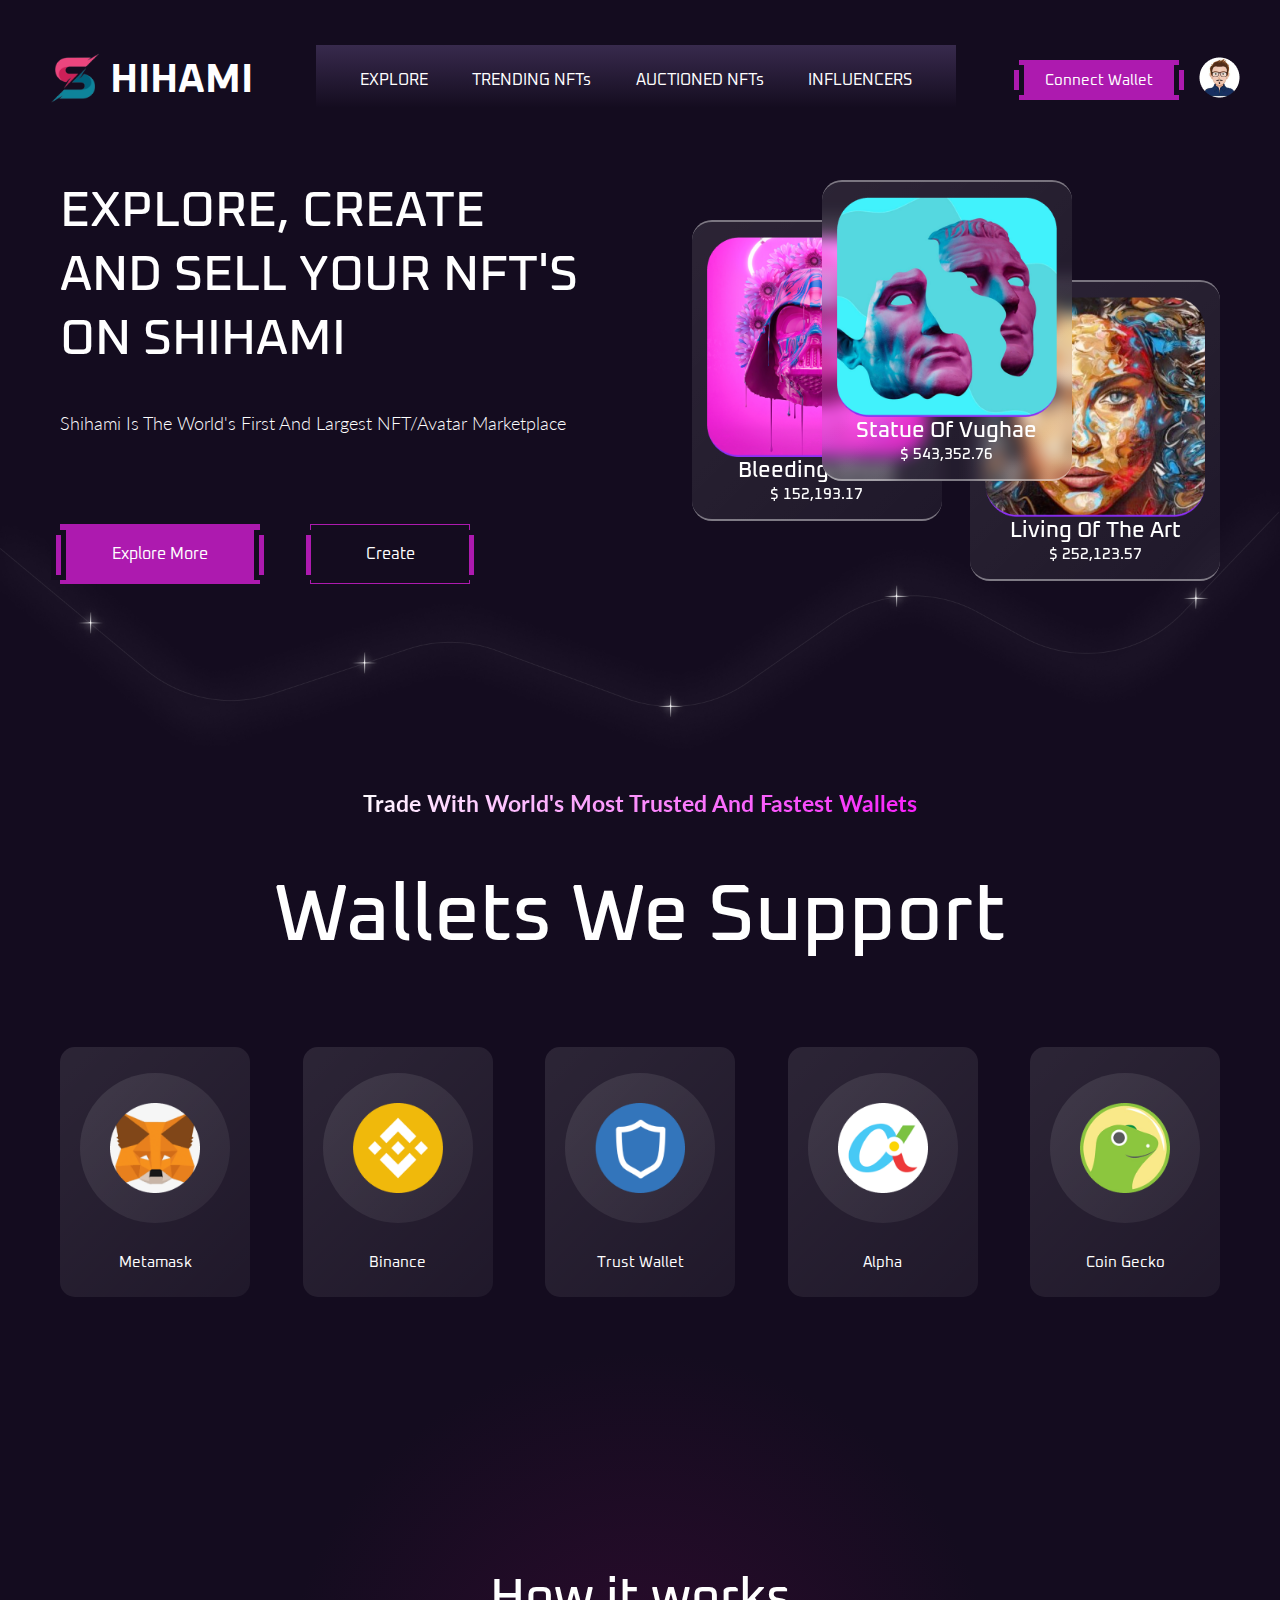
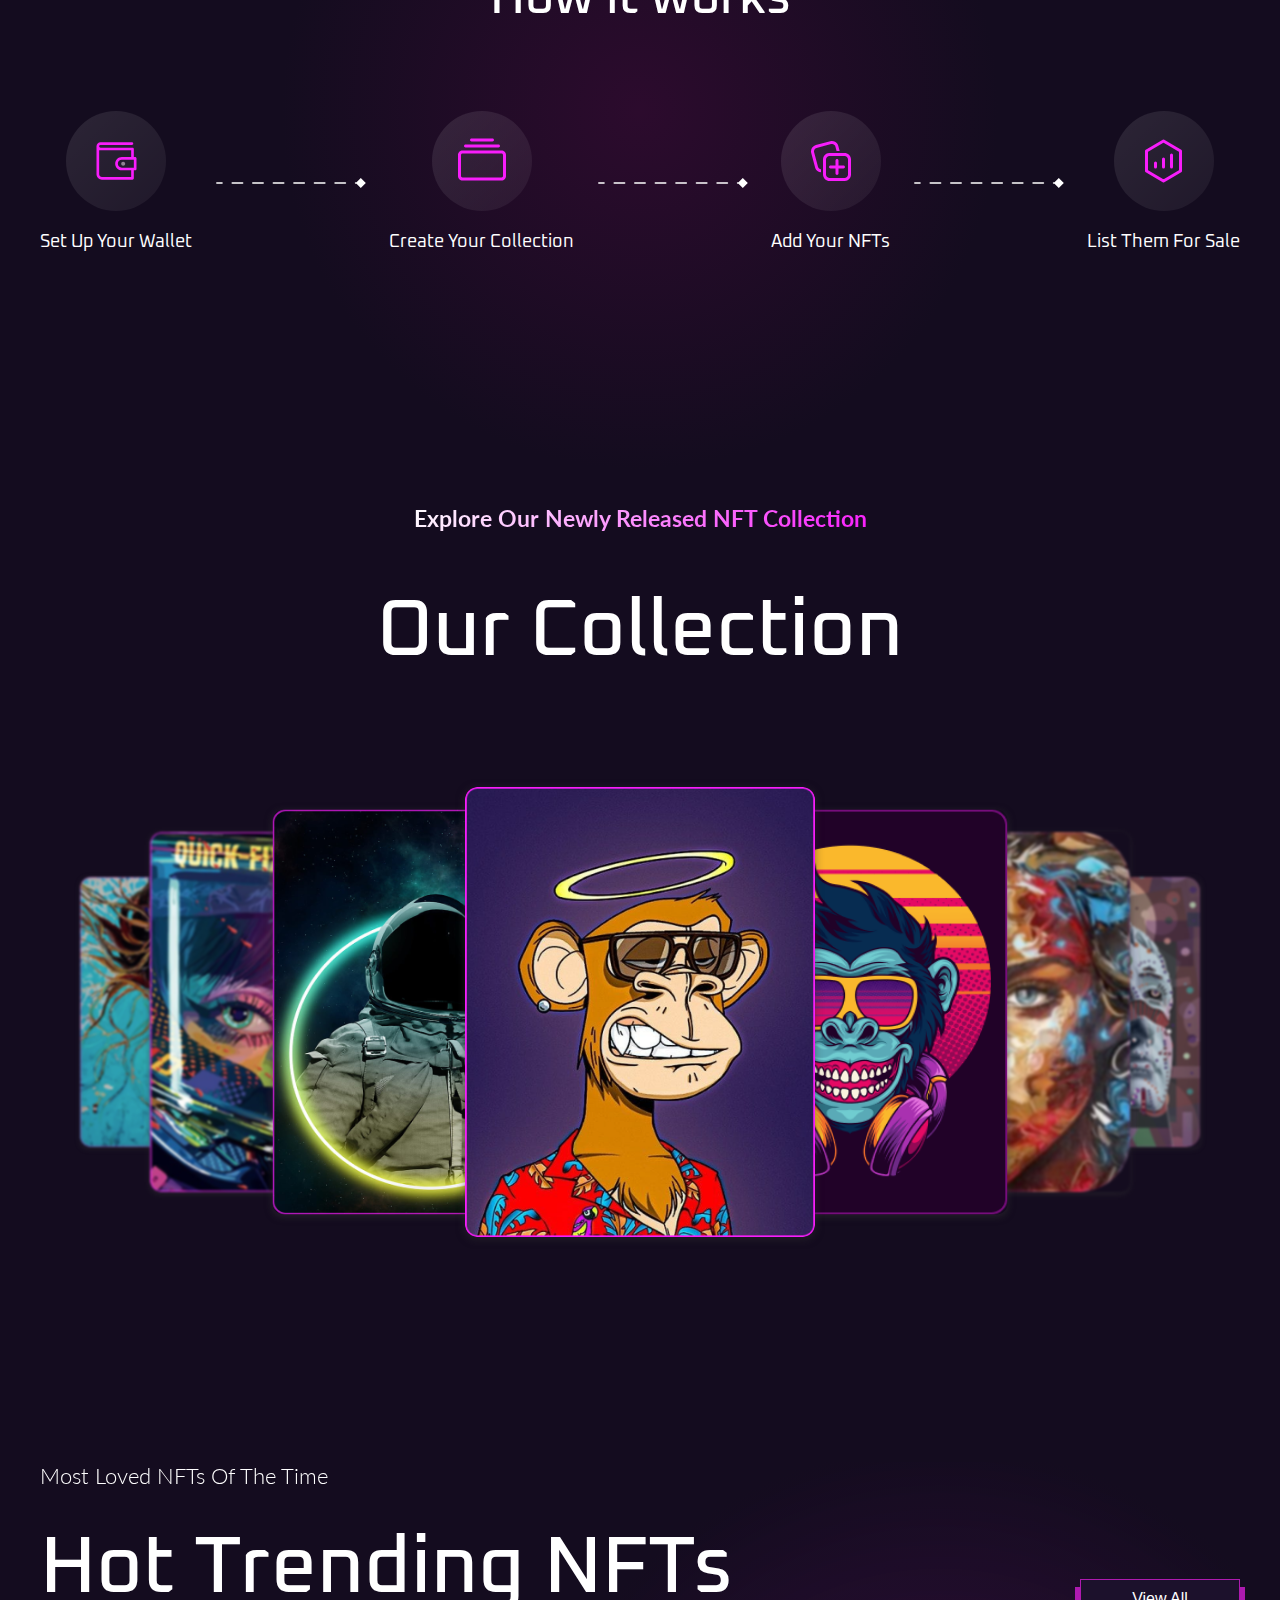
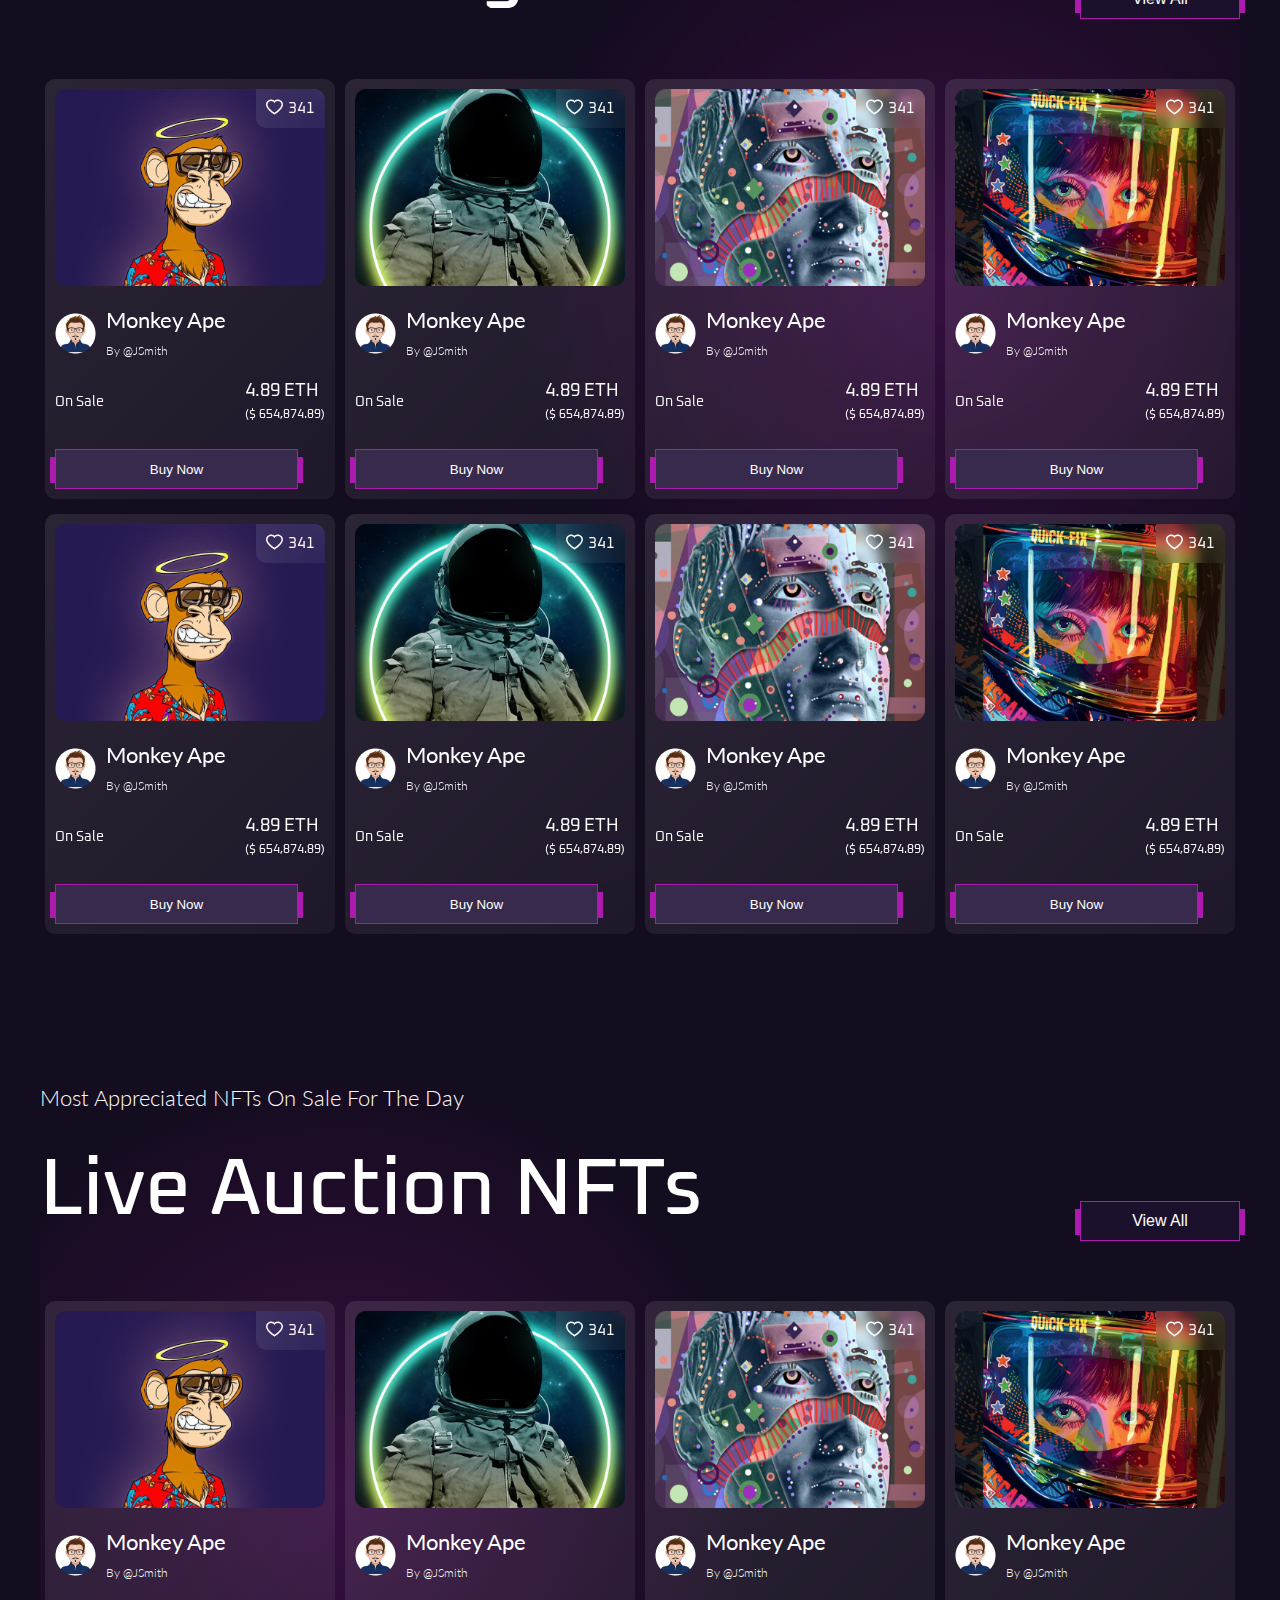
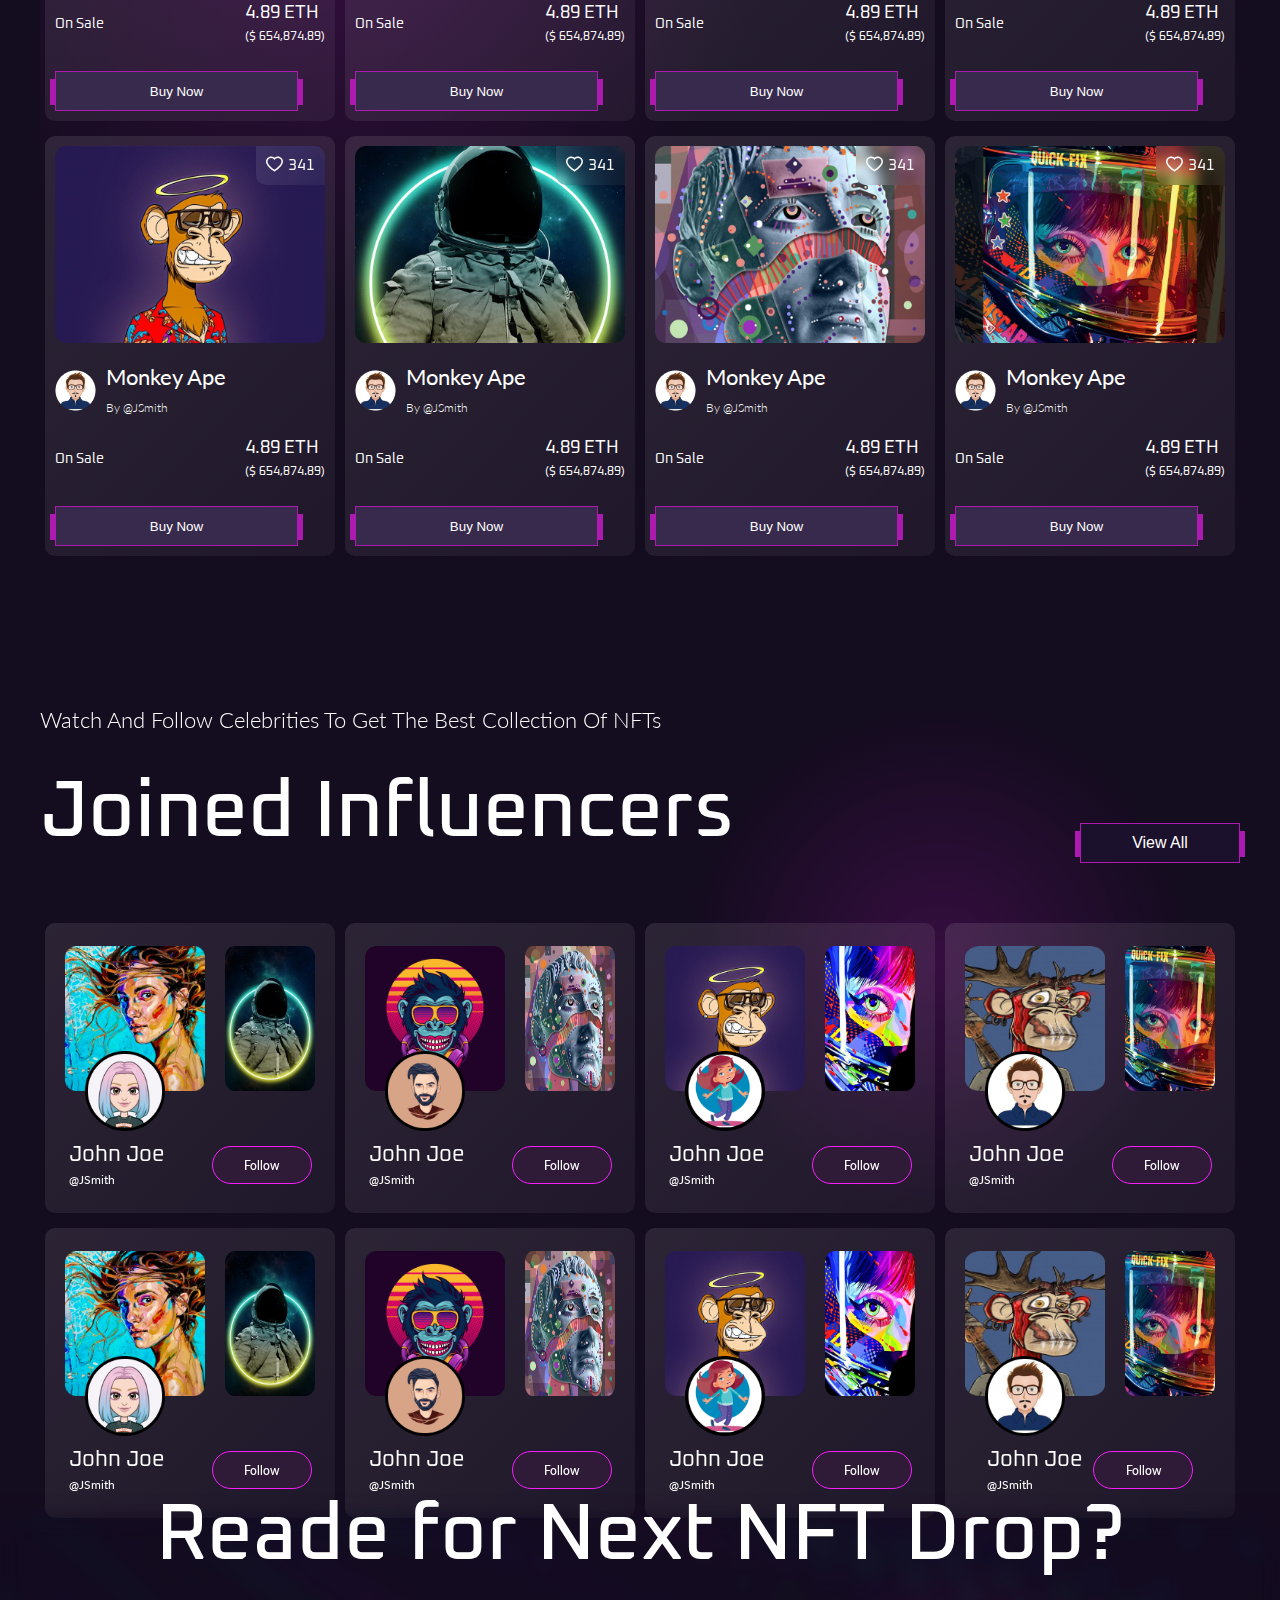
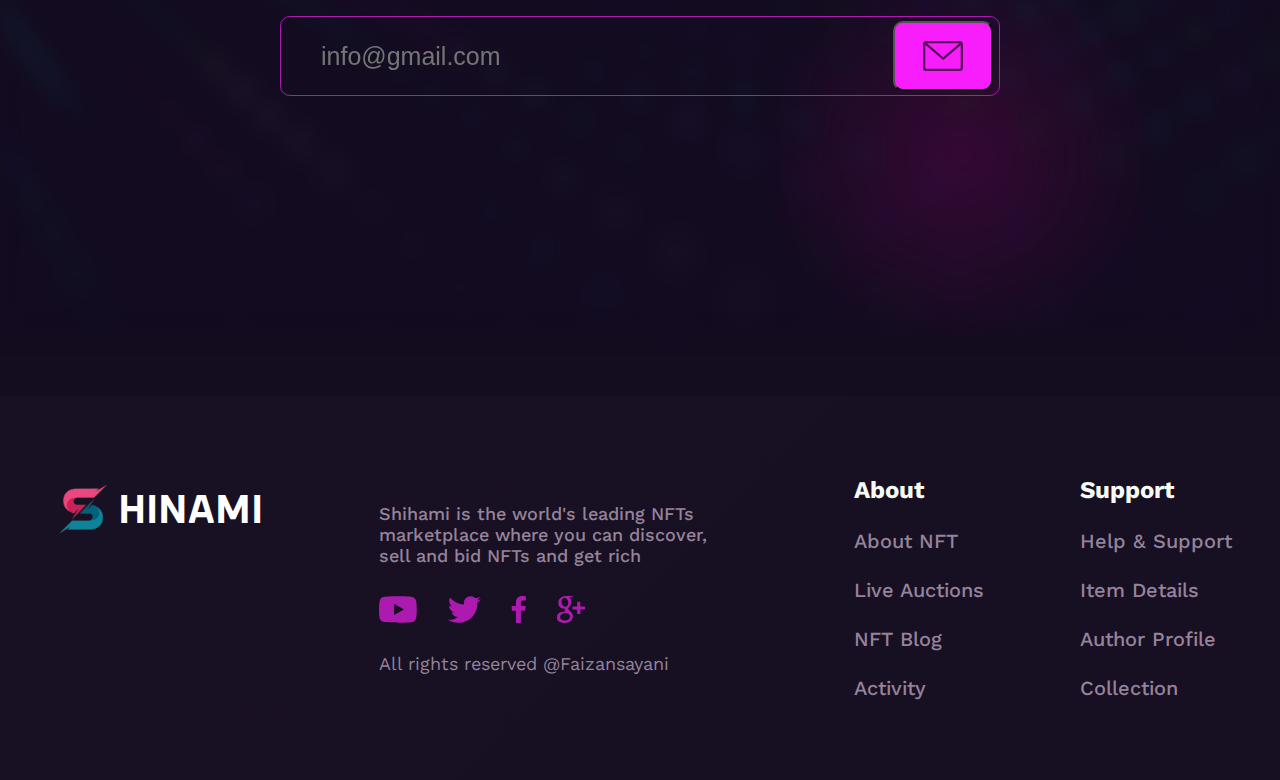
==== commit e90a9529: "eventually 3 pages" ====
--- a/index.html
+++ b/index.html
@@ -16,7 +16,7 @@
                     <span class="logo_text">HIHAMI</span>
                 </div>
                 <div class="nav_menu">
-                    <a href="#explore" class="menu_item">EXPLORE</a>
+                    <a href="#explore" name="explore" class="menu_item">EXPLORE</a>
                     <a href="#trending_nfts" class="menu_item">TRENDING NFTs</a>
                     <a href="#auctioned_nfts" class="menu_item">AUCTIONED NFTs</a>
                     <a href="#influencers" class="menu_item">INFLUENCERS</a>
@@ -984,7 +984,7 @@
         <h1 class="title">Reade for Next NFT Drop?</h1>
 
         <form action="" class="form_subscribe">
-            <input type="mail" placeholder="info@gmail.com" autocomplete="off" class="input_subscribe">
+            <input type="email" placeholder="info@gmail.com" autocomplete="off" class="input_subscribe">
 
             <button class="form_btn" type="submit"></button>
         </form>
--- a/css/main.css
+++ b/css/main.css
@@ -4,13 +4,16 @@
     padding: 0;
     margin: 0;
     box-sizing: border-box;
-    outline: 0;
+    outline: none;
+}
+
+:root{
+	--index: calc(1vw + 1vh);
 }
 
 html{
     scroll-behavior: smooth;
 }
-
 
 body{
     font-size: 16px;
@@ -42,6 +45,8 @@
 .header{
     width: 100%;
     height: 160px;
+    z-index: 5;
+
 }
 
 .header__content{
@@ -549,8 +554,26 @@
     padding-bottom: 150px;
 }
 
+.hot_trending{
+    background: radial-gradient(circle, #f71dfb27 0%, #140C1F 50%);
+    background-position: 300px -200px;
+    background-repeat: no-repeat;
+    backdrop-filter: blur(10px);
+}
+
+
+.auction{
+    background: radial-gradient(circle, #f71dfb27 0%, #140C1F 50%);
+    background-position: -300px -200px;
+    background-repeat: no-repeat;
+}
+
 .influencers{
     padding-bottom: 0;
+    background: radial-gradient(circle, #f71dfb27 0%, #140C1F 35%);
+    background-position: 300px -150px;
+    background-repeat: no-repeat;
+    backdrop-filter: blur(10px);
 }
 
 .hot_trending__header, .influencers__header, .auction__header{
@@ -862,6 +885,29 @@
     color: white;
 }
 
+.input_subscribe:invalid{
+    border: 1px solid red;
+    animation: invalid 0.2s ease;
+}
+
+@keyframes invalid{
+    25%{
+        transform: translateX(-4px);
+
+    }
+
+    50%{
+        transform: translateX(0);
+    }
+
+    75%{
+        transform: translateX(4px);
+    }
+
+    100%{
+        transform: translateX(0);
+    }
+}
 
 .form_btn{
     position: absolute;
@@ -883,7 +929,7 @@
 .footer{
     width: 100%;
     margin-top: 300px;
-    height: 400px;
+    padding: 80px 0;
     display: flex;
     justify-content: center;
     align-items: center;
@@ -909,11 +955,12 @@
     flex-direction: column;
     justify-content: space-between;
     gap: 30px;
+    padding: 0 20px;
 }
 
 .footer_container .info span{
     color: #96839B;
-    font-size:20px;
+    font-size: 18px;
     font-weight: 500;
     font-family: 'Work Sans', sans-serif;
 }
